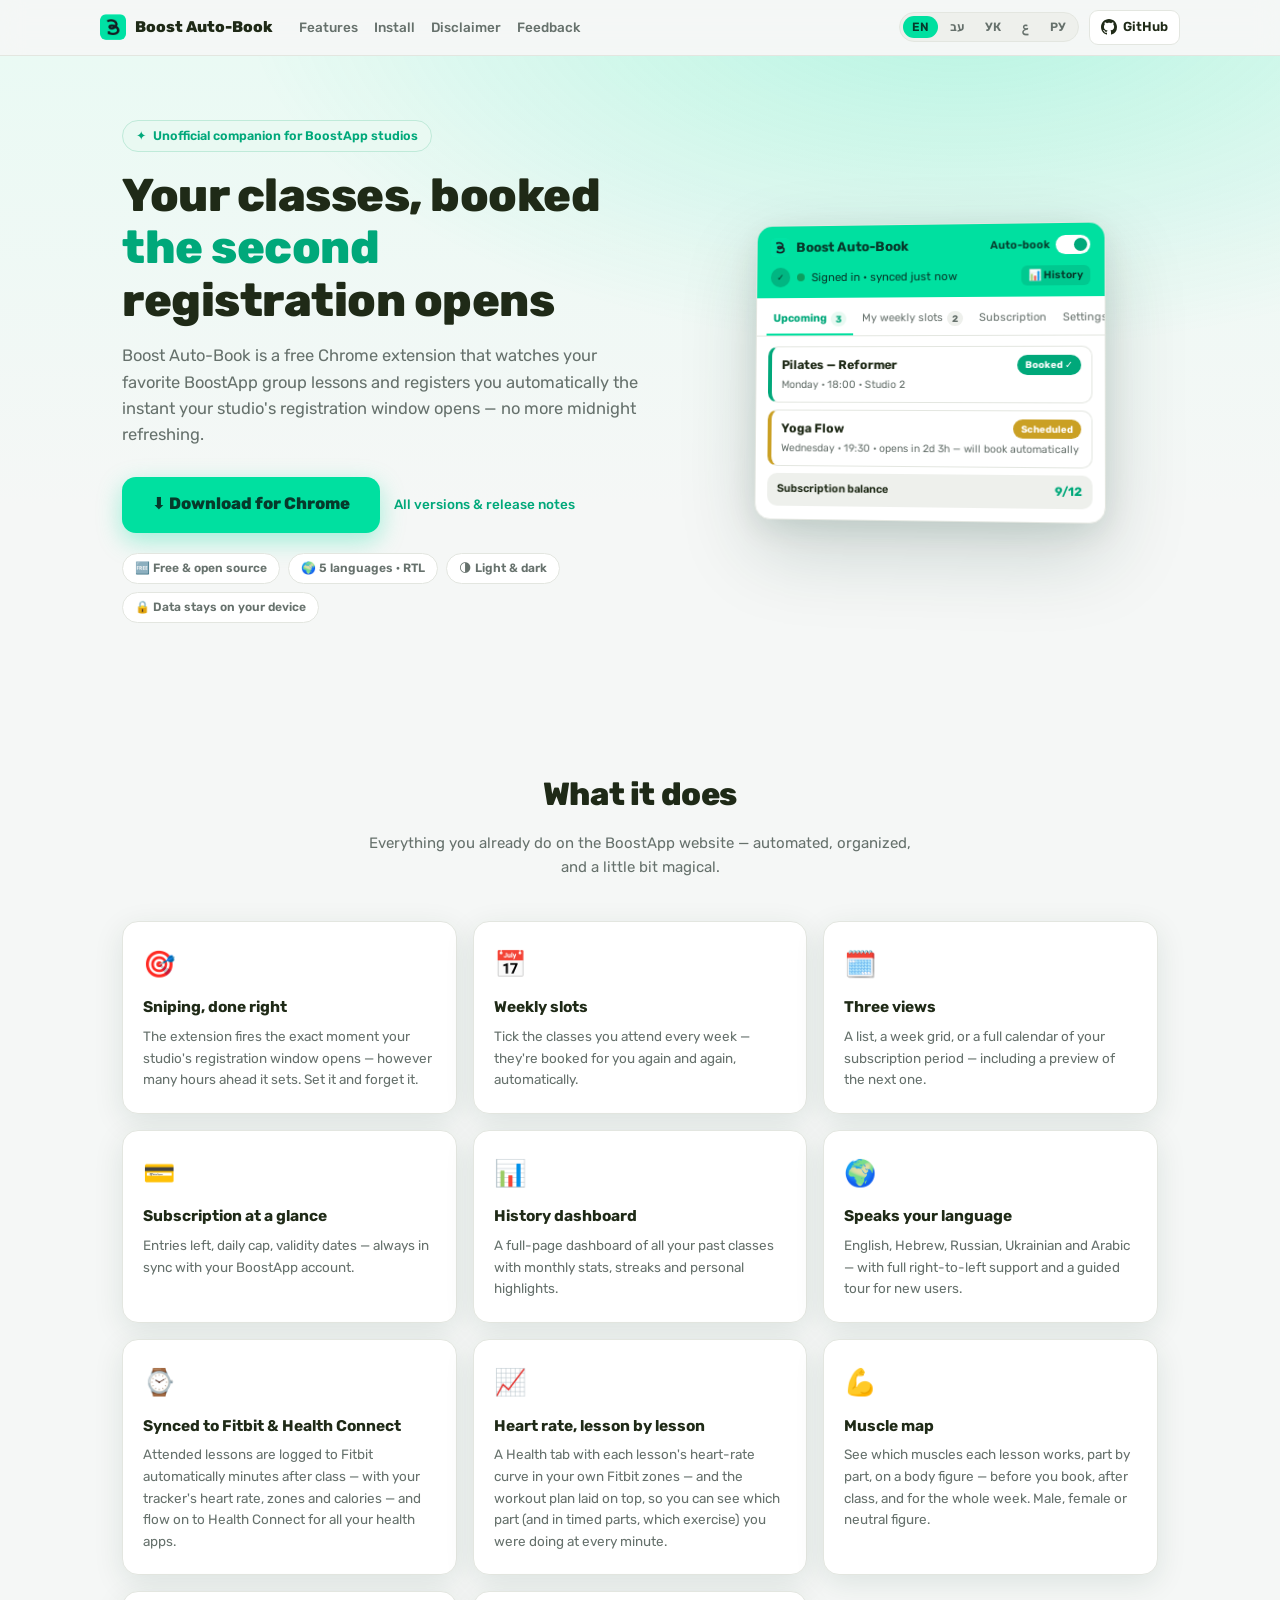
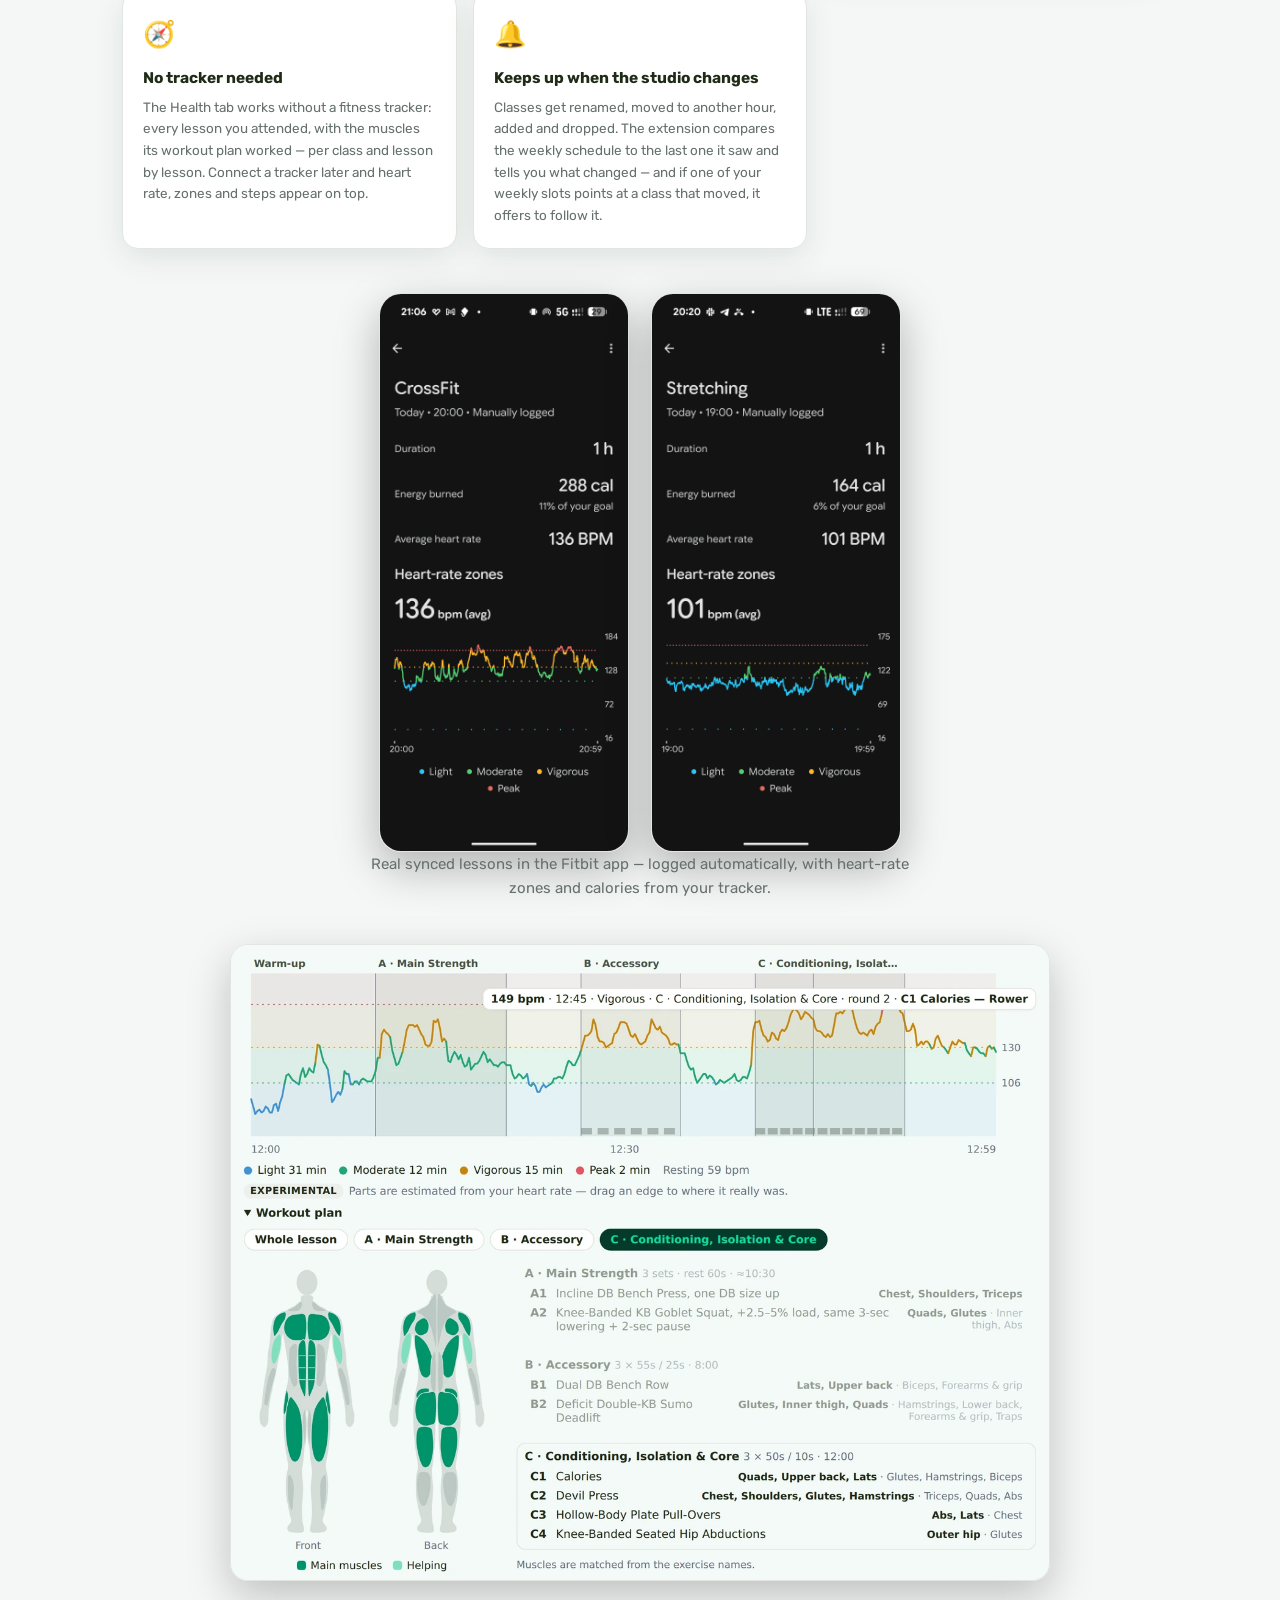
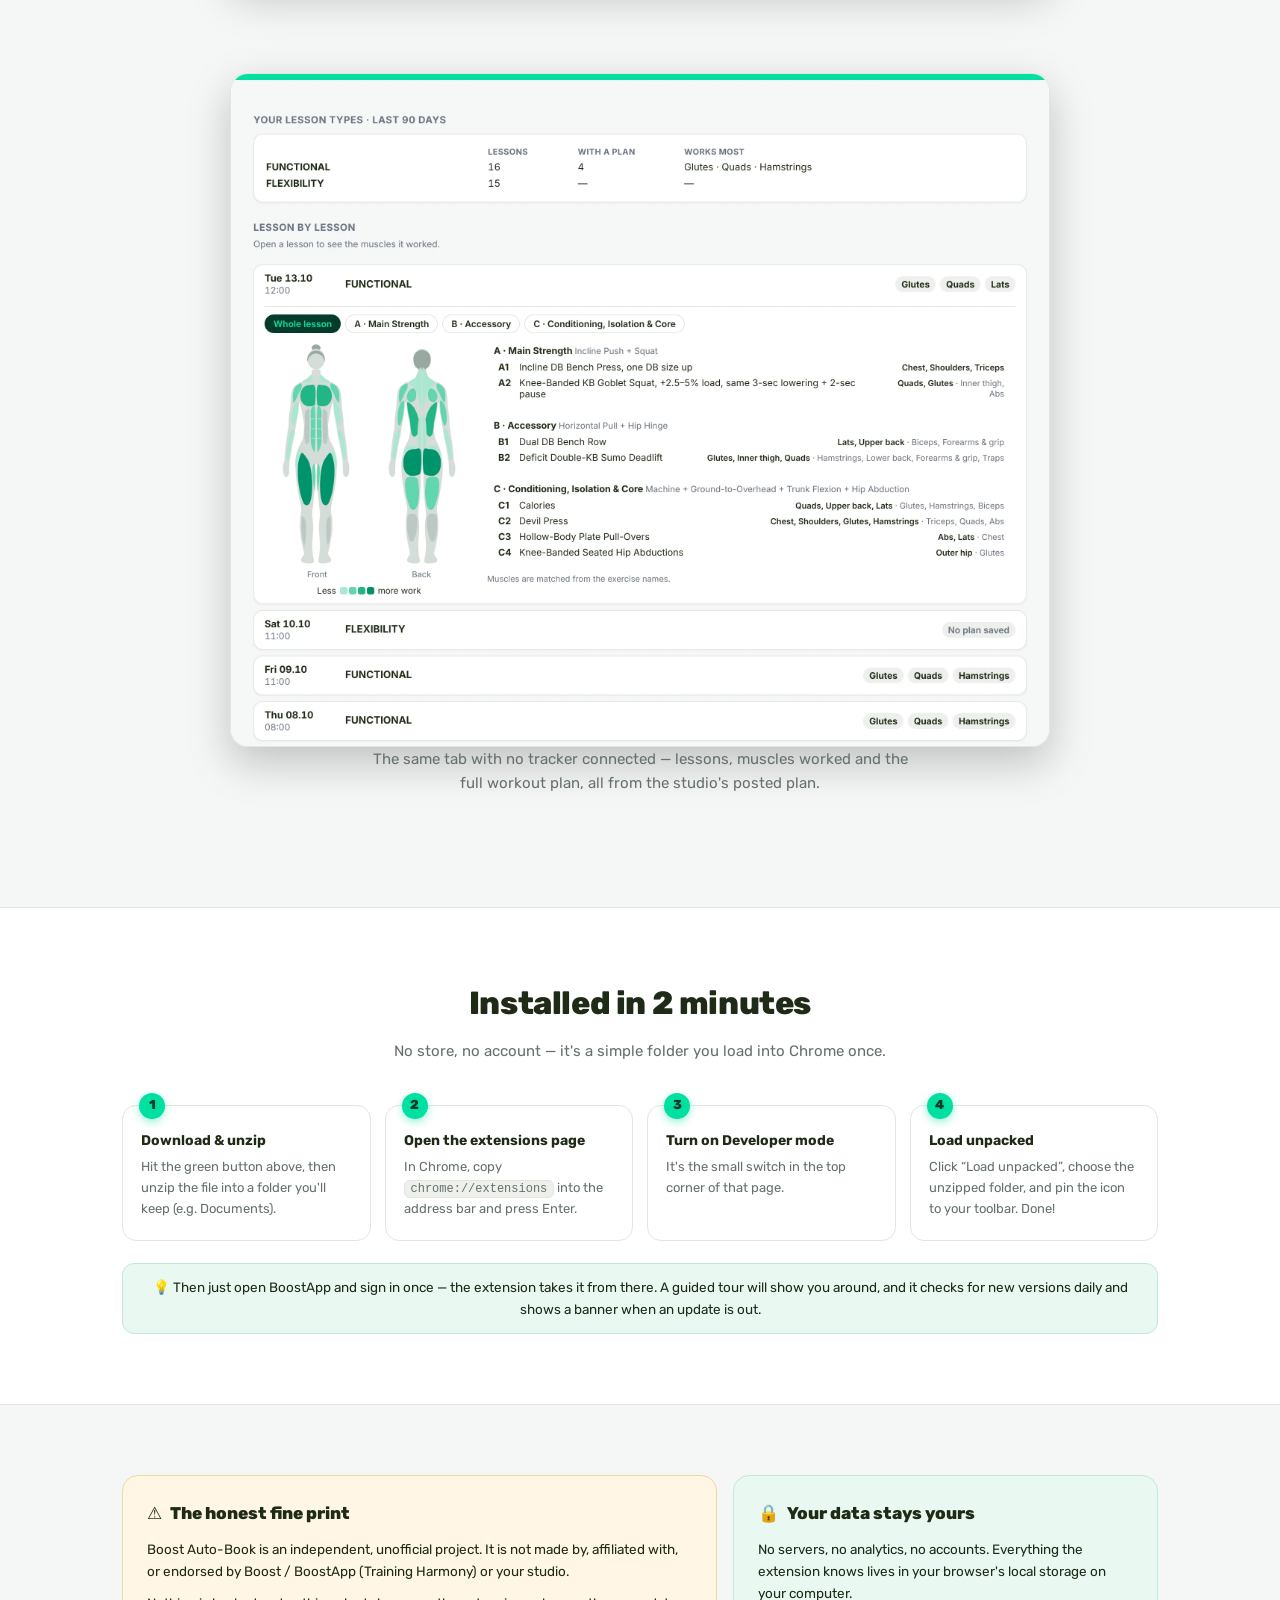
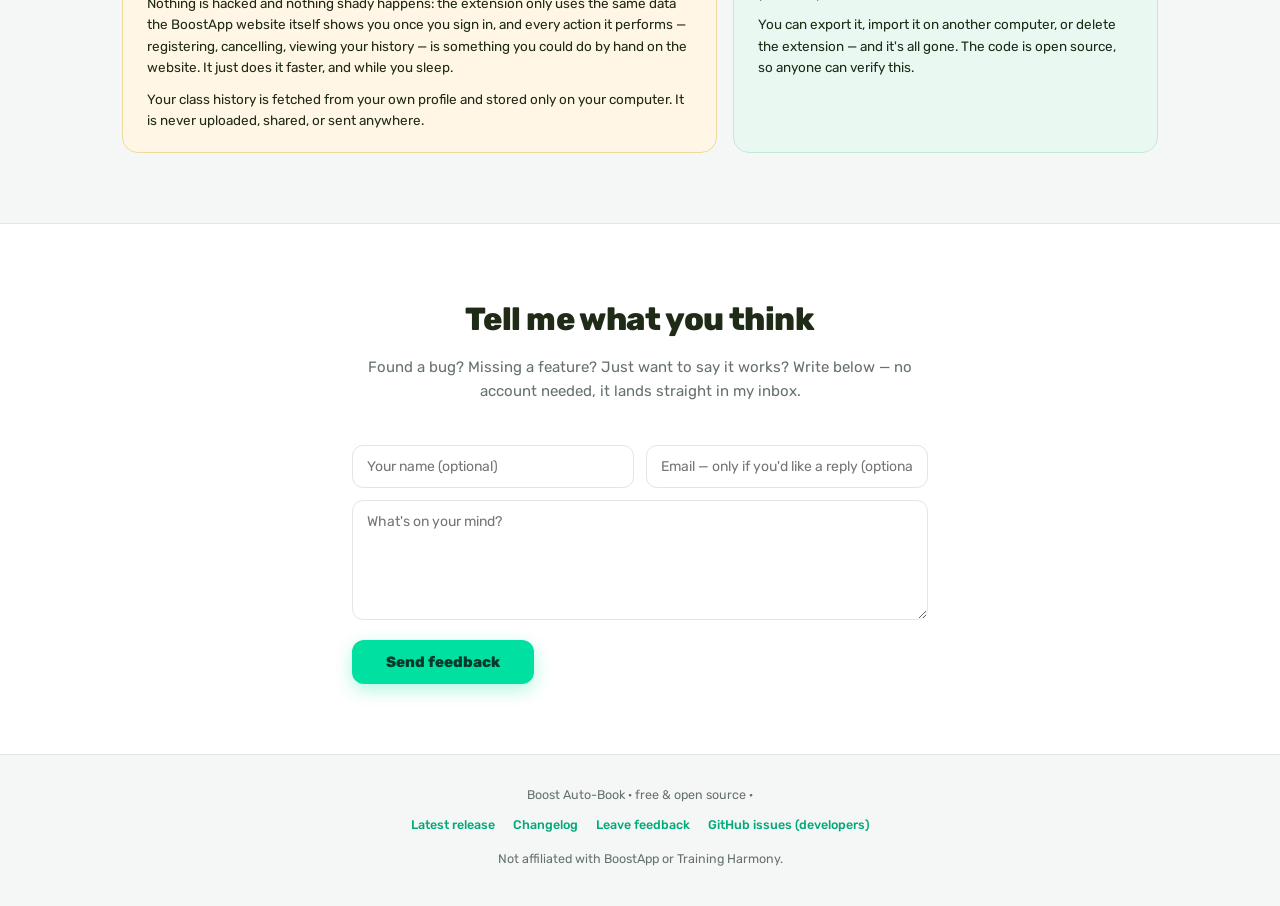
==== docs/index.html @ 012b652f "State the studio's own registration window instead of assuming 72h (v1.9.1) Co-Authored-By: Claude O" ====
<!DOCTYPE html>
<html lang="en" dir="ltr">
<head>
<meta charset="UTF-8">
<meta name="viewport" content="width=device-width, initial-scale=1">
<title>Boost Auto-Book — never miss a class again</title>
<meta name="description" content="Free Chrome extension that books your BoostApp group lessons automatically the instant your studio's registration window opens.">
<meta property="og:title" content="Boost Auto-Book">
<meta property="og:description" content="Your BoostApp classes, booked the second registration opens. Free & open source Chrome extension.">
<meta property="og:image" content="assets/logo192.png">
<link rel="icon" type="image/png" href="assets/logo128.png">
<link rel="preconnect" href="https://fonts.googleapis.com">
<link rel="preconnect" href="https://fonts.gstatic.com" crossorigin>
<link href="https://fonts.googleapis.com/css2?family=Rubik:wght@400;500;600;700;800&family=Noto+Sans+Arabic:wght@400;500;600;700;800&display=swap" rel="stylesheet">
<style>
  :root {
    --font:'Rubik','Noto Sans Arabic',system-ui,-apple-system,'Segoe UI',Arial,sans-serif;
    --green:#00e0a0; --green-deep:#00a87a; --ink:#063a2b;
    --bg:#f5f7f6; --card:#ffffff; --line:#e3e6e0; --text:#1f2a17; --muted:#66716c;
    --ghost:#eef0ec; --hero-bg:radial-gradient(1200px 600px at 75% -10%, rgba(0,224,160,.22), transparent 60%), linear-gradient(180deg,#eafaf4 0%, var(--bg) 70%);
    --warn-bg:#fff6e6; --warn-bd:#eeda9e; --ok-bg:#e9f9f2; --ok-bd:#bfead9;
    --shadow:0 8px 30px rgba(6,58,43,.10);
  }
  @media (prefers-color-scheme: dark) {
    :root {
      --bg:#0d1513; --card:#16211e; --line:#26332f; --text:#e7eeec; --muted:#93a19b;
      --ghost:#1d2925; --hero-bg:radial-gradient(1200px 600px at 75% -10%, rgba(0,224,160,.14), transparent 60%), linear-gradient(180deg,#0f1d18 0%, var(--bg) 70%);
      --warn-bg:#2c2410; --warn-bd:#5d4d1c; --ok-bg:#10281f; --ok-bd:#1f5540;
      --shadow:0 8px 30px rgba(0,0,0,.45);
    }
  }
  * { box-sizing:border-box; margin:0; }
  html { scroll-behavior:smooth; }
  body { font-family:var(--font); background:var(--bg); color:var(--text); line-height:1.6; }
  a { color:var(--green-deep); text-decoration:none; }
  a:hover { text-decoration:underline; }
  img { display:block; }
  .wrap { max-width:1080px; margin:0 auto; padding:0 22px; }

  /* ── nav ─────────────────────────────────────────── */
  nav { position:sticky; top:0; z-index:50; backdrop-filter:blur(12px);
    background:color-mix(in srgb, var(--bg) 82%, transparent); border-bottom:1px solid var(--line); }
  .nav-in { display:flex; align-items:center; gap:18px; padding:10px 0; }
  .brand { display:flex; align-items:center; gap:9px; font-weight:800; font-size:15.5px; color:var(--text); }
  .brand img { width:26px; height:26px; border-radius:6px; }
  .nav-links { display:flex; gap:16px; font-size:13.5px; font-weight:500; margin-inline-start:8px; }
  .nav-links a { color:var(--muted); }
  .nav-links a:hover { color:var(--text); text-decoration:none; }
  .nav-right { margin-inline-start:auto; display:flex; align-items:center; gap:10px; }
  .langs { display:flex; gap:3px; background:var(--ghost); border:1px solid var(--line); border-radius:99px; padding:3px; }
  .langs button { border:none; background:transparent; color:var(--muted); font-family:var(--font);
    font-size:12px; font-weight:600; padding:4px 9px; border-radius:99px; cursor:pointer; }
  .langs button.on { background:var(--green); color:var(--ink); }
  .gh { display:inline-flex; align-items:center; gap:6px; font-size:13px; font-weight:600;
    color:var(--text); border:1px solid var(--line); border-radius:9px; padding:6px 11px; background:var(--card); }
  .gh:hover { border-color:var(--green-deep); text-decoration:none; }
  .gh svg { width:16px; height:16px; fill:currentColor; }
  @media (max-width:760px){ .nav-links{display:none;} }

  /* ── hero ─────────────────────────────────────────── */
  .hero { background:var(--hero-bg); padding:64px 0 76px; overflow:hidden; }
  .hero-in { display:flex; gap:48px; align-items:center; }
  .hero-copy { flex:1.15; min-width:0; }
  .eyebrow { display:inline-flex; align-items:center; gap:7px; font-size:12.5px; font-weight:600;
    color:var(--green-deep); background:var(--ok-bg); border:1px solid var(--ok-bd);
    border-radius:99px; padding:5px 13px; margin-bottom:18px; }
  h1 { font-size:clamp(30px, 4.6vw, 46px); line-height:1.14; font-weight:800; letter-spacing:-.5px; margin-bottom:16px; }
  h1 em { font-style:normal; color:var(--green-deep); }
  .sub { font-size:16.5px; color:var(--muted); max-width:520px; margin-bottom:28px; }
  .cta-row { display:flex; align-items:center; gap:14px; flex-wrap:wrap; margin-bottom:20px; }
  .dl { display:inline-flex; flex-direction:column; align-items:center; gap:2px; background:var(--green);
    color:var(--ink); font-weight:800; font-size:16.5px; padding:14px 30px; border-radius:14px;
    box-shadow:0 8px 24px rgba(0,224,160,.35); transition:transform .12s, box-shadow .12s, background .15s; }
  .dl:hover { background:var(--green-deep); color:#fff; text-decoration:none; transform:translateY(-2px);
    box-shadow:0 12px 30px rgba(0,224,160,.42); }
  .dl small { font-size:11.5px; font-weight:600; opacity:.75; }
  .all-rel { font-size:13.5px; font-weight:500; }
  .badges { display:flex; gap:8px; flex-wrap:wrap; }
  .badge { font-size:12px; font-weight:600; color:var(--muted); background:var(--card);
    border:1px solid var(--line); border-radius:99px; padding:5px 12px; }

  /* ── popup replica ────────────────────────────────── */
  .hero-shot { flex:1; min-width:0; display:flex; justify-content:center; perspective:1200px; }
  .popup { width:352px; max-width:100%; background:var(--card); border:1px solid var(--line);
    border-radius:16px; overflow:hidden; box-shadow:var(--shadow), 0 30px 80px rgba(6,58,43,.18);
    transform:rotateY(-6deg) rotateX(2deg); font-size:13px; animation:float 7s ease-in-out infinite; }
  @keyframes float { 0%,100%{ transform:rotateY(-6deg) rotateX(2deg) translateY(0);} 50%{ transform:rotateY(-6deg) rotateX(2deg) translateY(-9px);} }
  @media (prefers-reduced-motion: reduce){ .popup{ animation:none; } }
  [dir="rtl"] .popup { transform:rotateY(6deg) rotateX(2deg); }
  [dir="rtl"] .popup { animation:floatr 7s ease-in-out infinite; }
  @keyframes floatr { 0%,100%{ transform:rotateY(6deg) rotateX(2deg) translateY(0);} 50%{ transform:rotateY(6deg) rotateX(2deg) translateY(-9px);} }
  .p-head { background:var(--green); color:var(--ink); padding:11px 14px; }
  .p-head-top { display:flex; align-items:center; justify-content:space-between; }
  .p-title { display:flex; align-items:center; gap:7px; font-weight:700; font-size:13.5px; }
  .p-title img { width:19px; height:19px; border-radius:4px; }
  .p-sw { display:flex; align-items:center; gap:6px; font-size:11px; font-weight:600; }
  .p-toggle { width:34px; height:19px; background:#fff; border-radius:99px; position:relative; }
  .p-toggle::after { content:""; position:absolute; width:13px; height:13px; border-radius:50%;
    background:var(--green-deep); top:3px; inset-inline-end:3px; }
  .p-status { display:flex; align-items:center; gap:7px; margin-top:9px; font-size:11.5px; }
  .p-ava { width:20px; height:20px; border-radius:50%; background:rgba(6,58,43,.25); display:flex;
    align-items:center; justify-content:center; font-size:9px; font-weight:800; }
  .p-dot { width:8px; height:8px; border-radius:50%; background:#0c9e5e; }
  .p-chip { margin-inline-start:auto; background:rgba(6,58,43,.14); border-radius:6px; padding:2px 7px; font-size:10.5px; font-weight:600; }
  .p-tabs { display:flex; gap:2px; border-bottom:1px solid var(--line); padding:6px 10px 0; font-size:11px; color:var(--muted); }
  .p-tab { padding:6px 7px; border-bottom:2px solid transparent; white-space:nowrap; display:flex; gap:4px; align-items:center; }
  .p-tab.on { color:var(--green-deep); border-color:var(--green); font-weight:700; }
  .p-tab b { background:var(--ghost); border-radius:99px; font-size:9.5px; padding:0 5px; font-weight:700; }
  .p-tab.on b { background:var(--ok-bg); color:var(--green-deep); }
  .p-body { padding:10px 12px 13px; display:flex; flex-direction:column; gap:7px; }
  .p-card { border:1px solid var(--line); border-radius:10px; padding:8px 10px; border-inline-start:4px solid var(--green-deep); }
  .p-card.amber { border-inline-start-color:#caa024; }
  .p-row1 { display:flex; justify-content:space-between; align-items:center; gap:8px; }
  .p-cls { font-weight:700; font-size:12.5px; }
  .p-pill { font-size:9.5px; font-weight:700; color:#fff; background:var(--green-deep); border-radius:99px; padding:2px 8px; white-space:nowrap; }
  .p-pill.amber { background:#caa024; }
  .p-meta { font-size:10.5px; color:var(--muted); margin-top:2px; }
  .p-sub { display:flex; align-items:center; justify-content:space-between; background:var(--ghost);
    border-radius:10px; padding:7px 10px; font-size:11px; font-weight:600; }
  .p-sub b { color:var(--green-deep); font-size:12px; }

  /* ── sections ─────────────────────────────────────── */
  section { padding:70px 0; }
  /* Fitbit sync screenshots (features section) */
  .fitshots { display:flex; gap:22px; justify-content:center; flex-wrap:wrap; margin-top:44px; }
  .fitshots img { width:250px; max-width:78vw; border-radius:22px; border:1px solid var(--line); box-shadow:0 16px 44px rgba(0,0,0,.28); }
  .fitshots-cap { text-align:center; margin-top:14px; }
  .healthshot { margin:44px auto 0; max-width:820px; }
  .healthshot img { display:block; width:100%; height:auto; border-radius:18px; border:1px solid var(--line); box-shadow:0 16px 44px rgba(0,0,0,.22); }
  .sec-title { font-size:clamp(24px,3.2vw,32px); font-weight:800; letter-spacing:-.4px; margin-bottom:10px; text-align:center; }
  .sec-sub { text-align:center; color:var(--muted); max-width:560px; margin:0 auto 42px; font-size:15px; }
  .grid { display:grid; grid-template-columns:repeat(auto-fit,minmax(280px,1fr)); gap:16px; }
  .feat { background:var(--card); border:1px solid var(--line); border-radius:16px; padding:22px 20px;
    box-shadow:var(--shadow); transition:transform .15s, border-color .15s; }
  .feat:hover { transform:translateY(-3px); border-color:var(--green-deep); }
  .feat .ico { font-size:26px; margin-bottom:10px; }
  .feat h3 { font-size:15.5px; font-weight:700; margin-bottom:6px; }
  .feat p { font-size:13.5px; color:var(--muted); }

  /* install steps */
  .steps { display:grid; grid-template-columns:repeat(auto-fit,minmax(220px,1fr)); gap:14px; counter-reset:step; }
  .step { background:var(--card); border:1px solid var(--line); border-radius:14px; padding:20px 18px; position:relative; }
  .step::before { counter-increment:step; content:counter(step); position:absolute; top:-13px; inset-inline-start:16px;
    width:26px; height:26px; border-radius:50%; background:var(--green); color:var(--ink); font-weight:800;
    font-size:13px; display:flex; align-items:center; justify-content:center; box-shadow:0 3px 8px rgba(0,224,160,.4); }
  .step h4 { font-size:14px; font-weight:700; margin:4px 0 5px; }
  .step p { font-size:13px; color:var(--muted); }
  .step code { background:var(--ghost); border:1px solid var(--line); border-radius:6px; padding:1px 6px; font-size:12px; direction:ltr; unicode-bidi:embed; }
  .tip { margin-top:22px; background:var(--ok-bg); border:1px solid var(--ok-bd); border-radius:12px;
    padding:13px 16px; font-size:13.5px; text-align:center; }

  /* disclaimer + privacy */
  .two-col { display:grid; grid-template-columns:1.4fr 1fr; gap:16px; }
  @media (max-width:820px){ .two-col{ grid-template-columns:1fr; } }
  .callout { border-radius:16px; padding:24px 24px 20px; border:1px solid; }
  .callout.warn { background:var(--warn-bg); border-color:var(--warn-bd); }
  .callout.ok { background:var(--ok-bg); border-color:var(--ok-bd); }
  .callout h3 { font-size:17px; font-weight:800; margin-bottom:12px; display:flex; align-items:center; gap:8px; }
  .callout p { font-size:13.5px; margin-bottom:10px; }
  .callout p:last-child { margin-bottom:0; }

  /* feedback form */
  .fb-wrap { max-width:620px; margin:0 auto; }
  .fb-row { display:grid; grid-template-columns:1fr 1fr; gap:12px; margin-bottom:12px; }
  @media (max-width:560px){ .fb-row{ grid-template-columns:1fr; } }
  #fbForm input, #fbForm textarea { width:100%; padding:12px 14px; border:1px solid var(--line);
    border-radius:11px; font-size:14px; font-family:var(--font); background:var(--card); color:var(--text); }
  #fbForm textarea { resize:vertical; min-height:120px; margin-bottom:12px; }
  #fbForm input:focus, #fbForm textarea:focus { outline:none; border-color:var(--green-deep);
    box-shadow:0 0 0 3px rgba(0,224,160,.18); }
  .fb-send { border:none; cursor:pointer; background:var(--green); color:var(--ink); font-family:var(--font);
    font-weight:800; font-size:15px; padding:13px 34px; border-radius:12px;
    box-shadow:0 6px 18px rgba(0,224,160,.3); transition:background .15s, transform .1s; }
  .fb-send:hover { background:var(--green-deep); color:#fff; transform:translateY(-1px); }
  .fb-send:disabled { opacity:.55; cursor:default; transform:none; }
  .fb-foot { display:flex; align-items:center; gap:14px; flex-wrap:wrap; }
  #fbStatus { font-size:13.5px; font-weight:600; }
  #fbStatus.ok { color:var(--green-deep); }
  #fbStatus.err { color:#c0392b; }

  /* footer */
  footer { border-top:1px solid var(--line); padding:30px 0 38px; text-align:center; font-size:12.5px; color:var(--muted); }
  footer .f-links { display:flex; gap:18px; justify-content:center; margin:10px 0 14px; flex-wrap:wrap; font-weight:500; }

  /* reveal on scroll */
  .rv { opacity:0; transform:translateY(18px); transition:opacity .5s ease, transform .5s ease; }
  .rv.in { opacity:1; transform:none; }
  @media (prefers-reduced-motion: reduce){ .rv{ opacity:1; transform:none; transition:none; } }

  @media (max-width:900px){
    .hero-in { flex-direction:column; gap:44px; }
    .hero-copy { text-align:center; }
    .sub { margin-inline:auto; }
    .cta-row, .badges { justify-content:center; }
  }
</style>
</head>
<body>

<nav>
  <div class="wrap nav-in">
    <span class="brand"><img src="assets/logo128.png" alt="">Boost Auto-Book</span>
    <div class="nav-links">
      <a href="#features" data-i18n="nav_features">Features</a>
      <a href="#install" data-i18n="nav_install">Install</a>
      <a href="#disclaimer" data-i18n="nav_disclaimer">Disclaimer</a>
      <a href="#feedback" data-i18n="nav_feedback">Feedback</a>
    </div>
    <div class="nav-right">
      <div class="langs" id="langs">
        <button data-lang="en">EN</button><button data-lang="he">עב</button><button data-lang="uk">УК</button><button data-lang="ar">ع</button><button data-lang="ru">РУ</button>
      </div>
      <a class="gh" href="https://github.com/Philusha1983/boostapp" target="_blank" rel="noopener">
        <svg viewBox="0 0 16 16"><path d="M8 0C3.58 0 0 3.58 0 8c0 3.54 2.29 6.53 5.47 7.59.4.07.55-.17.55-.38 0-.19-.01-.82-.01-1.49-2.01.37-2.53-.49-2.69-.94-.09-.23-.48-.94-.82-1.13-.28-.15-.68-.52-.01-.53.63-.01 1.08.58 1.23.82.72 1.21 1.87.87 2.33.66.07-.52.28-.87.51-1.07-1.78-.2-3.64-.89-3.64-3.95 0-.87.31-1.59.82-2.15-.08-.2-.36-1.02.08-2.12 0 0 .67-.21 2.2.82.64-.18 1.32-.27 2-.27s1.36.09 2 .27c1.53-1.04 2.2-.82 2.2-.82.44 1.1.16 1.92.08 2.12.51.56.82 1.27.82 2.15 0 3.07-1.87 3.75-3.65 3.95.29.25.54.73.54 1.48 0 1.07-.01 1.93-.01 2.2 0 .21.15.46.55.38A8.01 8.01 0 0 0 16 8c0-4.42-3.58-8-8-8z"/></svg>
        GitHub
      </a>
    </div>
  </div>
</nav>

<header class="hero">
  <div class="wrap hero-in">
    <div class="hero-copy">
      <span class="eyebrow">✦ <span data-i18n="eyebrow">Unofficial companion for BoostApp studios</span></span>
      <h1 data-i18n-html="h1">Your classes, booked <em>the second</em> registration opens</h1>
      <p class="sub" data-i18n="sub">Boost Auto-Book is a free Chrome extension that watches your favorite BoostApp group lessons and registers you automatically the instant your studio's registration window opens — no more midnight refreshing.</p>
      <div class="cta-row">
        <a class="dl" id="dlBtn" href="https://github.com/Philusha1983/boostapp/releases/latest">
          <span data-i18n="btn_download">⬇ Download for Chrome</span>
          <small id="dlMeta" data-i18n="btn_loading">checking latest version…</small>
        </a>
        <a class="all-rel" href="https://github.com/Philusha1983/boostapp/releases" target="_blank" rel="noopener" data-i18n="all_releases">All versions &amp; release notes</a>
      </div>
      <div class="badges">
        <span class="badge" data-i18n="badge_free">🆓 Free &amp; open source</span>
        <span class="badge" data-i18n="badge_langs">🌍 5 languages · RTL</span>
        <span class="badge" data-i18n="badge_theme">🌗 Light &amp; dark</span>
        <span class="badge" data-i18n="badge_local">🔒 Data stays on your device</span>
      </div>
    </div>

    <div class="hero-shot">
      <div class="popup" aria-hidden="true">
        <div class="p-head">
          <div class="p-head-top">
            <span class="p-title"><img src="assets/logo128.png" alt="">Boost Auto-Book</span>
            <span class="p-sw"><span data-i18n="r_autobook">Auto-book</span> <span class="p-toggle"></span></span>
          </div>
          <div class="p-status">
            <span class="p-ava">✓</span>
            <span class="p-dot"></span>
            <span data-i18n="r_signedin">Signed in · synced just now</span>
            <span class="p-chip">📊 <span data-i18n="r_history">History</span></span>
          </div>
        </div>
        <div class="p-tabs">
          <span class="p-tab on"><span data-i18n="r_tab_up">Upcoming</span> <b>3</b></span>
          <span class="p-tab"><span data-i18n="r_tab_slots">My weekly slots</span> <b>2</b></span>
          <span class="p-tab" data-i18n="r_tab_sub">Subscription</span>
          <span class="p-tab" data-i18n="r_tab_set">Settings</span>
        </div>
        <div class="p-body">
          <div class="p-card">
            <div class="p-row1"><span class="p-cls" data-i18n="r_les1">Pilates — Reformer</span><span class="p-pill" data-i18n="r_pill_booked">Booked ✓</span></div>
            <div class="p-meta" data-i18n="r_les1m">Monday · 18:00 · Studio 2</div>
          </div>
          <div class="p-card amber">
            <div class="p-row1"><span class="p-cls" data-i18n="r_les2">Yoga Flow</span><span class="p-pill amber" data-i18n="r_pill_sched">Scheduled</span></div>
            <div class="p-meta" data-i18n="r_les2m">Wednesday · 19:30 · opens in 2d 3h — will book automatically</div>
          </div>
          <div class="p-sub"><span data-i18n="r_balance">Subscription balance</span><b>9/12</b></div>
        </div>
      </div>
    </div>
  </div>
</header>

<section id="features">
  <div class="wrap">
    <h2 class="sec-title rv" data-i18n="feat_title">What it does</h2>
    <p class="sec-sub rv" data-i18n="feat_sub">Everything you already do on the BoostApp website — automated, organized, and a little bit magical.</p>
    <div class="grid">
      <div class="feat rv"><div class="ico">🎯</div><h3 data-i18n="f1t">Sniping, done right</h3><p data-i18n="f1b">The extension fires the exact moment your studio's registration window opens — however many hours ahead it sets. Set it and forget it.</p></div>
      <div class="feat rv"><div class="ico">📅</div><h3 data-i18n="f2t">Weekly slots</h3><p data-i18n="f2b">Tick the classes you attend every week — they're booked for you again and again, automatically.</p></div>
      <div class="feat rv"><div class="ico">🗓️</div><h3 data-i18n="f3t">Three views</h3><p data-i18n="f3b">A list, a week grid, or a full calendar of your subscription period — including a preview of the next one.</p></div>
      <div class="feat rv"><div class="ico">💳</div><h3 data-i18n="f4t">Subscription at a glance</h3><p data-i18n="f4b">Entries left, daily cap, validity dates — always in sync with your BoostApp account.</p></div>
      <div class="feat rv"><div class="ico">📊</div><h3 data-i18n="f5t">History dashboard</h3><p data-i18n="f5b">A full-page dashboard of all your past classes with monthly stats, streaks and personal highlights.</p></div>
      <div class="feat rv"><div class="ico">🌍</div><h3 data-i18n="f6t">Speaks your language</h3><p data-i18n="f6b">English, Hebrew, Russian, Ukrainian and Arabic — with full right-to-left support and a guided tour for new users.</p></div>
      <div class="feat rv"><div class="ico">⌚</div><h3 data-i18n="f7t">Synced to Fitbit &amp; Health Connect</h3><p data-i18n="f7b">Attended lessons are logged to Fitbit automatically minutes after class — with your tracker's heart rate, zones and calories — and flow on to Health Connect for all your health apps.</p></div>
      <div class="feat rv"><div class="ico">📈</div><h3 data-i18n="f8t">Heart rate, lesson by lesson</h3><p data-i18n="f8b">A Health tab with each lesson's heart-rate curve in your own Fitbit zones — and the workout plan laid on top, so you can see which part (and in timed parts, which exercise) you were doing at every minute.</p></div>
      <div class="feat rv"><div class="ico">💪</div><h3 data-i18n="f9t">Muscle map</h3><p data-i18n="f9b">See which muscles each lesson works, part by part, on a body figure — before you book, after class, and for the whole week. Male, female or neutral figure.</p></div>
      <div class="feat rv"><div class="ico">🧭</div><h3 data-i18n="f10t">No tracker needed</h3><p data-i18n="f10b">The Health tab works without a fitness tracker: every lesson you attended, with the muscles its workout plan worked — per class and lesson by lesson. Connect a tracker later and heart rate, zones and steps appear on top.</p></div>
      <div class="feat rv"><div class="ico">🔔</div><h3 data-i18n="f11t">Keeps up when the studio changes</h3><p data-i18n="f11b">Classes get renamed, moved to another hour, added and dropped. The extension compares the weekly schedule to the last one it saw and tells you what changed — and if one of your weekly slots points at a class that moved, it offers to follow it.</p></div>
    </div>
    <div class="fitshots">
      <img class="rv" src="assets/fitbit-crossfit.png" alt="A CrossFit lesson synced to the Fitbit app with heart-rate zones and calories" loading="lazy">
      <img class="rv" src="assets/fitbit-stretching.png" alt="A stretching lesson synced to the Fitbit app with heart-rate zones and calories" loading="lazy">
    </div>
    <p class="sec-sub rv fitshots-cap" data-i18n="fit_cap">Real synced lessons in the Fitbit app — logged automatically, with heart-rate zones and calories from your tracker.</p>
    <div class="healthshot rv"><img src="assets/health-lesson.webp" alt="A lesson in the Health tab: the heart-rate curve with the workout plan's parts on top, and a body figure showing the muscles part C worked" loading="lazy" width="1341" height="1041"></div>
    <p class="sec-sub rv fitshots-cap" data-i18n="hl_cap">A real lesson in the Health tab: the heart-rate curve with the plan's parts on top, and the muscles each part worked.</p>
    <div class="healthshot rv"><img src="assets/health-no-tracker.webp" alt="The Health tab with no tracker connected: a per-class table of lessons and the muscles each class works most, and a lesson opened to its muscle map and workout plan" loading="lazy" width="2192" height="1800"></div>
    <p class="sec-sub rv fitshots-cap" data-i18n="nt_cap">The same tab with no tracker connected — lessons, muscles worked and the full workout plan, all from the studio's posted plan.</p>
  </div>
</section>

<section id="install" style="background:var(--card); border-block:1px solid var(--line);">
  <div class="wrap">
    <h2 class="sec-title rv" data-i18n="inst_title">Installed in 2 minutes</h2>
    <p class="sec-sub rv" data-i18n="inst_sub">No store, no account — it's a simple folder you load into Chrome once.</p>
    <div class="steps">
      <div class="step rv"><h4 data-i18n="s1t">Download &amp; unzip</h4><p data-i18n="s1b">Hit the green button above, then unzip the file into a folder you'll keep (e.g. Documents).</p></div>
      <div class="step rv"><h4 data-i18n="s2t">Open the extensions page</h4><p data-i18n-html="s2b">In Chrome, copy <code>chrome://extensions</code> into the address bar and press Enter.</p></div>
      <div class="step rv"><h4 data-i18n="s3t">Turn on Developer mode</h4><p data-i18n="s3b">It's the small switch in the top corner of that page.</p></div>
      <div class="step rv"><h4 data-i18n="s4t">Load unpacked</h4><p data-i18n="s4b">Click "Load unpacked", choose the unzipped folder, and pin the icon to your toolbar. Done!</p></div>
    </div>
    <div class="tip rv" data-i18n="inst_tip">💡 Then just open BoostApp and sign in once — the extension takes it from there. A guided tour will show you around, and it checks for new versions daily and shows a banner when an update is out.</div>
  </div>
</section>

<section id="disclaimer">
  <div class="wrap two-col">
    <div class="callout warn rv">
      <h3>⚠️ <span data-i18n="disc_title">The honest fine print</span></h3>
      <p data-i18n="disc_1">Boost Auto-Book is an independent, unofficial project. It is not made by, affiliated with, or endorsed by Boost / BoostApp (Training Harmony) or your studio.</p>
      <p data-i18n="disc_2">Nothing is hacked and nothing shady happens: the extension only uses the same data the BoostApp website itself shows you once you sign in, and every action it performs — registering, cancelling, viewing your history — is something you could do by hand on the website. It just does it faster, and while you sleep.</p>
      <p data-i18n="disc_3">Your class history is fetched from your own profile and stored only on your computer. It is never uploaded, shared, or sent anywhere.</p>
    </div>
    <div class="callout ok rv">
      <h3>🔒 <span data-i18n="priv_title">Your data stays yours</span></h3>
      <p data-i18n="priv_1">No servers, no analytics, no accounts. Everything the extension knows lives in your browser's local storage on your computer.</p>
      <p data-i18n="priv_2">You can export it, import it on another computer, or delete the extension — and it's all gone. The code is open source, so anyone can verify this.</p>
    </div>
  </div>
</section>

<section id="feedback" style="background:var(--card); border-top:1px solid var(--line);">
  <div class="wrap fb-wrap">
    <h2 class="sec-title rv" data-i18n="fb_title">Tell me what you think</h2>
    <p class="sec-sub rv" data-i18n="fb_sub">Found a bug? Missing a feature? Just want to say it works? Write below — no account needed, it lands straight in my inbox.</p>
    <form id="fbForm" class="rv" novalidate>
      <div class="fb-row">
        <input name="name" id="fbName" autocomplete="name" data-i18n-ph="fb_name" placeholder="Your name (optional)">
        <input name="email" id="fbEmail" type="email" autocomplete="email" data-i18n-ph="fb_email" placeholder="Email — only if you'd like a reply (optional)">
      </div>
      <textarea name="message" id="fbMsg" required data-i18n-ph="fb_msg" placeholder="What's on your mind?"></textarea>
      <input type="checkbox" name="botcheck" tabindex="-1" autocomplete="off" style="display:none">
      <div class="fb-foot">
        <button type="submit" class="fb-send" id="fbSend" data-i18n="fb_send">Send feedback</button>
        <span id="fbStatus" role="status"></span>
      </div>
    </form>
  </div>
</section>

<footer>
  <div class="wrap">
    <div>Boost Auto-Book · <span data-i18n="foot_free">free &amp; open source</span> · <span id="footVer"></span></div>
    <div class="f-links">
      <a href="https://github.com/Philusha1983/boostapp/releases/latest" target="_blank" rel="noopener" data-i18n="foot_latest">Latest release</a>
      <a href="https://github.com/Philusha1983/boostapp/blob/main/CHANGELOG.md" target="_blank" rel="noopener" data-i18n="foot_changelog">Changelog</a>
      <a href="#feedback" data-i18n="foot_issue">Leave feedback</a>
      <a href="https://github.com/Philusha1983/boostapp/issues" target="_blank" rel="noopener" data-i18n="foot_ghdev">GitHub issues (developers)</a>
    </div>
    <div data-i18n="foot_unaff">Not affiliated with BoostApp or Training Harmony.</div>
  </div>
</footer>

<script>
"use strict";
const REPO = "Philusha1983/boostapp";
const RTL = ["he", "ar"];

const I18N = {
en: {
  nav_features:"Features", nav_install:"Install", nav_disclaimer:"Disclaimer",
  eyebrow:"Unofficial companion for BoostApp studios",
  h1:"Your classes, booked <em>the second</em> registration opens",
  sub:"Boost Auto-Book is a free Chrome extension that watches your favorite BoostApp group lessons and registers you automatically the instant your studio's registration window opens — no more midnight refreshing.",
  btn_download:"⬇ Download for Chrome", btn_loading:"checking latest version…", btn_meta:"v{v} · {s} · zip",
  all_releases:"All versions & release notes",
  badge_free:"🆓 Free & open source", badge_langs:"🌍 5 languages · RTL", badge_theme:"🌗 Light & dark", badge_local:"🔒 Data stays on your device",
  r_autobook:"Auto-book", r_signedin:"Signed in · synced just now", r_history:"History",
  r_tab_up:"Upcoming", r_tab_slots:"My weekly slots", r_tab_sub:"Subscription", r_tab_set:"Settings",
  r_les1:"Pilates — Reformer", r_les1m:"Monday · 18:00 · Studio 2", r_pill_booked:"Booked ✓",
  r_les2:"Yoga Flow", r_les2m:"Wednesday · 19:30 · opens in 2d 3h — will book automatically", r_pill_sched:"Scheduled",
  r_balance:"Subscription balance",
  feat_title:"What it does",
  feat_sub:"Everything you already do on the BoostApp website — automated, organized, and a little bit magical.",
  f1t:"Sniping, done right", f1b:"The extension fires the exact moment your studio's registration window opens — however many hours ahead it sets. Set it and forget it.",
  f2t:"Weekly slots", f2b:"Tick the classes you attend every week — they're booked for you again and again, automatically.",
  f3t:"Three views", f3b:"A list, a week grid, or a full calendar of your subscription period — including a preview of the next one.",
  f4t:"Subscription at a glance", f4b:"Entries left, daily cap, validity dates — always in sync with your BoostApp account.",
  f5t:"History dashboard", f5b:"A full-page dashboard of all your past classes with monthly stats, streaks and personal highlights.",
  f6t:"Speaks your language", f6b:"English, Hebrew, Russian, Ukrainian and Arabic — with full right-to-left support and a guided tour for new users.",
  f7t:"Synced to Fitbit & Health Connect", f7b:"Attended lessons are logged to Fitbit automatically minutes after class — with your tracker's heart rate, zones and calories — and flow on to Health Connect for all your health apps.",
  fit_cap:"Real synced lessons in the Fitbit app — logged automatically, with heart-rate zones and calories from your tracker.",
  f8t:"Heart rate, lesson by lesson", f8b:"A Health tab with each lesson's heart-rate curve in your own Fitbit zones — and the workout plan laid on top, so you can see which part (and in timed parts, which exercise) you were doing at every minute.",
  f9t:"Muscle map", f9b:"See which muscles each lesson works, part by part, on a body figure — before you book, after class, and for the whole week. Male, female or neutral figure.",
  hl_cap:"A real lesson in the Health tab: the heart-rate curve with the plan's parts on top, and the muscles each part worked.",
  f10t:"No tracker needed", f10b:"The Health tab works without a fitness tracker: every lesson you attended, with the muscles its workout plan worked — per class and lesson by lesson. Connect a tracker later and heart rate, zones and steps appear on top.",
  nt_cap:"The same tab with no tracker connected — lessons, muscles worked and the full workout plan, all from the studio's posted plan.",
  f11t:"Keeps up when the studio changes", f11b:"Classes get renamed, moved to another hour, added and dropped. The extension compares the weekly schedule to the last one it saw and tells you what changed — and if one of your weekly slots points at a class that moved, it offers to follow it.",
  inst_title:"Installed in 2 minutes", inst_sub:"No store, no account — it's a simple folder you load into Chrome once.",
  s1t:"Download & unzip", s1b:"Hit the green button above, then unzip the file into a folder you'll keep (e.g. Documents).",
  s2t:"Open the extensions page", s2b:"In Chrome, copy <code>chrome://extensions</code> into the address bar and press Enter.",
  s3t:"Turn on Developer mode", s3b:"It's the small switch in the top corner of that page.",
  s4t:"Load unpacked", s4b:"Click “Load unpacked”, choose the unzipped folder, and pin the icon to your toolbar. Done!",
  inst_tip:"💡 Then just open BoostApp and sign in once — the extension takes it from there. A guided tour will show you around, and it checks for new versions daily and shows a banner when an update is out.",
  disc_title:"The honest fine print",
  disc_1:"Boost Auto-Book is an independent, unofficial project. It is not made by, affiliated with, or endorsed by Boost / BoostApp (Training Harmony) or your studio.",
  disc_2:"Nothing is hacked and nothing shady happens: the extension only uses the same data the BoostApp website itself shows you once you sign in, and every action it performs — registering, cancelling, viewing your history — is something you could do by hand on the website. It just does it faster, and while you sleep.",
  disc_3:"Your class history is fetched from your own profile and stored only on your computer. It is never uploaded, shared, or sent anywhere.",
  priv_title:"Your data stays yours",
  priv_1:"No servers, no analytics, no accounts. Everything the extension knows lives in your browser's local storage on your computer.",
  priv_2:"You can export it, import it on another computer, or delete the extension — and it's all gone. The code is open source, so anyone can verify this.",
  foot_free:"free & open source", foot_latest:"Latest release", foot_changelog:"Changelog", foot_issue:"Leave feedback",
  foot_ghdev:"GitHub issues (developers)",
  foot_unaff:"Not affiliated with BoostApp or Training Harmony.",
  nav_feedback:"Feedback",
  fb_title:"Tell me what you think",
  fb_sub:"Found a bug? Missing a feature? Just want to say it works? Write below — no account needed, it lands straight in my inbox.",
  fb_name:"Your name (optional)",
  fb_email:"Email — only if you'd like a reply (optional)",
  fb_msg:"What's on your mind?",
  fb_send:"Send feedback", fb_sending:"Sending…",
  fb_ok:"✅ Sent — thank you!",
  fb_err:"⚠️ Couldn't send right now. Please try again in a minute.",
  fb_empty:"Please write a message first 🙂"
},
he: {
  nav_features:"יכולות", nav_install:"התקנה", nav_disclaimer:"גילוי נאות",
  eyebrow:"תוסף לא־רשמי לסטודיו שלכם ב‑BoostApp",
  h1:"השיעור שלך מוזמן אוטומטית <em>ברגע</em> שההרשמה נפתחת",
  sub:"Boost Auto-Book הוא תוסף כרום חינמי שעוקב אחרי השיעורים האהובים עליך ב‑BoostApp ורושם אותך אוטומטית ברגע שחלון ההרשמה של המועדון שלך נפתח — בלי לרענן את הדף בחצות.",
  btn_download:"⬇ הורדה לכרום", btn_loading:"בודק גרסה אחרונה…", btn_meta:"גרסה {v} · {s} · zip",
  all_releases:"כל הגרסאות והעדכונים",
  badge_free:"🆓 חינמי וקוד פתוח", badge_langs:"🌍 5 שפות · RTL", badge_theme:"🌗 בהיר וכהה", badge_local:"🔒 הנתונים נשארים אצלך",
  r_autobook:"הזמנה אוטומטית", r_signedin:"מחובר · סונכרן הרגע", r_history:"היסטוריה",
  r_tab_up:"שיעורים קרובים", r_tab_slots:"המשבצות שלי", r_tab_sub:"המנוי", r_tab_set:"הגדרות",
  r_les1:"פילאטיס — רפורמר", r_les1m:"יום שני · 18:00 · סטודיו 2", r_pill_booked:"הוזמן ✓",
  r_les2:"יוגה פלואו", r_les2m:"יום רביעי · 19:30 · נפתח בעוד יומיים ו־3 שעות — יוזמן אוטומטית", r_pill_sched:"מתוזמן",
  r_balance:"יתרת המנוי",
  feat_title:"מה זה עושה",
  feat_sub:"כל מה שאתם כבר עושים באתר BoostApp — אוטומטי, מסודר, וקצת קסום.",
  f1t:"תופס מקום בדיוק בזמן", f1b:"התוסף נכנס לפעולה בדיוק ברגע שחלון ההרשמה של המועדון שלכם נפתח — כמה שעות מראש שהוא מגדיר. מגדירים ושוכחים.",
  f2t:"משבצות שבועיות", f2b:"מסמנים את השיעורים הקבועים שלכם — והם מוזמנים עבורכם שוב ושוב, אוטומטית.",
  f3t:"שלוש תצוגות", f3b:"רשימה, רשת שבועית, או לוח שנה מלא של תקופת המנוי — כולל הצצה לתקופה הבאה.",
  f4t:"המנוי במבט אחד", f4b:"כניסות שנותרו, מגבלה יומית, תוקף — תמיד מסונכרן עם חשבון ה‑BoostApp שלכם.",
  f5t:"לוח היסטוריה", f5b:"דשבורד במסך מלא של כל השיעורים שעברתם, עם סטטיסטיקות חודשיות, רצפים והישגים אישיים.",
  f6t:"מדבר בשפה שלך", f6b:"עברית, אנגלית, רוסית, אוקראינית וערבית — עם תמיכה מלאה בימין־לשמאל וסיור מודרך למשתמשים חדשים.",
  f7t:"מסונכרן ל‑Fitbit ול‑Health Connect", f7b:"שיעורים שהשתתפתם בהם נרשמים ל‑Fitbit אוטומטית דקות אחרי השיעור — עם דופק, אזורי דופק וקלוריות מהשעון — וממשיכים ל‑Health Connect לכל אפליקציות הבריאות שלכם.",
  fit_cap:"שיעורים אמיתיים שסונכרנו לאפליקציית Fitbit — נרשמו אוטומטית, עם אזורי דופק וקלוריות מהשעון.",
  f8t:"דופק, שיעור אחר שיעור", f8b:"לשונית בריאות עם גרף הדופק של כל שיעור לפי אזורי ה‑Fitbit שלך — ותוכנית האימון מעליו, כך שרואים באיזה חלק (ובחלקים מתוזמנים — באיזה תרגיל) הייתם בכל דקה.",
  f9t:"מפת שרירים", f9b:"רואים אילו שרירים כל שיעור מפעיל, חלק אחר חלק, על דמות גוף — לפני ההזמנה, אחרי השיעור ולכל השבוע. דמות גבר, אישה או ניטרלית.",
  hl_cap:"שיעור אמיתי בלשונית הבריאות: גרף הדופק עם חלקי התוכנית מעליו, והשרירים שכל חלק הפעיל.",
  f10t:"בלי מד כושר", f10b:"לשונית הבריאות עובדת גם בלי מד כושר: כל שיעור שהייתם בו, עם השרירים שתוכנית האימון הפעילה — לפי סוג אימון ולפי שיעור. מחברים מד כושר בהמשך, ודופק, אזורים וצעדים מתווספים מעל.",
  nt_cap:"אותה לשונית בלי מד כושר מחובר — שיעורים, שרירים שהופעלו ותוכנית האימון המלאה, הכול מהתוכנית שהסטודיו מפרסם.",
  f11t:"מתעדכן כשהסטודיו משנה", f11b:"שיעורים משנים שם, עוברים שעה, נוספים ומתבטלים. התוסף משווה את לוח השיעורים לזה שראה קודם ומראה מה השתנה — ואם אחד מהשיעורים הקבועים שלכם מצביע על שיעור שעבר שעה, הוא מציע לעקוב אחריו.",
  inst_title:"התקנה בשתי דקות", inst_sub:"בלי חנות, בלי חשבון — תיקייה פשוטה שטוענים לכרום פעם אחת.",
  s1t:"הורדה וחילוץ", s1b:"לחצו על הכפתור הירוק למעלה, ואז חלצו את הקובץ לתיקייה שתישאר אצלכם (למשל מסמכים).",
  s2t:"פתחו את דף התוספים", s2b:"בכרום, העתיקו <code>chrome://extensions</code> לשורת הכתובת ולחצו Enter.",
  s3t:"הפעילו מצב מפתחים", s3b:"זה המתג הקטן בפינת הדף.",
  s4t:"טעינת תוסף לא ארוז", s4b:"לחצו “Load unpacked”, בחרו את התיקייה שחילצתם, והצמידו את הסמל לסרגל. סיימתם!",
  inst_tip:"💡 עכשיו רק פתחו את BoostApp והתחברו פעם אחת — התוסף ימשיך משם. סיור מודרך יראה לכם הכול, והוא בודק עדכונים מדי יום ומציג באנר כשיש גרסה חדשה.",
  disc_title:"גילוי נאות — חשוב לקרוא",
  disc_1:"Boost Auto-Book הוא פרויקט עצמאי ולא־רשמי. הוא לא נוצר על ידי Boost / BoostApp (Training Harmony) או הסטודיו שלכם, לא קשור אליהם ולא מאושר על ידם.",
  disc_2:"שום דבר לא נפרץ ושום דבר חשוד לא קורה: התוסף משתמש רק באותם נתונים שאתר BoostApp עצמו מציג לכם אחרי התחברות, וכל פעולה שהוא מבצע — הרשמה, ביטול, צפייה בהיסטוריה — היא פעולה שיכולתם לעשות ידנית באתר. הוא פשוט עושה את זה מהר יותר, וגם כשאתם ישנים.",
  disc_3:"היסטוריית השיעורים נמשכת מהפרופיל האישי שלכם ונשמרת רק במחשב שלכם. היא לעולם לא מועלית, משותפת או נשלחת לשום מקום.",
  priv_title:"הנתונים שלך נשארים שלך",
  priv_1:"בלי שרתים, בלי אנליטיקס, בלי חשבונות. כל מה שהתוסף יודע נשמר באחסון המקומי של הדפדפן במחשב שלכם.",
  priv_2:"אפשר לייצא, לייבא במחשב אחר, או למחוק את התוסף — והכול נעלם. הקוד פתוח, כך שכל אחד יכול לוודא זאת.",
  foot_free:"חינמי וקוד פתוח", foot_latest:"גרסה אחרונה", foot_changelog:"יומן שינויים", foot_issue:"השאירו משוב",
  foot_ghdev:"GitHub issues (למפתחים)",
  foot_unaff:"לא קשור ל‑BoostApp או ל‑Training Harmony.",
  nav_feedback:"משוב",
  fb_title:"ספרו לי מה דעתכם",
  fb_sub:"מצאתם באג? חסרה יכולת? רוצים פשוט להגיד שזה עובד? כתבו כאן — בלי חשבון, זה מגיע ישר לתיבה שלי.",
  fb_name:"שם (לא חובה)",
  fb_email:"אימייל — רק אם תרצו תשובה (לא חובה)",
  fb_msg:"מה תרצו לספר?",
  fb_send:"שליחת משוב", fb_sending:"שולח…",
  fb_ok:"✅ נשלח — תודה!",
  fb_err:"⚠️ לא הצלחנו לשלוח כרגע. נסו שוב בעוד דקה.",
  fb_empty:"כתבו הודעה קודם 🙂"
},
uk: {
  nav_features:"Можливості", nav_install:"Встановлення", nav_disclaimer:"Застереження",
  eyebrow:"Неофіційний помічник для студій на BoostApp",
  h1:"Ваші заняття бронюються <em>тієї ж миті</em>, коли відкривається запис",
  sub:"Boost Auto-Book — безкоштовне розширення Chrome, яке стежить за вашими улюбленими груповими заняттями в BoostApp і реєструє вас автоматично, щойно відкривається вікно реєстрації вашої студії. Більше жодних опівнічних оновлень сторінки.",
  btn_download:"⬇ Завантажити для Chrome", btn_loading:"перевіряємо останню версію…", btn_meta:"v{v} · {s} · zip",
  all_releases:"Усі версії та нотатки",
  badge_free:"🆓 Безкоштовно, відкритий код", badge_langs:"🌍 5 мов · RTL", badge_theme:"🌗 Світла і темна", badge_local:"🔒 Дані лишаються у вас",
  r_autobook:"Автозапис", r_signedin:"У системі · синхронізовано щойно", r_history:"Історія",
  r_tab_up:"Найближчі", r_tab_slots:"Мої слоти", r_tab_sub:"Абонемент", r_tab_set:"Налаштування",
  r_les1:"Пілатес — Реформер", r_les1m:"Понеділок · 18:00 · Студія 2", r_pill_booked:"Заброньовано ✓",
  r_les2:"Йога Флоу", r_les2m:"Середа · 19:30 · відкриється за 2 д 3 год — забронюється автоматично", r_pill_sched:"Заплановано",
  r_balance:"Баланс абонемента",
  feat_title:"Що воно вміє",
  feat_sub:"Усе, що ви й так робите на сайті BoostApp, — автоматизовано, упорядковано й трошки магічно.",
  f1t:"Снайперська точність", f1b:"Розширення спрацьовує рівно в мить відкриття вікна реєстрації вашої студії — за скільки б годин вона його не відкривала. Налаштували — і забули.",
  f2t:"Щотижневі слоти", f2b:"Позначте заняття, на які ходите щотижня, — і вони бронюються для вас знову й знову, автоматично.",
  f3t:"Три режими перегляду", f3b:"Список, тижнева сітка або повний календар періоду абонемента — з переглядом наступного.",
  f4t:"Абонемент одним поглядом", f4b:"Залишок занять, денний ліміт, термін дії — завжди синхронізовано з вашим акаунтом BoostApp.",
  f5t:"Панель історії", f5b:"Повноекранна панель усіх минулих занять зі щомісячною статистикою, серіями та особистими досягненнями.",
  f6t:"Розмовляє вашою мовою", f6b:"Англійська, іврит, російська, українська й арабська — з повною підтримкою RTL і навчальним туром для новачків.",
  f7t:"Синхронізація з Fitbit і Health Connect", f7b:"Відвідані заняття автоматично записуються у Fitbit за кілька хвилин після заняття — з пульсом, зонами й калоріями з трекера — і потрапляють у Health Connect для всіх ваших застосунків здоров'я.",
  fit_cap:"Справжні синхронізовані заняття в застосунку Fitbit — записані автоматично, із зонами пульсу й калоріями з трекера.",
  f8t:"Пульс, заняття за заняттям", f8b:"Вкладка «Здоров'я» з графіком пульсу кожного заняття у ваших зонах Fitbit — і планом тренування поверх нього, щоб бачити, яку частину (а в частинах за таймером — яку вправу) ви виконували щохвилини.",
  f9t:"Карта м'язів", f9b:"Які м'язи працюють на кожному занятті, частина за частиною, на фігурі тіла — до бронювання, після заняття і за весь тиждень. Чоловіча, жіноча або нейтральна фігура.",
  hl_cap:"Справжнє заняття у вкладці «Здоров'я»: графік пульсу з частинами плану поверх нього і м'язи, які працювали в кожній частині.",
  f10t:"Трекер не потрібен", f10b:"Вкладка «Здоров'я» працює й без фітнес-трекера: усі відвідані заняття з м'язами, які навантажив план тренування — за типом і за кожним заняттям. Підключите трекер пізніше — пульс, зони та кроки додадуться зверху.",
  nt_cap:"Та сама вкладка без трекера — заняття, навантажені м'язи і повний план тренування, усе з плану, який публікує студія.",
  f11t:"Встигає за змінами студії", f11b:"Заняття перейменовують, переносять на іншу годину, додають і скасовують. Розширення порівнює розклад із попереднім і показує, що змінилося — а якщо ваш щотижневий слот указує на заняття, яке перенесли, воно запропонує перенести правило слідом.",
  inst_title:"Встановлення за 2 хвилини", inst_sub:"Без магазину, без акаунта — це проста тека, яку один раз завантажуєте в Chrome.",
  s1t:"Завантажте й розпакуйте", s1b:"Натисніть зелену кнопку вгорі, потім розпакуйте файл у теку, яку збережете (наприклад, Документи).",
  s2t:"Відкрийте сторінку розширень", s2b:"У Chrome скопіюйте <code>chrome://extensions</code> в адресний рядок і натисніть Enter.",
  s3t:"Увімкніть режим розробника", s3b:"Це маленький перемикач у куті тієї сторінки.",
  s4t:"Load unpacked", s4b:"Натисніть “Load unpacked”, оберіть розпаковану теку й закріпіть іконку на панелі. Готово!",
  inst_tip:"💡 Далі просто відкрийте BoostApp і ввійдіть один раз — розширення зробить решту. Навчальний тур усе покаже, а щоденна перевірка повідомить банером про нову версію.",
  disc_title:"Чесно та відверто",
  disc_1:"Boost Auto-Book — незалежний, неофіційний проєкт. Він не створений Boost / BoostApp (Training Harmony) чи вашою студією, не пов'язаний із ними й не схвалений ними.",
  disc_2:"Нічого не зламано й нічого підозрілого не відбувається: розширення використовує лише ті дані, які сайт BoostApp сам показує вам після входу, а кожна його дія — реєстрація, скасування, перегляд історії — це те, що ви могли б зробити вручну на сайті. Просто швидше, і навіть коли ви спите.",
  disc_3:"Історія ваших занять береться з вашого власного профілю і зберігається лише на вашому комп'ютері. Вона ніколи нікуди не надсилається й не передається.",
  priv_title:"Ваші дані — ваші",
  priv_1:"Жодних серверів, аналітики чи акаунтів. Усе, що знає розширення, живе в локальному сховищі браузера на вашому комп'ютері.",
  priv_2:"Можна експортувати, імпортувати на іншому комп'ютері або видалити розширення — і все зникне. Код відкритий, тож будь-хто може це перевірити.",
  foot_free:"безкоштовно, відкритий код", foot_latest:"Остання версія", foot_changelog:"Журнал змін", foot_issue:"Залишити відгук",
  foot_ghdev:"GitHub issues (для розробників)",
  foot_unaff:"Не пов'язано з BoostApp чи Training Harmony.",
  nav_feedback:"Відгук",
  fb_title:"Скажіть, що ви думаєте",
  fb_sub:"Знайшли ваду? Бракує функції? Просто хочете сказати, що все працює? Напишіть нижче — без жодного акаунта, лист потрапить просто до мене.",
  fb_name:"Ваше ім'я (необов'язково)",
  fb_email:"Email — лише якщо хочете відповідь (необов'язково)",
  fb_msg:"Що у вас на думці?",
  fb_send:"Надіслати відгук", fb_sending:"Надсилаю…",
  fb_ok:"✅ Надіслано — дякую!",
  fb_err:"⚠️ Зараз не вдалося надіслати. Спробуйте за хвилину.",
  fb_empty:"Спершу напишіть повідомлення 🙂"
},
ar: {
  nav_features:"المزايا", nav_install:"التثبيت", nav_disclaimer:"إخلاء مسؤولية",
  eyebrow:"رفيق غير رسمي لاستوديوهات BoostApp",
  h1:"حصصك تُحجز <em>في اللحظة</em> التي يُفتح فيها التسجيل",
  sub:"Boost Auto-Book إضافة كروم مجانية تراقب حصصك الجماعية المفضلة في BoostApp وتسجّلك تلقائيًا لحظة فتح نافذة التسجيل في الاستوديو الخاص بك — لا مزيد من تحديث الصفحة في منتصف الليل.",
  btn_download:"⬇ تنزيل لكروم", btn_loading:"جارٍ فحص أحدث إصدار…", btn_meta:"الإصدار {v} · {s} · zip",
  all_releases:"كل الإصدارات وملاحظاتها",
  badge_free:"🆓 مجاني ومفتوح المصدر", badge_langs:"🌍 5 لغات · RTL", badge_theme:"🌗 فاتح وداكن", badge_local:"🔒 بياناتك تبقى على جهازك",
  r_autobook:"الحجز التلقائي", r_signedin:"مسجّل الدخول · تمت المزامنة للتو", r_history:"السجلّ",
  r_tab_up:"القادمة", r_tab_slots:"مواعيدي", r_tab_sub:"الاشتراك", r_tab_set:"الإعدادات",
  r_les1:"بيلاتس — ريفورمر", r_les1m:"الاثنين · 18:00 · استوديو 2", r_pill_booked:"محجوز ✓",
  r_les2:"يوغا فلو", r_les2m:"الأربعاء · 19:30 · يُفتح بعد يومين و3 ساعات — سيُحجز تلقائيًا", r_pill_sched:"مجدوَل",
  r_balance:"رصيد الاشتراك",
  feat_title:"ماذا تفعل الإضافة",
  feat_sub:"كل ما تفعله أصلًا على موقع BoostApp — لكن آليًا ومنظّمًا وبلمسة سحرية.",
  f1t:"اقتناص دقيق", f1b:"تنطلق الإضافة في اللحظة الدقيقة لفتح نافذة التسجيل في الاستوديو الخاص بك — مهما كان عدد الساعات التي يحدّدها. اضبطها وانسَ الأمر.",
  f2t:"مواعيد أسبوعية", f2b:"حدّد الحصص التي تحضرها كل أسبوع — وستُحجز لك مرة بعد مرة، تلقائيًا.",
  f3t:"ثلاث طرق للعرض", f3b:"قائمة، أو شبكة أسبوعية، أو تقويم كامل لفترة الاشتراك — مع معاينة للفترة القادمة.",
  f4t:"اشتراكك في لمحة", f4b:"الحصص المتبقية، الحد اليومي، تواريخ الصلاحية — دائمًا بالتزامن مع حسابك في BoostApp.",
  f5t:"لوحة السجلّ", f5b:"لوحة بملء الصفحة لكل حصصك السابقة مع إحصاءات شهرية وسلاسل مواظبة وإنجازات شخصية.",
  f6t:"تتحدث لغتك", f6b:"الإنجليزية والعبرية والروسية والأوكرانية والعربية — بدعم كامل للكتابة من اليمين إلى اليسار وجولة إرشادية للمستخدمين الجدد.",
  f7t:"مزامنة مع Fitbit و‑Health Connect", f7b:"تُسجَّل الدروس التي حضرتها في Fitbit تلقائيًا بعد دقائق من الدرس — مع نبض القلب ومناطقه والسعرات من الساعة — وتصل إلى Health Connect لكل تطبيقات الصحة لديك.",
  fit_cap:"دروس حقيقية مزامنة في تطبيق Fitbit — سُجِّلت تلقائيًا مع مناطق نبض القلب والسعرات من الساعة.",
  f8t:"النبض، درسًا بدرس", f8b:"تبويب صحة فيه منحنى نبض كل درس بحسب مناطق Fitbit لديك — وخطة التمرين فوقه، لترى أي جزء (وفي الأجزاء المؤقتة: أي تمرين) كنت تؤديه في كل دقيقة.",
  f9t:"خريطة العضلات", f9b:"شاهد العضلات التي يعمل عليها كل درس، جزءًا جزءًا، على شكل جسم — قبل الحجز وبعد الدرس وللأسبوع كله. شكل ذكر أو أنثى أو محايد.",
  hl_cap:"درس حقيقي في تبويب الصحة: منحنى النبض وفوقه أجزاء الخطة، والعضلات التي عمل عليها كل جزء.",
  f10t:"بدون جهاز تتبع", f10b:"تبويب الصحة يعمل بدون جهاز تتبع: كل درس حضرته مع العضلات التي عملت عليها خطة التمرين — حسب نوع الدرس ودرسًا درسًا. اربط جهازًا لاحقًا ليضاف النبض والمناطق والخطوات فوق ذلك.",
  nt_cap:"التبويب نفسه دون جهاز تتبع — الدروس والعضلات التي عملت عليها وخطة التمرين كاملة، كلها من الخطة التي ينشرها النادي.",
  f11t:"يواكب تغييرات النادي", f11b:"الدروس تتغيّر أسماؤها وتنتقل إلى أوقات أخرى وتُضاف وتُلغى. تقارن الإضافة الجدول الأسبوعي بالذي رأته سابقًا وتخبرك بما تغيّر — وإذا كان أحد مواعيدك الأسبوعية يشير إلى درس انتقل، تعرض نقل القاعدة معه.",
  inst_title:"التثبيت في دقيقتين", inst_sub:"بلا متجر وبلا حساب — مجرد مجلد بسيط تحمّله في كروم مرة واحدة.",
  s1t:"نزّل وفكّ الضغط", s1b:"اضغط الزر الأخضر أعلاه، ثم فكّ ضغط الملف في مجلد ستحتفظ به (مثل «المستندات»).",
  s2t:"افتح صفحة الإضافات", s2b:"في كروم، انسخ <code>chrome://extensions</code> إلى شريط العناوين واضغط Enter.",
  s3t:"فعّل وضع المطوّر", s3b:"إنه المفتاح الصغير في زاوية تلك الصفحة.",
  s4t:"Load unpacked", s4b:"اضغط “Load unpacked”، واختر المجلد الذي فككت ضغطه، وثبّت الأيقونة في الشريط. انتهيت!",
  inst_tip:"💡 بعدها افتح BoostApp وسجّل الدخول مرة واحدة — والإضافة تتولى الباقي. جولة إرشادية ستعرّفك على كل شيء، وتفحص الإضافة التحديثات يوميًا وتعرض شريطًا عند صدور إصدار جديد.",
  disc_title:"الكلام الصريح",
  disc_1:"Boost Auto-Book مشروع مستقل وغير رسمي. لم تصنعه Boost / BoostApp (Training Harmony) ولا الاستوديو الخاص بك، ولا يرتبط بهما ولا يحظى بموافقتهما.",
  disc_2:"لا اختراق ولا شيء مريب: تستخدم الإضافة فقط البيانات نفسها التي يعرضها لك موقع BoostApp بعد تسجيل الدخول، وكل ما تفعله — التسجيل، الإلغاء، عرض السجل — يمكنك فعله يدويًا على الموقع. هي فقط أسرع، وتعمل حتى وأنت نائم.",
  disc_3:"يُجلب سجلّ حصصك من ملفك الشخصي أنت، ويُخزَّن على جهازك فقط. لا يُرفع ولا يُشارك ولا يُرسل إلى أي مكان أبدًا.",
  priv_title:"بياناتك تبقى لك",
  priv_1:"لا خوادم، لا تحليلات، لا حسابات. كل ما تعرفه الإضافة يعيش في التخزين المحلي لمتصفحك على جهازك.",
  priv_2:"يمكنك تصديرها، أو استيرادها على جهاز آخر، أو حذف الإضافة — فيختفي كل شيء. الكود مفتوح المصدر ليتحقق منه أي شخص.",
  foot_free:"مجاني ومفتوح المصدر", foot_latest:"أحدث إصدار", foot_changelog:"سجلّ التغييرات", foot_issue:"اترك ملاحظاتك",
  foot_ghdev:"GitHub issues (للمطوّرين)",
  foot_unaff:"لا صلة لنا بـ BoostApp أو Training Harmony.",
  nav_feedback:"ملاحظات",
  fb_title:"شاركني رأيك",
  fb_sub:"وجدت خللًا؟ تنقصك ميزة؟ تريد فقط أن تقول إنها تعمل؟ اكتب أدناه — دون أي حساب، وستصل رسالتك مباشرة إلى بريدي.",
  fb_name:"اسمك (اختياري)",
  fb_email:"البريد الإلكتروني — فقط إن أردت ردًّا (اختياري)",
  fb_msg:"ما الذي يدور في ذهنك؟",
  fb_send:"إرسال الملاحظات", fb_sending:"جارٍ الإرسال…",
  fb_ok:"✅ أُرسلت — شكرًا!",
  fb_err:"⚠️ تعذّر الإرسال الآن. حاول مجددًا بعد دقيقة.",
  fb_empty:"اكتب رسالة أولًا 🙂"
},
ru: {
  nav_features:"Возможности", nav_install:"Установка", nav_disclaimer:"Дисклеймер",
  eyebrow:"Неофициальный помощник для студий на BoostApp",
  h1:"Ваши занятия бронируются <em>в ту же секунду</em>, когда открывается запись",
  sub:"Boost Auto-Book — бесплатное расширение Chrome, которое следит за вашими любимыми групповыми занятиями в BoostApp и записывает вас автоматически в момент открытия окна регистрации вашей студии. Больше никаких полуночных обновлений страницы.",
  btn_download:"⬇ Скачать для Chrome", btn_loading:"проверяем последнюю версию…", btn_meta:"v{v} · {s} · zip",
  all_releases:"Все версии и примечания",
  badge_free:"🆓 Бесплатно, открытый код", badge_langs:"🌍 5 языков · RTL", badge_theme:"🌗 Светлая и тёмная", badge_local:"🔒 Данные остаются у вас",
  r_autobook:"Автозапись", r_signedin:"В системе · синхронизировано только что", r_history:"История",
  r_tab_up:"Ближайшие", r_tab_slots:"Мои слоты", r_tab_sub:"Абонемент", r_tab_set:"Настройки",
  r_les1:"Пилатес — Реформер", r_les1m:"Понедельник · 18:00 · Студия 2", r_pill_booked:"Забронировано ✓",
  r_les2:"Йога Флоу", r_les2m:"Среда · 19:30 · откроется через 2 д 3 ч — забронируется автоматически", r_pill_sched:"Запланировано",
  r_balance:"Баланс абонемента",
  feat_title:"Что умеет расширение",
  feat_sub:"Всё, что вы и так делаете на сайте BoostApp, — автоматизировано, упорядочено и немного волшебно.",
  f1t:"Снайперская точность", f1b:"Расширение срабатывает ровно в момент открытия окна регистрации вашей студии — за сколько бы часов она его ни открывала. Настроили — и забыли.",
  f2t:"Еженедельные слоты", f2b:"Отметьте занятия, на которые ходите каждую неделю, — и они бронируются для вас снова и снова, автоматически.",
  f3t:"Три режима просмотра", f3b:"Список, недельная сетка или полный календарь периода абонемента — с превью следующего.",
  f4t:"Абонемент одним взглядом", f4b:"Остаток занятий, дневной лимит, срок действия — всегда синхронизировано с вашим аккаунтом BoostApp.",
  f5t:"Панель истории", f5b:"Полноэкранная панель всех прошедших занятий с месячной статистикой, сериями и личными достижениями.",
  f6t:"Говорит на вашем языке", f6b:"Английский, иврит, русский, украинский и арабский — с полной поддержкой RTL и обучающим туром для новичков.",
  f7t:"Синхронизация с Fitbit и Health Connect", f7b:"Посещённые занятия автоматически записываются в Fitbit через несколько минут после занятия — с пульсом, зонами и калориями с трекера — и попадают в Health Connect для всех ваших приложений здоровья.",
  fit_cap:"Настоящие синхронизированные занятия в приложении Fitbit — записаны автоматически, с зонами пульса и калориями с трекера.",
  f8t:"Пульс, занятие за занятием", f8b:"Вкладка «Здоровье» с графиком пульса каждого занятия в ваших зонах Fitbit — и планом тренировки поверх него, чтобы видеть, какую часть (а в частях по таймеру — какое упражнение) вы делали каждую минуту.",
  f9t:"Карта мышц", f9b:"Какие мышцы работают на каждом занятии, часть за частью, на фигуре тела — до бронирования, после занятия и за всю неделю. Мужская, женская или нейтральная фигура.",
  hl_cap:"Настоящее занятие во вкладке «Здоровье»: график пульса с частями плана поверх него и мышцы, которые работали в каждой части.",
  f10t:"Трекер не нужен", f10b:"Вкладка «Здоровье» работает и без фитнес-трекера: все посещённые занятия с мышцами, которые нагрузил план тренировки — по типу и по каждому занятию. Подключите трекер позже — пульс, зоны и шаги добавятся сверху.",
  nt_cap:"Та же вкладка без трекера — занятия, нагруженные мышцы и полный план тренировки, всё из плана, который публикует студия.",
  f11t:"Успевает за изменениями студии", f11b:"Занятия переименовывают, переносят на другой час, добавляют и отменяют. Расширение сравнивает расписание с предыдущим и показывает, что изменилось — а если ваш недельный слот указывает на перенесённое занятие, оно предложит перенести правило следом.",
  inst_title:"Установка за 2 минуты", inst_sub:"Без магазина и без аккаунта — это простая папка, которую вы один раз загружаете в Chrome.",
  s1t:"Скачайте и распакуйте", s1b:"Нажмите зелёную кнопку выше, затем распакуйте файл в папку, которую сохраните (например, «Документы»).",
  s2t:"Откройте страницу расширений", s2b:"В Chrome скопируйте <code>chrome://extensions</code> в адресную строку и нажмите Enter.",
  s3t:"Включите режим разработчика", s3b:"Это маленький переключатель в углу той страницы.",
  s4t:"Load unpacked", s4b:"Нажмите “Load unpacked”, выберите распакованную папку и закрепите иконку на панели. Готово!",
  inst_tip:"💡 Дальше просто откройте BoostApp и войдите один раз — расширение сделает остальное. Обучающий тур всё покажет, а ежедневная проверка сообщит баннером о новой версии.",
  disc_title:"Честно о главном",
  disc_1:"Boost Auto-Book — независимый, неофициальный проект. Он не создан Boost / BoostApp (Training Harmony) или вашей студией, не связан с ними и не одобрен ими.",
  disc_2:"Ничего не взломано и ничего подозрительного не происходит: расширение использует только те данные, которые сайт BoostApp сам показывает вам после входа, а каждое его действие — запись, отмена, просмотр истории — это то, что вы могли бы сделать вручную на сайте. Просто быстрее, и даже пока вы спите.",
  disc_3:"История ваших занятий берётся из вашего собственного профиля и хранится только на вашем компьютере. Она никогда никуда не отправляется и не передаётся.",
  priv_title:"Ваши данные — ваши",
  priv_1:"Никаких серверов, аналитики и аккаунтов. Всё, что знает расширение, живёт в локальном хранилище браузера на вашем компьютере.",
  priv_2:"Можно экспортировать, импортировать на другом компьютере или удалить расширение — и всё исчезнет. Код открыт, так что любой может это проверить.",
  foot_free:"бесплатно, открытый код", foot_latest:"Последняя версия", foot_changelog:"Журнал изменений", foot_issue:"Оставить отзыв",
  foot_ghdev:"GitHub issues (для разработчиков)",
  foot_unaff:"Не связано с BoostApp или Training Harmony.",
  nav_feedback:"Отзыв",
  fb_title:"Расскажите, что вы думаете",
  fb_sub:"Нашли баг? Не хватает функции? Просто хотите сказать, что всё работает? Напишите ниже — без всякого аккаунта, письмо попадёт прямо ко мне.",
  fb_name:"Ваше имя (необязательно)",
  fb_email:"Email — только если хотите ответ (необязательно)",
  fb_msg:"Что у вас на уме?",
  fb_send:"Отправить отзыв", fb_sending:"Отправляю…",
  fb_ok:"✅ Отправлено — спасибо!",
  fb_err:"⚠️ Сейчас не получилось отправить. Попробуйте через минуту.",
  fb_empty:"Сначала напишите сообщение 🙂"
}
};

let LANG = "en";
let releaseInfo = null;   // set once the GitHub API answers (declared before applyLang uses it)
function t(key, params) {
  let s = (I18N[LANG] && I18N[LANG][key] != null) ? I18N[LANG][key] : I18N.en[key];
  if (s == null) return key;
  if (params) for (const k in params) s = s.split("{" + k + "}").join(params[k]);
  return s;
}
function applyLang(lang) {
  LANG = I18N[lang] ? lang : "en";
  document.documentElement.lang = LANG;
  document.documentElement.dir = RTL.includes(LANG) ? "rtl" : "ltr";
  document.querySelectorAll("[data-i18n]").forEach(el => { el.textContent = t(el.getAttribute("data-i18n")); });
  document.querySelectorAll("[data-i18n-html]").forEach(el => { el.innerHTML = t(el.getAttribute("data-i18n-html")); });
  document.querySelectorAll("[data-i18n-ph]").forEach(el => { el.placeholder = t(el.getAttribute("data-i18n-ph")); });
  document.querySelectorAll("#langs button").forEach(b => b.classList.toggle("on", b.dataset.lang === LANG));
  try { localStorage.setItem("bsab_site_lang", LANG); } catch (e) {}
  if (releaseInfo) renderRelease();   // re-format the version chip in the new language
  else document.getElementById("dlMeta").textContent = t("btn_loading");
}
document.querySelectorAll("#langs button").forEach(b => {
  b.addEventListener("click", () => applyLang(b.dataset.lang));
});

// initial language: saved choice → browser language → English
let initial = "en";
try { initial = localStorage.getItem("bsab_site_lang") || ""; } catch (e) {}
if (!I18N[initial]) {
  const nav = (navigator.language || "en").slice(0, 2).toLowerCase();
  initial = I18N[nav] ? nav : "en";
}
applyLang(initial);

// ── one-click latest release ────────────────────────────────────────────────
function fmtSize(bytes) {
  if (!bytes) return "";
  return bytes > 1048576 ? (bytes / 1048576).toFixed(1) + " MB" : Math.round(bytes / 1024) + " KB";
}
function renderRelease() {
  const meta = document.getElementById("dlMeta");
  const btn = document.getElementById("dlBtn");
  const foot = document.getElementById("footVer");
  if (!releaseInfo) return;
  const v = releaseInfo.tag.replace(/^v/, "");
  if (releaseInfo.url) btn.href = releaseInfo.url;
  meta.removeAttribute("data-i18n");
  meta.textContent = t("btn_meta", { v, s: fmtSize(releaseInfo.size) });
  if (foot) foot.textContent = "v" + v;
}
fetch("https://api.github.com/repos/" + REPO + "/releases/latest")
  .then(r => r.ok ? r.json() : Promise.reject(r.status))
  .then(rel => {
    const asset = (rel.assets || []).find(a => /\.zip$/i.test(a.name));
    releaseInfo = {
      tag: rel.tag_name || "",
      url: asset ? asset.browser_download_url : null,
      size: asset ? asset.size : 0
    };
    renderRelease();
  })
  .catch(() => {
    // API unavailable (rate limit etc.) — the button already links to /releases/latest
    document.getElementById("dlMeta").textContent = "";
  });

// ── feedback form (Web3Forms — no account needed for users) ────────────────
const WEB3FORMS_KEY = "724b4878-3555-4ed7-b9cc-4f4f9fc4147a";
const fbForm = document.getElementById("fbForm");
fbForm.addEventListener("submit", async (e) => {
  e.preventDefault();
  const status = document.getElementById("fbStatus");
  const send = document.getElementById("fbSend");
  const msg = document.getElementById("fbMsg").value.trim();
  if (!msg) { status.className = "err"; status.textContent = t("fb_empty"); return; }
  const hp = fbForm.elements.botcheck;
  if (hp && hp.checked) return;   // honeypot
  send.disabled = true;
  status.className = ""; status.textContent = t("fb_sending");
  const extVer = new URLSearchParams(location.search).get("v") || "";
  try {
    const r = await fetch("https://api.web3forms.com/submit", {
      method: "POST",
      headers: { "Content-Type": "application/json", "Accept": "application/json" },
      body: JSON.stringify({
        access_key: WEB3FORMS_KEY,
        subject: "Boost Auto-Book feedback" + (extVer ? " (ext v" + extVer + ")" : " (website)"),
        from_name: document.getElementById("fbName").value.trim() || "Anonymous",
        email: document.getElementById("fbEmail").value.trim() || undefined,
        message: msg,
        extension_version: extVer || "not provided",
        page_language: LANG,
        browser: navigator.userAgent
      })
    });
    const data = await r.json();
    if (!data.success) throw new Error("api");
    fbForm.reset();
    status.className = "ok"; status.textContent = t("fb_ok");
  } catch (err) {
    status.className = "err"; status.textContent = t("fb_err");
  }
  send.disabled = false;
});
// Deep link from the extension: ?v=…#feedback → make sure the form is visible
if (location.hash === "#feedback") {
  document.querySelectorAll("#feedback .rv").forEach(el => el.classList.add("in"));
  setTimeout(() => document.getElementById("feedback").scrollIntoView({ behavior: "smooth" }), 60);
}

// ── reveal on scroll ────────────────────────────────────────────────────────
const io = new IntersectionObserver((entries) => {
  entries.forEach(e => { if (e.isIntersecting) { e.target.classList.add("in"); io.unobserve(e.target); } });
}, { threshold: 0.12 });
document.querySelectorAll(".rv").forEach(el => io.observe(el));
</script>
</body>
</html>
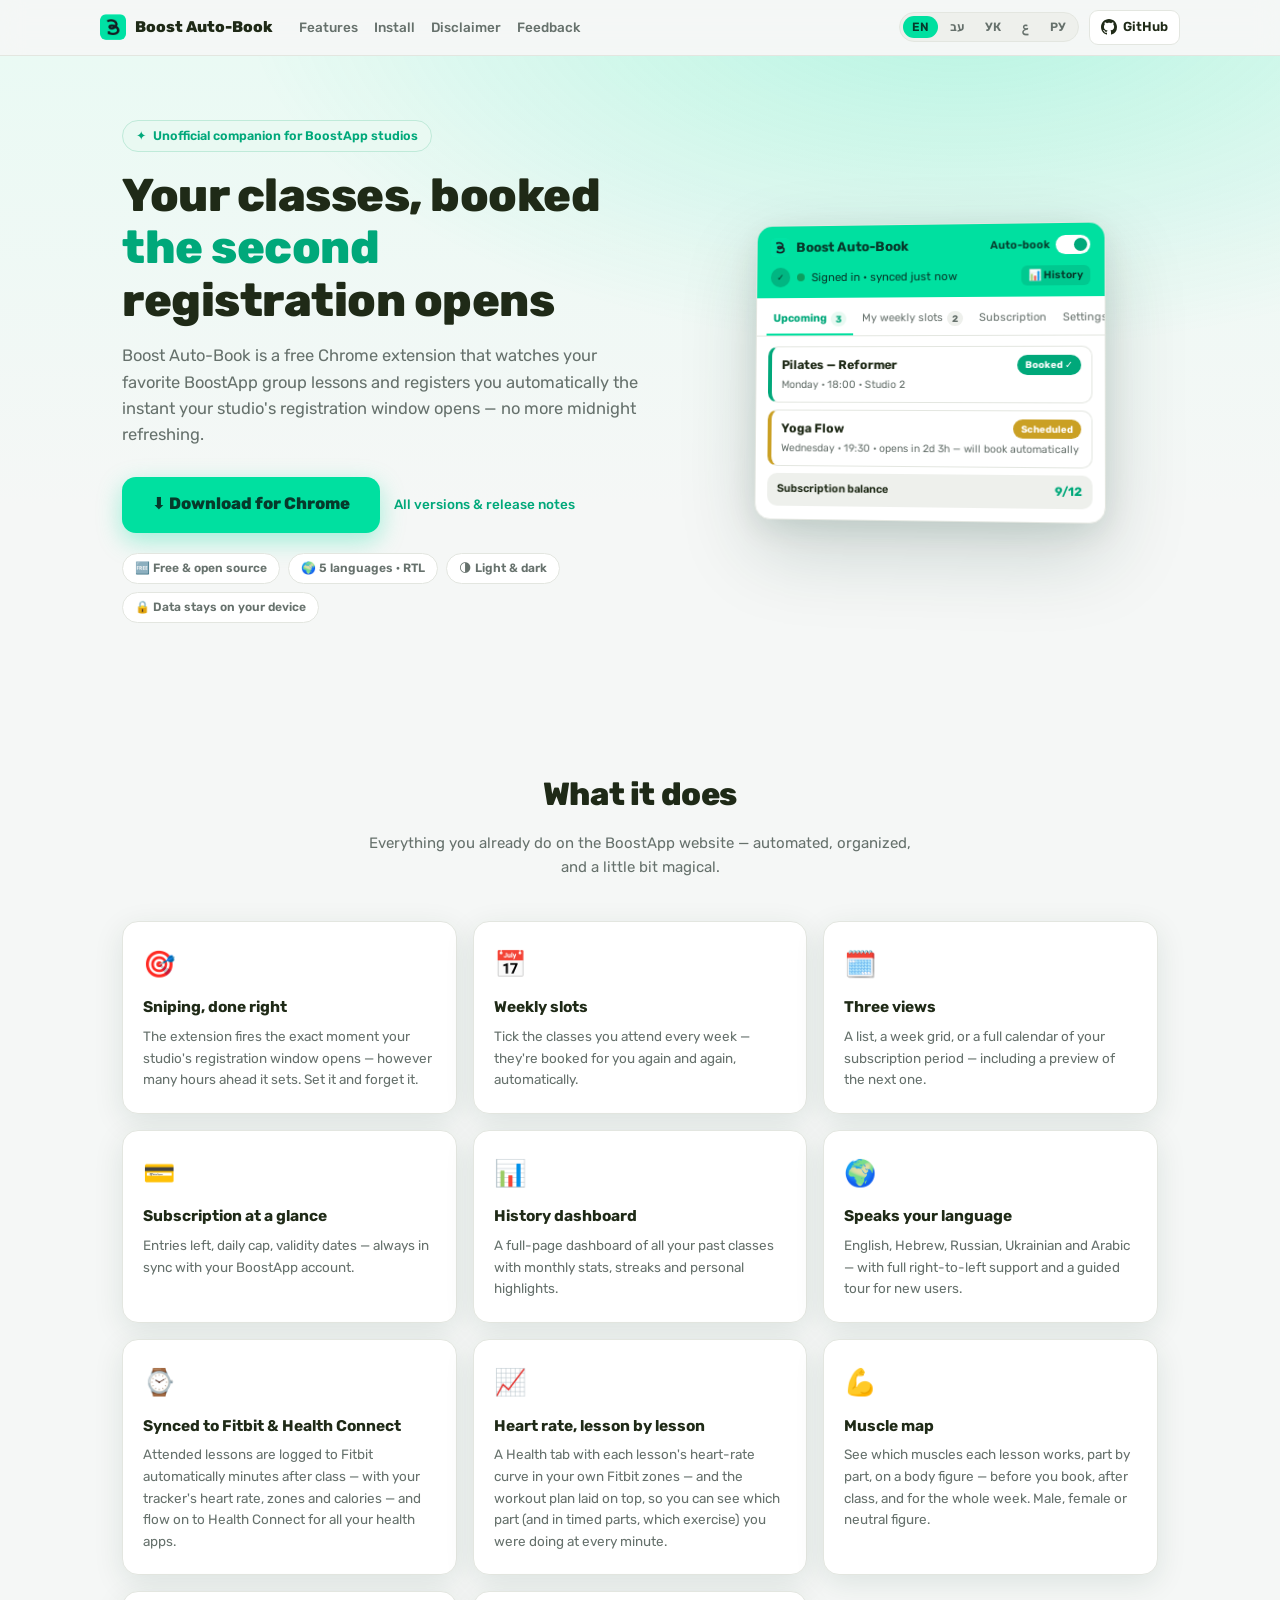
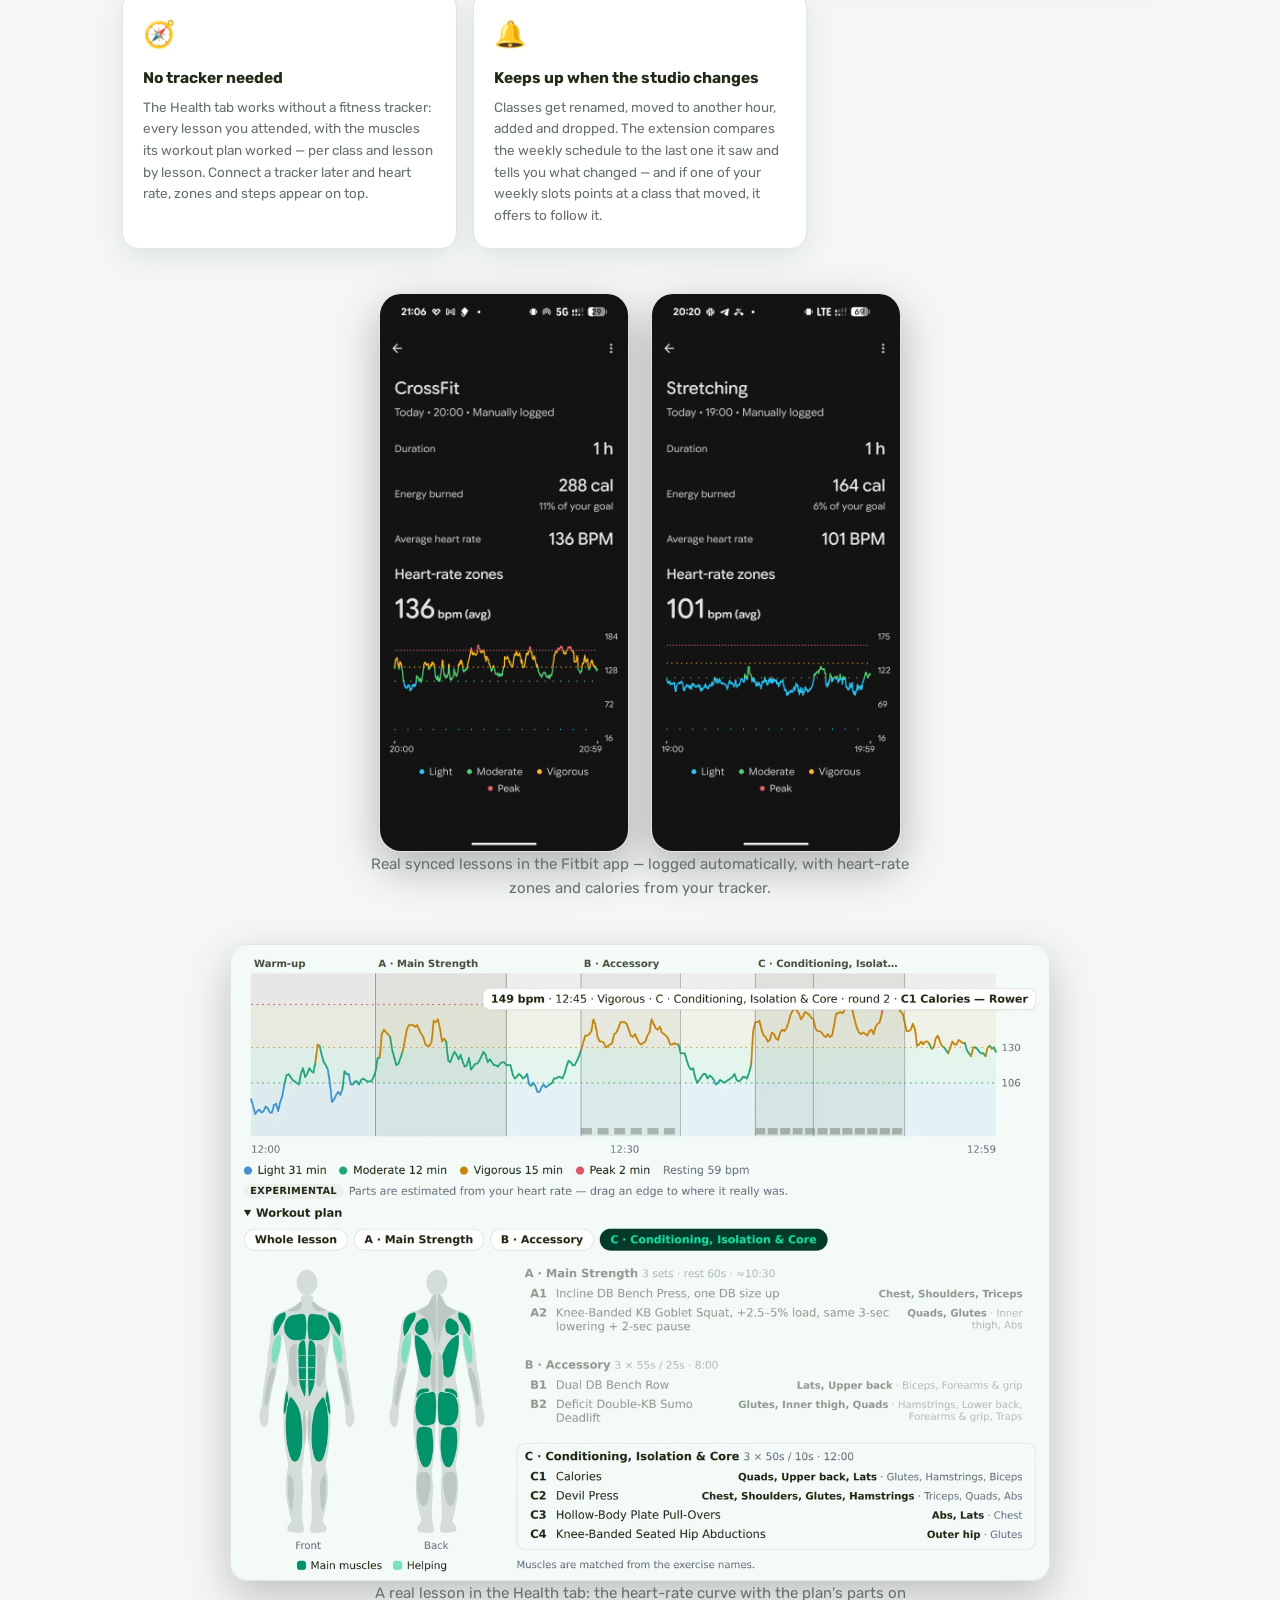
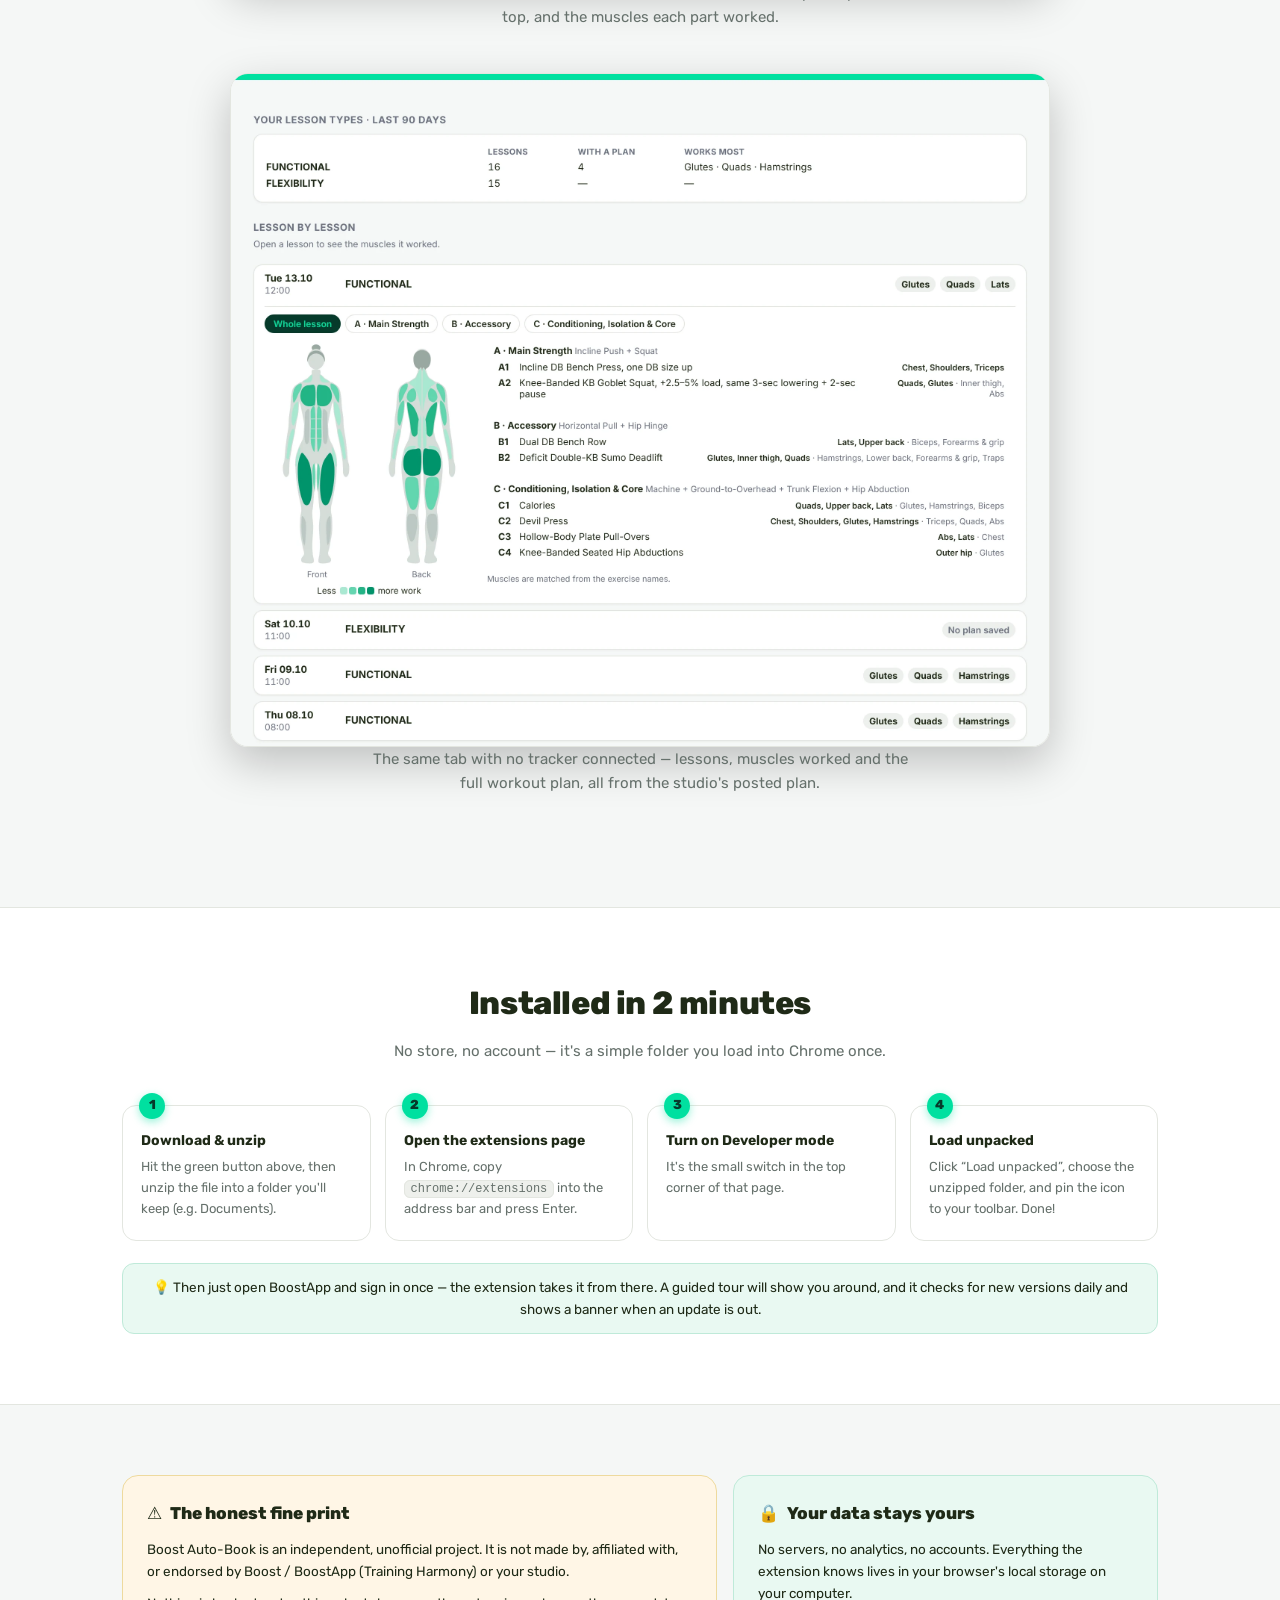
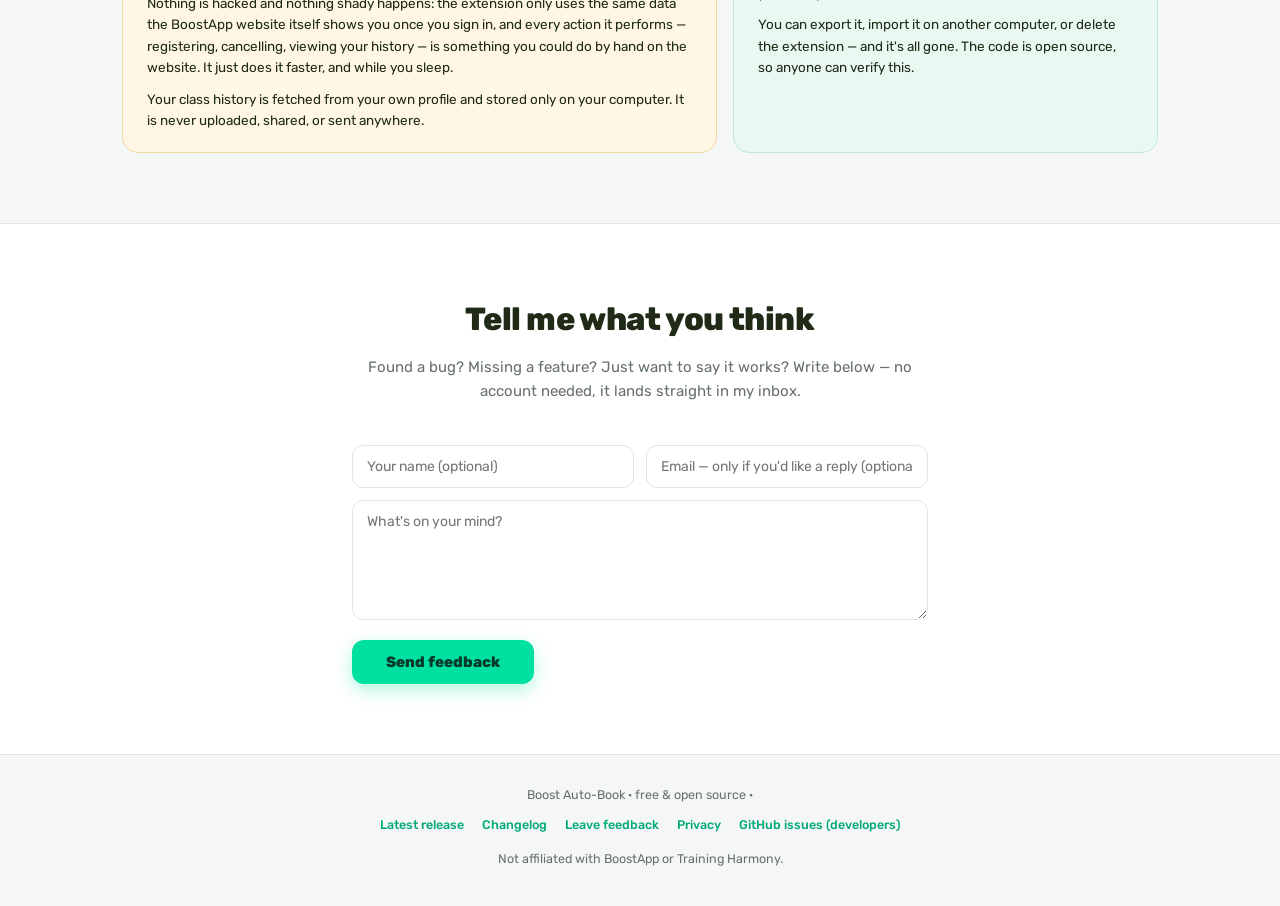
==== commit 52fe6e89: "Add a privacy policy page A Chrome Web Store listing cannot be submitted without a hosted privacy po" ====
--- a/docs/index.html
+++ b/docs/index.html
@@ -5,9 +5,22 @@
 <meta name="viewport" content="width=device-width, initial-scale=1">
 <title>Boost Auto-Book — never miss a class again</title>
 <meta name="description" content="Free Chrome extension that books your BoostApp group lessons automatically the instant your studio's registration window opens.">
-<meta property="og:title" content="Boost Auto-Book">
-<meta property="og:description" content="Your BoostApp classes, booked the second registration opens. Free & open source Chrome extension.">
-<meta property="og:image" content="assets/logo192.png">
+<link rel="canonical" href="https://philusha1983.github.io/boostapp/">
+<meta property="og:type" content="website">
+<meta property="og:url" content="https://philusha1983.github.io/boostapp/">
+<meta property="og:site_name" content="Boost Auto-Book">
+<meta property="og:title" content="Boost Auto-Book — never miss a class again">
+<meta property="og:description" content="Your BoostApp classes, booked the second registration opens. Free &amp; open source Chrome extension.">
+<meta property="og:image" content="https://philusha1983.github.io/boostapp/assets/social-preview.png">
+<meta property="og:image:width" content="1200">
+<meta property="og:image:height" content="630">
+<meta property="og:image:alt" content="Boost Auto-Book — your BoostApp classes, booked the second registration opens">
+<meta name="twitter:card" content="summary_large_image">
+<meta name="twitter:title" content="Boost Auto-Book — never miss a class again">
+<meta name="twitter:description" content="Your BoostApp classes, booked the second registration opens. Free &amp; open source Chrome extension.">
+<meta name="twitter:image" content="https://philusha1983.github.io/boostapp/assets/social-preview.png">
+<meta name="twitter:image:alt" content="Boost Auto-Book — your BoostApp classes, booked the second registration opens">
+<meta name="theme-color" content="#00e0a0">
 <link rel="icon" type="image/png" href="assets/logo128.png">
 <link rel="preconnect" href="https://fonts.googleapis.com">
 <link rel="preconnect" href="https://fonts.gstatic.com" crossorigin>
@@ -360,6 +373,7 @@
       <a href="https://github.com/Philusha1983/boostapp/releases/latest" target="_blank" rel="noopener" data-i18n="foot_latest">Latest release</a>
       <a href="https://github.com/Philusha1983/boostapp/blob/main/CHANGELOG.md" target="_blank" rel="noopener" data-i18n="foot_changelog">Changelog</a>
       <a href="#feedback" data-i18n="foot_issue">Leave feedback</a>
+      <a href="privacy.html" data-i18n="foot_privacy">Privacy</a>
       <a href="https://github.com/Philusha1983/boostapp/issues" target="_blank" rel="noopener" data-i18n="foot_ghdev">GitHub issues (developers)</a>
     </div>
     <div data-i18n="foot_unaff">Not affiliated with BoostApp or Training Harmony.</div>
@@ -414,7 +428,7 @@
   priv_title:"Your data stays yours",
   priv_1:"No servers, no analytics, no accounts. Everything the extension knows lives in your browser's local storage on your computer.",
   priv_2:"You can export it, import it on another computer, or delete the extension — and it's all gone. The code is open source, so anyone can verify this.",
-  foot_free:"free & open source", foot_latest:"Latest release", foot_changelog:"Changelog", foot_issue:"Leave feedback",
+  foot_privacy:"Privacy", foot_free:"free & open source", foot_latest:"Latest release", foot_changelog:"Changelog", foot_issue:"Leave feedback",
   foot_ghdev:"GitHub issues (developers)",
   foot_unaff:"Not affiliated with BoostApp or Training Harmony.",
   nav_feedback:"Feedback",
@@ -470,7 +484,7 @@
   priv_title:"הנתונים שלך נשארים שלך",
   priv_1:"בלי שרתים, בלי אנליטיקס, בלי חשבונות. כל מה שהתוסף יודע נשמר באחסון המקומי של הדפדפן במחשב שלכם.",
   priv_2:"אפשר לייצא, לייבא במחשב אחר, או למחוק את התוסף — והכול נעלם. הקוד פתוח, כך שכל אחד יכול לוודא זאת.",
-  foot_free:"חינמי וקוד פתוח", foot_latest:"גרסה אחרונה", foot_changelog:"יומן שינויים", foot_issue:"השאירו משוב",
+  foot_privacy:"פרטיות", foot_free:"חינמי וקוד פתוח", foot_latest:"גרסה אחרונה", foot_changelog:"יומן שינויים", foot_issue:"השאירו משוב",
   foot_ghdev:"GitHub issues (למפתחים)",
   foot_unaff:"לא קשור ל‑BoostApp או ל‑Training Harmony.",
   nav_feedback:"משוב",
@@ -526,7 +540,7 @@
   priv_title:"Ваші дані — ваші",
   priv_1:"Жодних серверів, аналітики чи акаунтів. Усе, що знає розширення, живе в локальному сховищі браузера на вашому комп'ютері.",
   priv_2:"Можна експортувати, імпортувати на іншому комп'ютері або видалити розширення — і все зникне. Код відкритий, тож будь-хто може це перевірити.",
-  foot_free:"безкоштовно, відкритий код", foot_latest:"Остання версія", foot_changelog:"Журнал змін", foot_issue:"Залишити відгук",
+  foot_privacy:"Конфіденційність", foot_free:"безкоштовно, відкритий код", foot_latest:"Остання версія", foot_changelog:"Журнал змін", foot_issue:"Залишити відгук",
   foot_ghdev:"GitHub issues (для розробників)",
   foot_unaff:"Не пов'язано з BoostApp чи Training Harmony.",
   nav_feedback:"Відгук",
@@ -582,7 +596,7 @@
   priv_title:"بياناتك تبقى لك",
   priv_1:"لا خوادم، لا تحليلات، لا حسابات. كل ما تعرفه الإضافة يعيش في التخزين المحلي لمتصفحك على جهازك.",
   priv_2:"يمكنك تصديرها، أو استيرادها على جهاز آخر، أو حذف الإضافة — فيختفي كل شيء. الكود مفتوح المصدر ليتحقق منه أي شخص.",
-  foot_free:"مجاني ومفتوح المصدر", foot_latest:"أحدث إصدار", foot_changelog:"سجلّ التغييرات", foot_issue:"اترك ملاحظاتك",
+  foot_privacy:"الخصوصية", foot_free:"مجاني ومفتوح المصدر", foot_latest:"أحدث إصدار", foot_changelog:"سجلّ التغييرات", foot_issue:"اترك ملاحظاتك",
   foot_ghdev:"GitHub issues (للمطوّرين)",
   foot_unaff:"لا صلة لنا بـ BoostApp أو Training Harmony.",
   nav_feedback:"ملاحظات",
@@ -638,7 +652,7 @@
   priv_title:"Ваши данные — ваши",
   priv_1:"Никаких серверов, аналитики и аккаунтов. Всё, что знает расширение, живёт в локальном хранилище браузера на вашем компьютере.",
   priv_2:"Можно экспортировать, импортировать на другом компьютере или удалить расширение — и всё исчезнет. Код открыт, так что любой может это проверить.",
-  foot_free:"бесплатно, открытый код", foot_latest:"Последняя версия", foot_changelog:"Журнал изменений", foot_issue:"Оставить отзыв",
+  foot_privacy:"Конфиденциальность", foot_free:"бесплатно, открытый код", foot_latest:"Последняя версия", foot_changelog:"Журнал изменений", foot_issue:"Оставить отзыв",
   foot_ghdev:"GitHub issues (для разработчиков)",
   foot_unaff:"Не связано с BoostApp или Training Harmony.",
   nav_feedback:"Отзыв",
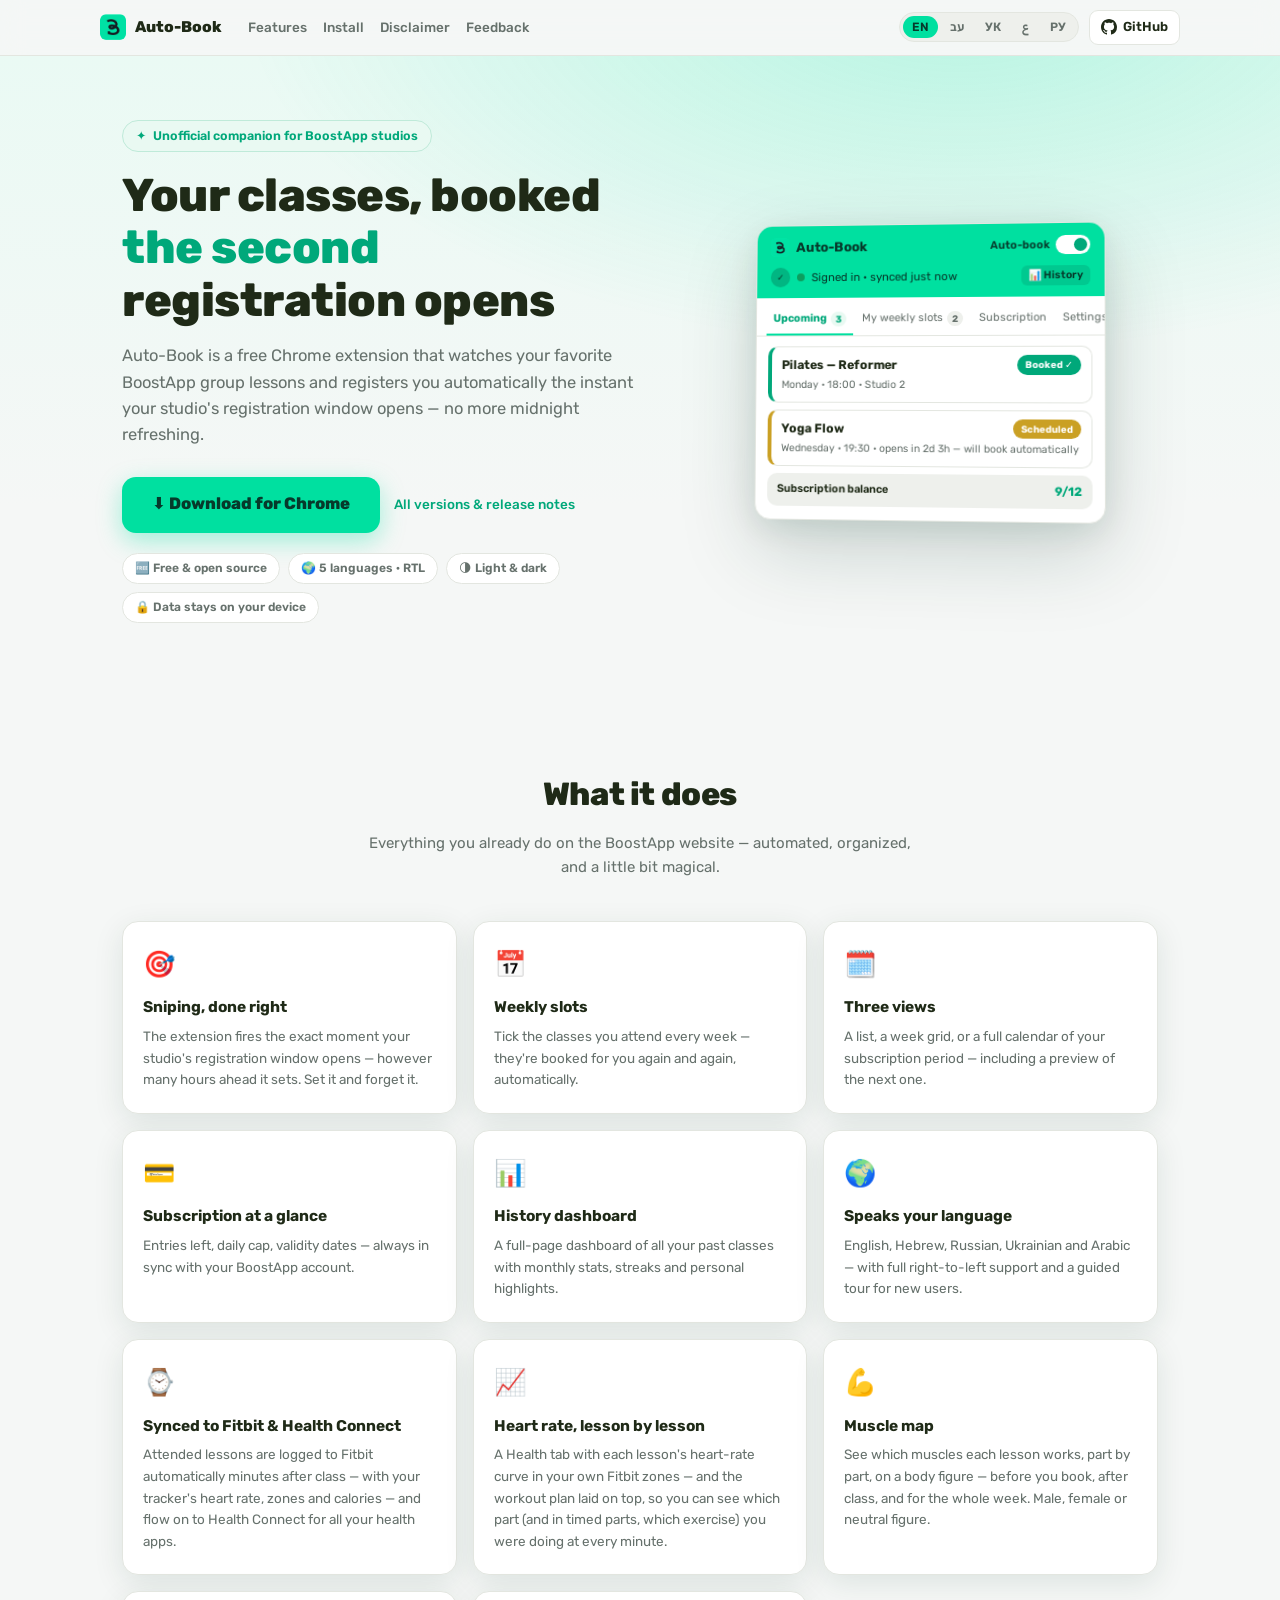
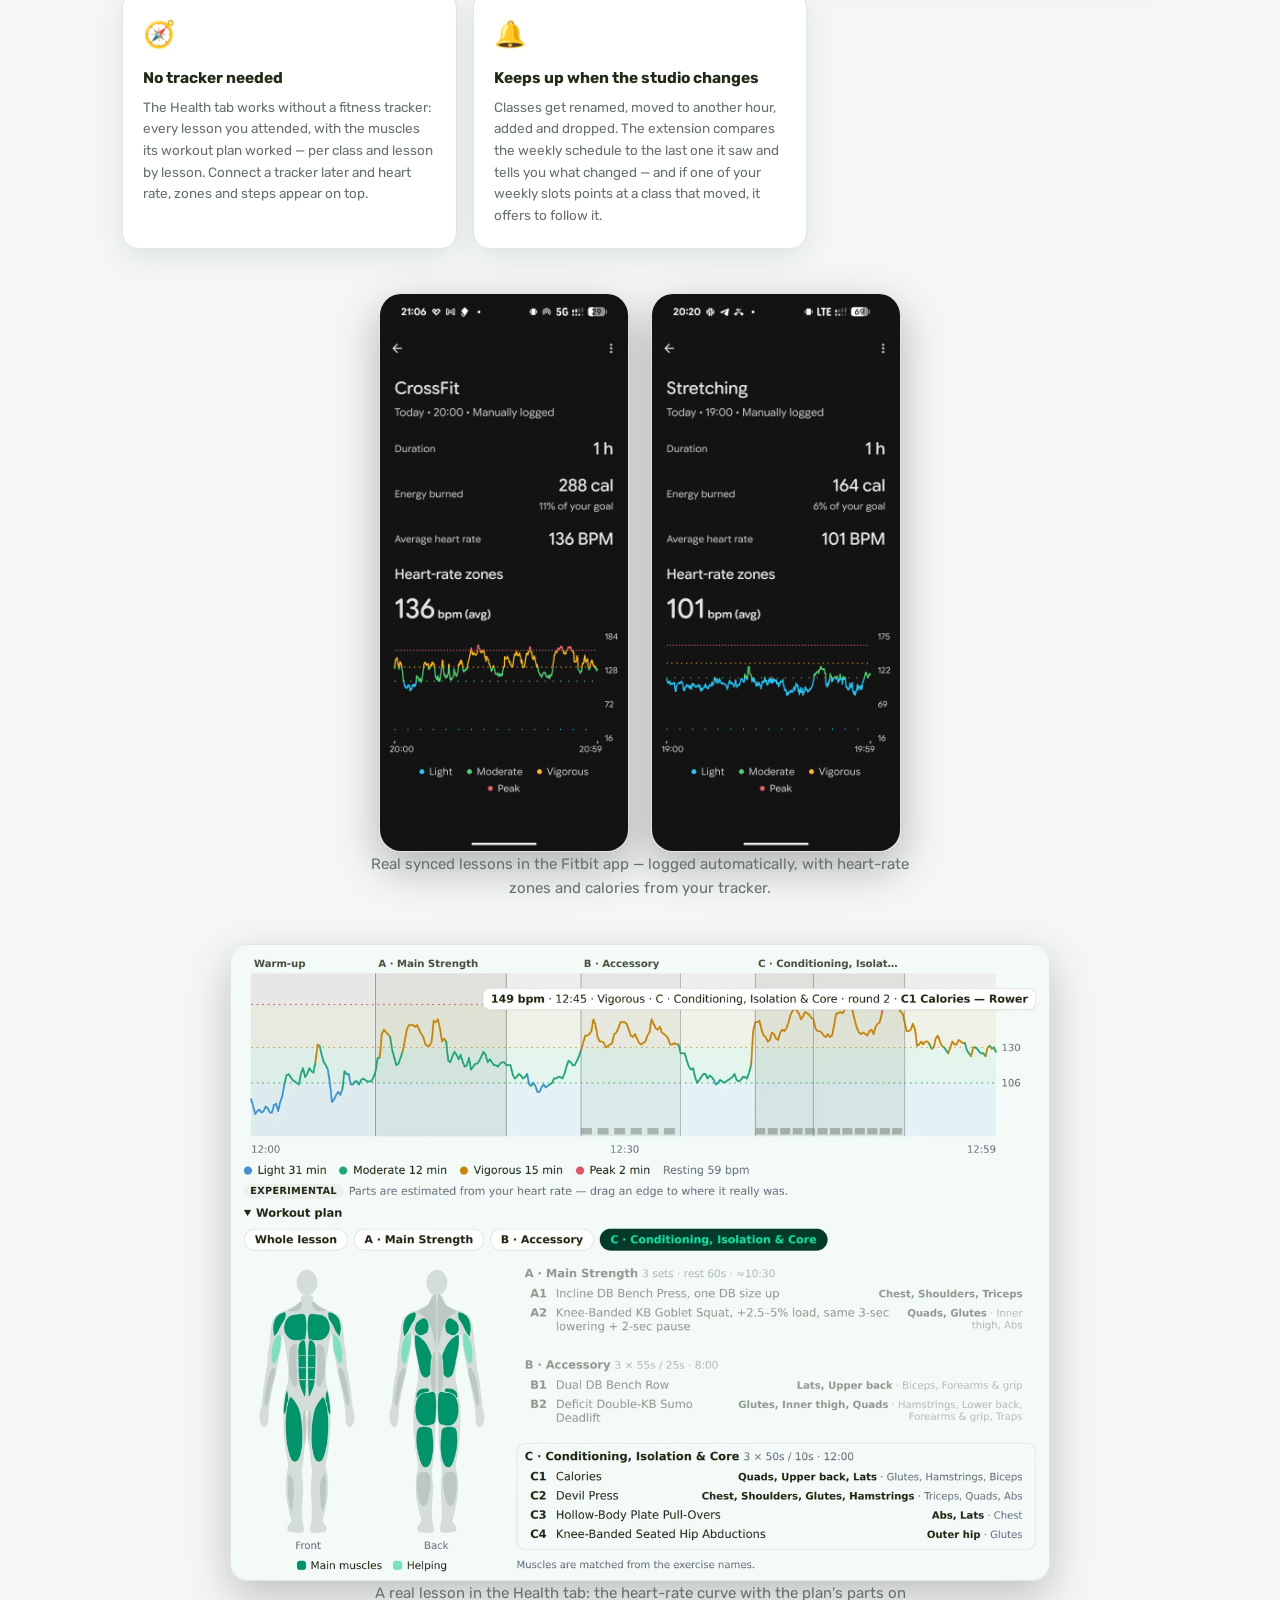
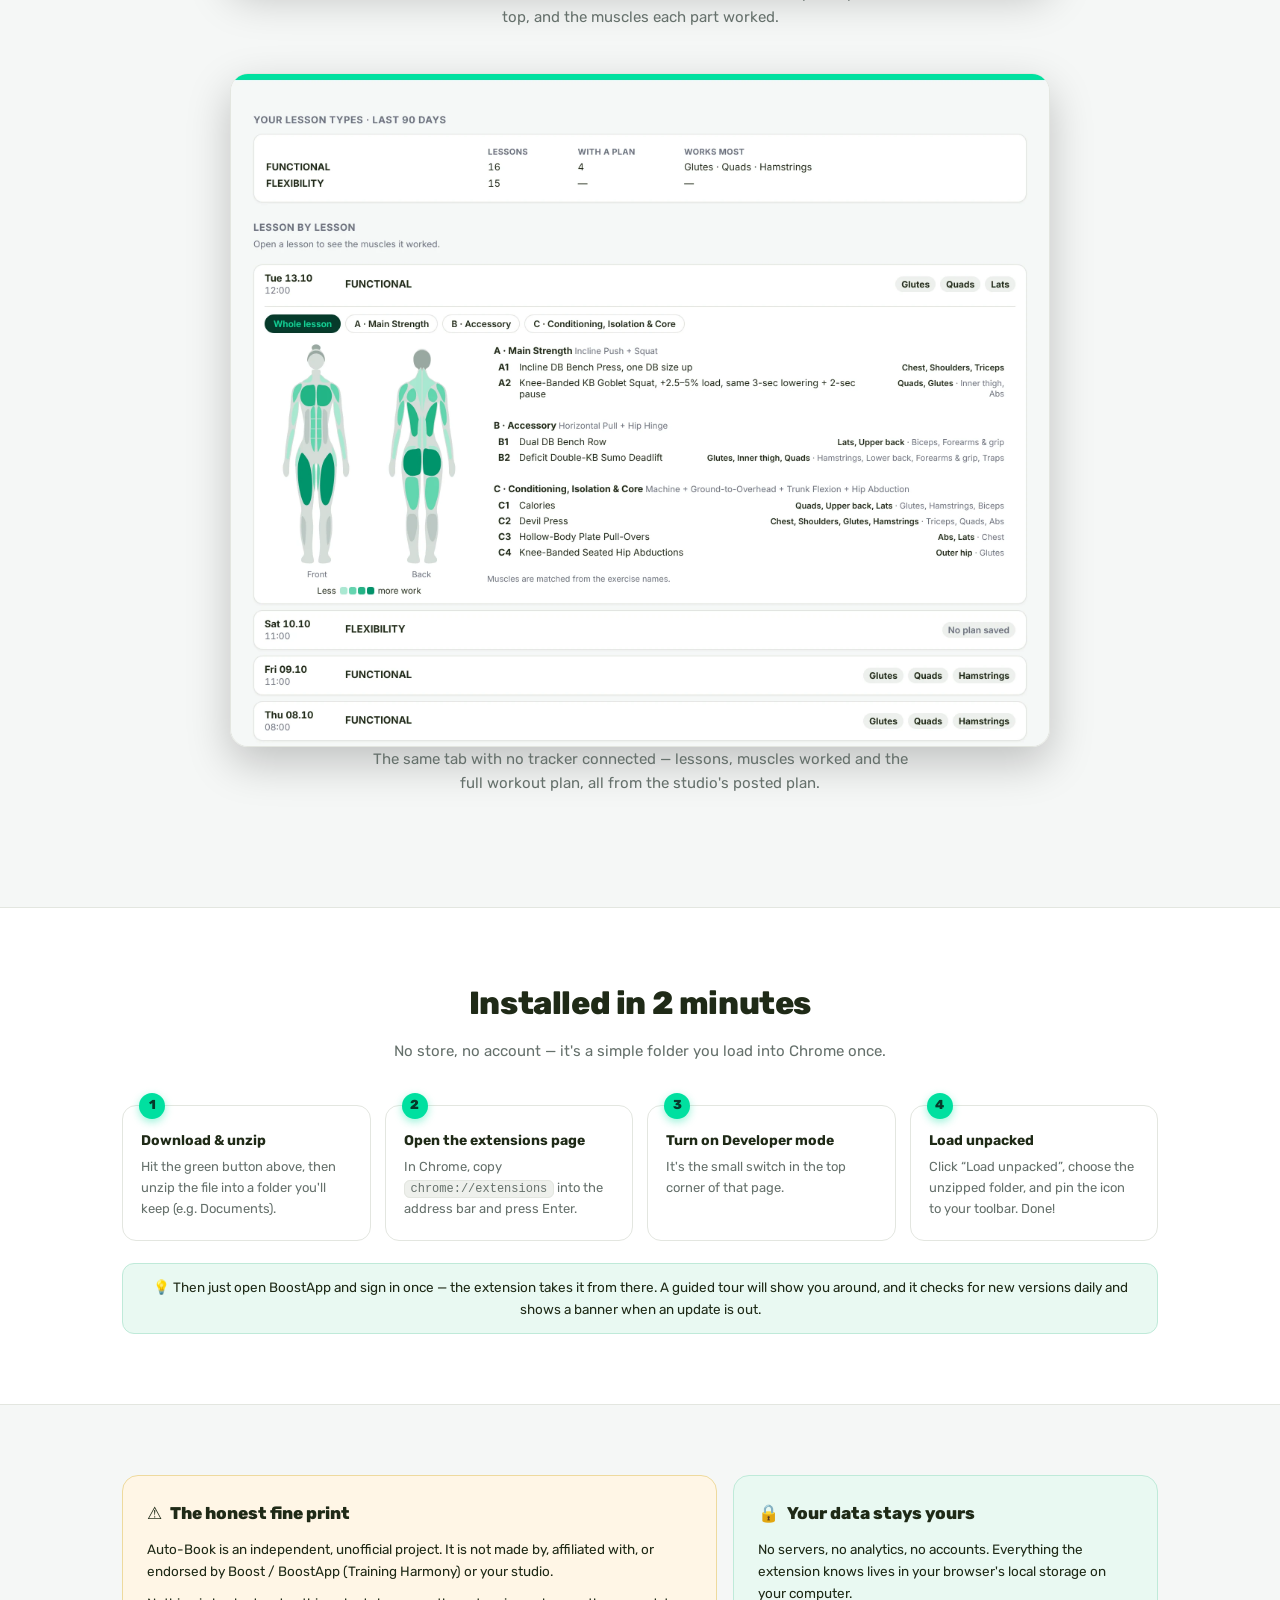
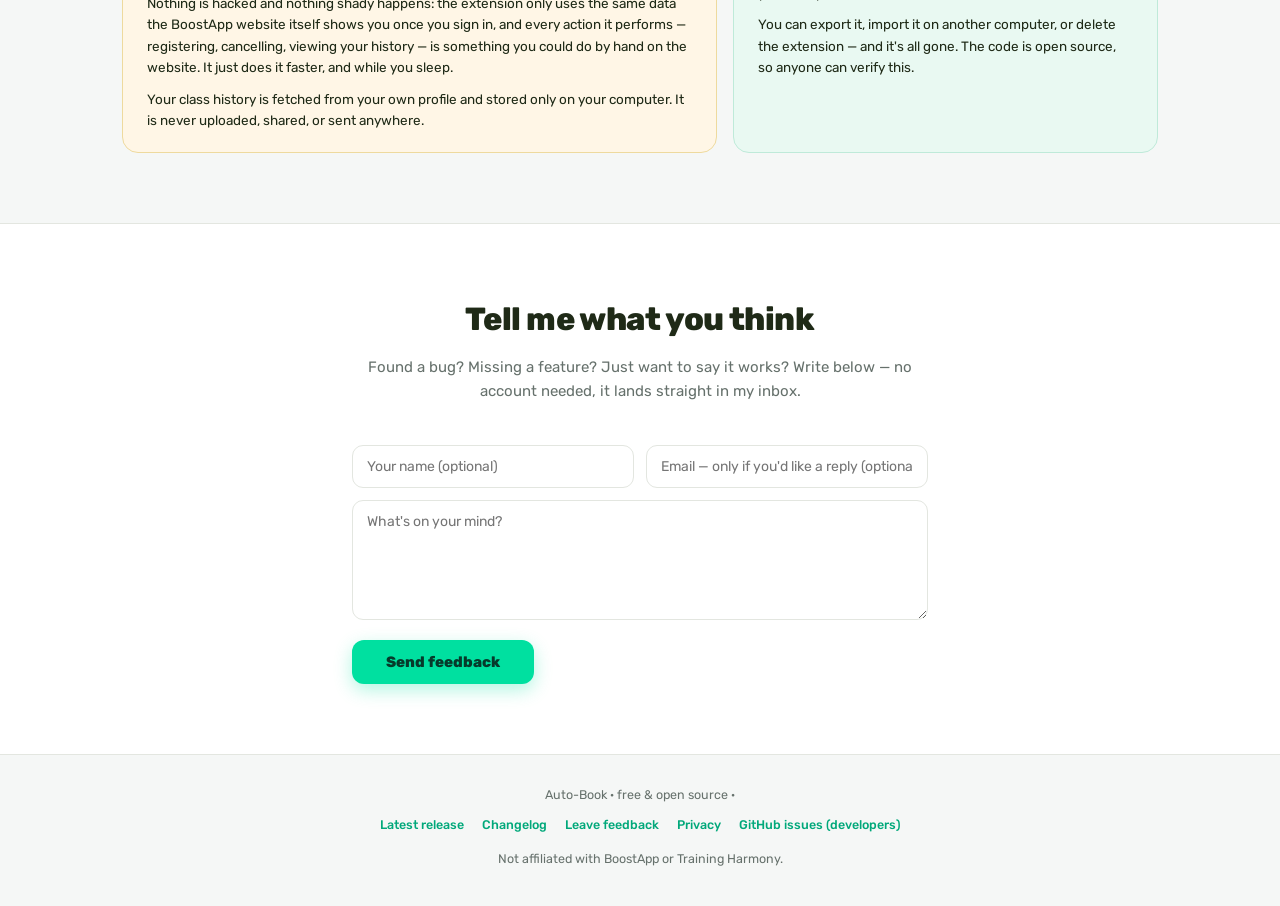
==== commit f4de340f: "Call it Auto-Book everywhere, not just in the manifest d4b323b changed the manifest name and the pop" ====
--- a/docs/index.html
+++ b/docs/index.html
@@ -3,23 +3,23 @@
 <head>
 <meta charset="UTF-8">
 <meta name="viewport" content="width=device-width, initial-scale=1">
-<title>Boost Auto-Book — never miss a class again</title>
+<title>Auto-Book — never miss a class again</title>
 <meta name="description" content="Free Chrome extension that books your BoostApp group lessons automatically the instant your studio's registration window opens.">
 <link rel="canonical" href="https://philusha1983.github.io/boostapp/">
 <meta property="og:type" content="website">
 <meta property="og:url" content="https://philusha1983.github.io/boostapp/">
-<meta property="og:site_name" content="Boost Auto-Book">
-<meta property="og:title" content="Boost Auto-Book — never miss a class again">
+<meta property="og:site_name" content="Auto-Book">
+<meta property="og:title" content="Auto-Book — never miss a class again">
 <meta property="og:description" content="Your BoostApp classes, booked the second registration opens. Free &amp; open source Chrome extension.">
 <meta property="og:image" content="https://philusha1983.github.io/boostapp/assets/social-preview.png">
 <meta property="og:image:width" content="1200">
 <meta property="og:image:height" content="630">
-<meta property="og:image:alt" content="Boost Auto-Book — your BoostApp classes, booked the second registration opens">
+<meta property="og:image:alt" content="Auto-Book — your BoostApp classes, booked the second registration opens">
 <meta name="twitter:card" content="summary_large_image">
-<meta name="twitter:title" content="Boost Auto-Book — never miss a class again">
+<meta name="twitter:title" content="Auto-Book — never miss a class again">
 <meta name="twitter:description" content="Your BoostApp classes, booked the second registration opens. Free &amp; open source Chrome extension.">
 <meta name="twitter:image" content="https://philusha1983.github.io/boostapp/assets/social-preview.png">
-<meta name="twitter:image:alt" content="Boost Auto-Book — your BoostApp classes, booked the second registration opens">
+<meta name="twitter:image:alt" content="Auto-Book — your BoostApp classes, booked the second registration opens">
 <meta name="theme-color" content="#00e0a0">
 <link rel="icon" type="image/png" href="assets/logo128.png">
 <link rel="preconnect" href="https://fonts.googleapis.com">
@@ -212,7 +212,7 @@
 
 <nav>
   <div class="wrap nav-in">
-    <span class="brand"><img src="assets/logo128.png" alt="">Boost Auto-Book</span>
+    <span class="brand"><img src="assets/logo128.png" alt="">Auto-Book</span>
     <div class="nav-links">
       <a href="#features" data-i18n="nav_features">Features</a>
       <a href="#install" data-i18n="nav_install">Install</a>
@@ -236,7 +236,7 @@
     <div class="hero-copy">
       <span class="eyebrow">✦ <span data-i18n="eyebrow">Unofficial companion for BoostApp studios</span></span>
       <h1 data-i18n-html="h1">Your classes, booked <em>the second</em> registration opens</h1>
-      <p class="sub" data-i18n="sub">Boost Auto-Book is a free Chrome extension that watches your favorite BoostApp group lessons and registers you automatically the instant your studio's registration window opens — no more midnight refreshing.</p>
+      <p class="sub" data-i18n="sub">Auto-Book is a free Chrome extension that watches your favorite BoostApp group lessons and registers you automatically the instant your studio's registration window opens — no more midnight refreshing.</p>
       <div class="cta-row">
         <a class="dl" id="dlBtn" href="https://github.com/Philusha1983/boostapp/releases/latest">
           <span data-i18n="btn_download">⬇ Download for Chrome</span>
@@ -256,7 +256,7 @@
       <div class="popup" aria-hidden="true">
         <div class="p-head">
           <div class="p-head-top">
-            <span class="p-title"><img src="assets/logo128.png" alt="">Boost Auto-Book</span>
+            <span class="p-title"><img src="assets/logo128.png" alt="">Auto-Book</span>
             <span class="p-sw"><span data-i18n="r_autobook">Auto-book</span> <span class="p-toggle"></span></span>
           </div>
           <div class="p-status">
@@ -335,7 +335,7 @@
   <div class="wrap two-col">
     <div class="callout warn rv">
       <h3>⚠️ <span data-i18n="disc_title">The honest fine print</span></h3>
-      <p data-i18n="disc_1">Boost Auto-Book is an independent, unofficial project. It is not made by, affiliated with, or endorsed by Boost / BoostApp (Training Harmony) or your studio.</p>
+      <p data-i18n="disc_1">Auto-Book is an independent, unofficial project. It is not made by, affiliated with, or endorsed by Boost / BoostApp (Training Harmony) or your studio.</p>
       <p data-i18n="disc_2">Nothing is hacked and nothing shady happens: the extension only uses the same data the BoostApp website itself shows you once you sign in, and every action it performs — registering, cancelling, viewing your history — is something you could do by hand on the website. It just does it faster, and while you sleep.</p>
       <p data-i18n="disc_3">Your class history is fetched from your own profile and stored only on your computer. It is never uploaded, shared, or sent anywhere.</p>
     </div>
@@ -368,7 +368,7 @@
 
 <footer>
   <div class="wrap">
-    <div>Boost Auto-Book · <span data-i18n="foot_free">free &amp; open source</span> · <span id="footVer"></span></div>
+    <div>Auto-Book · <span data-i18n="foot_free">free &amp; open source</span> · <span id="footVer"></span></div>
     <div class="f-links">
       <a href="https://github.com/Philusha1983/boostapp/releases/latest" target="_blank" rel="noopener" data-i18n="foot_latest">Latest release</a>
       <a href="https://github.com/Philusha1983/boostapp/blob/main/CHANGELOG.md" target="_blank" rel="noopener" data-i18n="foot_changelog">Changelog</a>
@@ -390,7 +390,7 @@
   nav_features:"Features", nav_install:"Install", nav_disclaimer:"Disclaimer",
   eyebrow:"Unofficial companion for BoostApp studios",
   h1:"Your classes, booked <em>the second</em> registration opens",
-  sub:"Boost Auto-Book is a free Chrome extension that watches your favorite BoostApp group lessons and registers you automatically the instant your studio's registration window opens — no more midnight refreshing.",
+  sub:"Auto-Book is a free Chrome extension that watches your favorite BoostApp group lessons and registers you automatically the instant your studio's registration window opens — no more midnight refreshing.",
   btn_download:"⬇ Download for Chrome", btn_loading:"checking latest version…", btn_meta:"v{v} · {s} · zip",
   all_releases:"All versions & release notes",
   badge_free:"🆓 Free & open source", badge_langs:"🌍 5 languages · RTL", badge_theme:"🌗 Light & dark", badge_local:"🔒 Data stays on your device",
@@ -422,7 +422,7 @@
   s4t:"Load unpacked", s4b:"Click “Load unpacked”, choose the unzipped folder, and pin the icon to your toolbar. Done!",
   inst_tip:"💡 Then just open BoostApp and sign in once — the extension takes it from there. A guided tour will show you around, and it checks for new versions daily and shows a banner when an update is out.",
   disc_title:"The honest fine print",
-  disc_1:"Boost Auto-Book is an independent, unofficial project. It is not made by, affiliated with, or endorsed by Boost / BoostApp (Training Harmony) or your studio.",
+  disc_1:"Auto-Book is an independent, unofficial project. It is not made by, affiliated with, or endorsed by Boost / BoostApp (Training Harmony) or your studio.",
   disc_2:"Nothing is hacked and nothing shady happens: the extension only uses the same data the BoostApp website itself shows you once you sign in, and every action it performs — registering, cancelling, viewing your history — is something you could do by hand on the website. It just does it faster, and while you sleep.",
   disc_3:"Your class history is fetched from your own profile and stored only on your computer. It is never uploaded, shared, or sent anywhere.",
   priv_title:"Your data stays yours",
@@ -446,7 +446,7 @@
   nav_features:"יכולות", nav_install:"התקנה", nav_disclaimer:"גילוי נאות",
   eyebrow:"תוסף לא־רשמי לסטודיו שלכם ב‑BoostApp",
   h1:"השיעור שלך מוזמן אוטומטית <em>ברגע</em> שההרשמה נפתחת",
-  sub:"Boost Auto-Book הוא תוסף כרום חינמי שעוקב אחרי השיעורים האהובים עליך ב‑BoostApp ורושם אותך אוטומטית ברגע שחלון ההרשמה של המועדון שלך נפתח — בלי לרענן את הדף בחצות.",
+  sub:"Auto-Book הוא תוסף כרום חינמי שעוקב אחרי השיעורים האהובים עליך ב‑BoostApp ורושם אותך אוטומטית ברגע שחלון ההרשמה של המועדון שלך נפתח — בלי לרענן את הדף בחצות.",
   btn_download:"⬇ הורדה לכרום", btn_loading:"בודק גרסה אחרונה…", btn_meta:"גרסה {v} · {s} · zip",
   all_releases:"כל הגרסאות והעדכונים",
   badge_free:"🆓 חינמי וקוד פתוח", badge_langs:"🌍 5 שפות · RTL", badge_theme:"🌗 בהיר וכהה", badge_local:"🔒 הנתונים נשארים אצלך",
@@ -478,7 +478,7 @@
   s4t:"טעינת תוסף לא ארוז", s4b:"לחצו “Load unpacked”, בחרו את התיקייה שחילצתם, והצמידו את הסמל לסרגל. סיימתם!",
   inst_tip:"💡 עכשיו רק פתחו את BoostApp והתחברו פעם אחת — התוסף ימשיך משם. סיור מודרך יראה לכם הכול, והוא בודק עדכונים מדי יום ומציג באנר כשיש גרסה חדשה.",
   disc_title:"גילוי נאות — חשוב לקרוא",
-  disc_1:"Boost Auto-Book הוא פרויקט עצמאי ולא־רשמי. הוא לא נוצר על ידי Boost / BoostApp (Training Harmony) או הסטודיו שלכם, לא קשור אליהם ולא מאושר על ידם.",
+  disc_1:"Auto-Book הוא פרויקט עצמאי ולא־רשמי. הוא לא נוצר על ידי Boost / BoostApp (Training Harmony) או הסטודיו שלכם, לא קשור אליהם ולא מאושר על ידם.",
   disc_2:"שום דבר לא נפרץ ושום דבר חשוד לא קורה: התוסף משתמש רק באותם נתונים שאתר BoostApp עצמו מציג לכם אחרי התחברות, וכל פעולה שהוא מבצע — הרשמה, ביטול, צפייה בהיסטוריה — היא פעולה שיכולתם לעשות ידנית באתר. הוא פשוט עושה את זה מהר יותר, וגם כשאתם ישנים.",
   disc_3:"היסטוריית השיעורים נמשכת מהפרופיל האישי שלכם ונשמרת רק במחשב שלכם. היא לעולם לא מועלית, משותפת או נשלחת לשום מקום.",
   priv_title:"הנתונים שלך נשארים שלך",
@@ -502,7 +502,7 @@
   nav_features:"Можливості", nav_install:"Встановлення", nav_disclaimer:"Застереження",
   eyebrow:"Неофіційний помічник для студій на BoostApp",
   h1:"Ваші заняття бронюються <em>тієї ж миті</em>, коли відкривається запис",
-  sub:"Boost Auto-Book — безкоштовне розширення Chrome, яке стежить за вашими улюбленими груповими заняттями в BoostApp і реєструє вас автоматично, щойно відкривається вікно реєстрації вашої студії. Більше жодних опівнічних оновлень сторінки.",
+  sub:"Auto-Book — безкоштовне розширення Chrome, яке стежить за вашими улюбленими груповими заняттями в BoostApp і реєструє вас автоматично, щойно відкривається вікно реєстрації вашої студії. Більше жодних опівнічних оновлень сторінки.",
   btn_download:"⬇ Завантажити для Chrome", btn_loading:"перевіряємо останню версію…", btn_meta:"v{v} · {s} · zip",
   all_releases:"Усі версії та нотатки",
   badge_free:"🆓 Безкоштовно, відкритий код", badge_langs:"🌍 5 мов · RTL", badge_theme:"🌗 Світла і темна", badge_local:"🔒 Дані лишаються у вас",
@@ -534,7 +534,7 @@
   s4t:"Load unpacked", s4b:"Натисніть “Load unpacked”, оберіть розпаковану теку й закріпіть іконку на панелі. Готово!",
   inst_tip:"💡 Далі просто відкрийте BoostApp і ввійдіть один раз — розширення зробить решту. Навчальний тур усе покаже, а щоденна перевірка повідомить банером про нову версію.",
   disc_title:"Чесно та відверто",
-  disc_1:"Boost Auto-Book — незалежний, неофіційний проєкт. Він не створений Boost / BoostApp (Training Harmony) чи вашою студією, не пов'язаний із ними й не схвалений ними.",
+  disc_1:"Auto-Book — незалежний, неофіційний проєкт. Він не створений Boost / BoostApp (Training Harmony) чи вашою студією, не пов'язаний із ними й не схвалений ними.",
   disc_2:"Нічого не зламано й нічого підозрілого не відбувається: розширення використовує лише ті дані, які сайт BoostApp сам показує вам після входу, а кожна його дія — реєстрація, скасування, перегляд історії — це те, що ви могли б зробити вручну на сайті. Просто швидше, і навіть коли ви спите.",
   disc_3:"Історія ваших занять береться з вашого власного профілю і зберігається лише на вашому комп'ютері. Вона ніколи нікуди не надсилається й не передається.",
   priv_title:"Ваші дані — ваші",
@@ -558,7 +558,7 @@
   nav_features:"المزايا", nav_install:"التثبيت", nav_disclaimer:"إخلاء مسؤولية",
   eyebrow:"رفيق غير رسمي لاستوديوهات BoostApp",
   h1:"حصصك تُحجز <em>في اللحظة</em> التي يُفتح فيها التسجيل",
-  sub:"Boost Auto-Book إضافة كروم مجانية تراقب حصصك الجماعية المفضلة في BoostApp وتسجّلك تلقائيًا لحظة فتح نافذة التسجيل في الاستوديو الخاص بك — لا مزيد من تحديث الصفحة في منتصف الليل.",
+  sub:"Auto-Book إضافة كروم مجانية تراقب حصصك الجماعية المفضلة في BoostApp وتسجّلك تلقائيًا لحظة فتح نافذة التسجيل في الاستوديو الخاص بك — لا مزيد من تحديث الصفحة في منتصف الليل.",
   btn_download:"⬇ تنزيل لكروم", btn_loading:"جارٍ فحص أحدث إصدار…", btn_meta:"الإصدار {v} · {s} · zip",
   all_releases:"كل الإصدارات وملاحظاتها",
   badge_free:"🆓 مجاني ومفتوح المصدر", badge_langs:"🌍 5 لغات · RTL", badge_theme:"🌗 فاتح وداكن", badge_local:"🔒 بياناتك تبقى على جهازك",
@@ -590,7 +590,7 @@
   s4t:"Load unpacked", s4b:"اضغط “Load unpacked”، واختر المجلد الذي فككت ضغطه، وثبّت الأيقونة في الشريط. انتهيت!",
   inst_tip:"💡 بعدها افتح BoostApp وسجّل الدخول مرة واحدة — والإضافة تتولى الباقي. جولة إرشادية ستعرّفك على كل شيء، وتفحص الإضافة التحديثات يوميًا وتعرض شريطًا عند صدور إصدار جديد.",
   disc_title:"الكلام الصريح",
-  disc_1:"Boost Auto-Book مشروع مستقل وغير رسمي. لم تصنعه Boost / BoostApp (Training Harmony) ولا الاستوديو الخاص بك، ولا يرتبط بهما ولا يحظى بموافقتهما.",
+  disc_1:"Auto-Book مشروع مستقل وغير رسمي. لم تصنعه Boost / BoostApp (Training Harmony) ولا الاستوديو الخاص بك، ولا يرتبط بهما ولا يحظى بموافقتهما.",
   disc_2:"لا اختراق ولا شيء مريب: تستخدم الإضافة فقط البيانات نفسها التي يعرضها لك موقع BoostApp بعد تسجيل الدخول، وكل ما تفعله — التسجيل، الإلغاء، عرض السجل — يمكنك فعله يدويًا على الموقع. هي فقط أسرع، وتعمل حتى وأنت نائم.",
   disc_3:"يُجلب سجلّ حصصك من ملفك الشخصي أنت، ويُخزَّن على جهازك فقط. لا يُرفع ولا يُشارك ولا يُرسل إلى أي مكان أبدًا.",
   priv_title:"بياناتك تبقى لك",
@@ -614,7 +614,7 @@
   nav_features:"Возможности", nav_install:"Установка", nav_disclaimer:"Дисклеймер",
   eyebrow:"Неофициальный помощник для студий на BoostApp",
   h1:"Ваши занятия бронируются <em>в ту же секунду</em>, когда открывается запись",
-  sub:"Boost Auto-Book — бесплатное расширение Chrome, которое следит за вашими любимыми групповыми занятиями в BoostApp и записывает вас автоматически в момент открытия окна регистрации вашей студии. Больше никаких полуночных обновлений страницы.",
+  sub:"Auto-Book — бесплатное расширение Chrome, которое следит за вашими любимыми групповыми занятиями в BoostApp и записывает вас автоматически в момент открытия окна регистрации вашей студии. Больше никаких полуночных обновлений страницы.",
   btn_download:"⬇ Скачать для Chrome", btn_loading:"проверяем последнюю версию…", btn_meta:"v{v} · {s} · zip",
   all_releases:"Все версии и примечания",
   badge_free:"🆓 Бесплатно, открытый код", badge_langs:"🌍 5 языков · RTL", badge_theme:"🌗 Светлая и тёмная", badge_local:"🔒 Данные остаются у вас",
@@ -646,7 +646,7 @@
   s4t:"Load unpacked", s4b:"Нажмите “Load unpacked”, выберите распакованную папку и закрепите иконку на панели. Готово!",
   inst_tip:"💡 Дальше просто откройте BoostApp и войдите один раз — расширение сделает остальное. Обучающий тур всё покажет, а ежедневная проверка сообщит баннером о новой версии.",
   disc_title:"Честно о главном",
-  disc_1:"Boost Auto-Book — независимый, неофициальный проект. Он не создан Boost / BoostApp (Training Harmony) или вашей студией, не связан с ними и не одобрен ими.",
+  disc_1:"Auto-Book — независимый, неофициальный проект. Он не создан Boost / BoostApp (Training Harmony) или вашей студией, не связан с ними и не одобрен ими.",
   disc_2:"Ничего не взломано и ничего подозрительного не происходит: расширение использует только те данные, которые сайт BoostApp сам показывает вам после входа, а каждое его действие — запись, отмена, просмотр истории — это то, что вы могли бы сделать вручную на сайте. Просто быстрее, и даже пока вы спите.",
   disc_3:"История ваших занятий берётся из вашего собственного профиля и хранится только на вашем компьютере. Она никогда никуда не отправляется и не передаётся.",
   priv_title:"Ваши данные — ваши",
@@ -753,7 +753,7 @@
       headers: { "Content-Type": "application/json", "Accept": "application/json" },
       body: JSON.stringify({
         access_key: WEB3FORMS_KEY,
-        subject: "Boost Auto-Book feedback" + (extVer ? " (ext v" + extVer + ")" : " (website)"),
+        subject: "Auto-Book feedback" + (extVer ? " (ext v" + extVer + ")" : " (website)"),
         from_name: document.getElementById("fbName").value.trim() || "Anonymous",
         email: document.getElementById("fbEmail").value.trim() || undefined,
         message: msg,
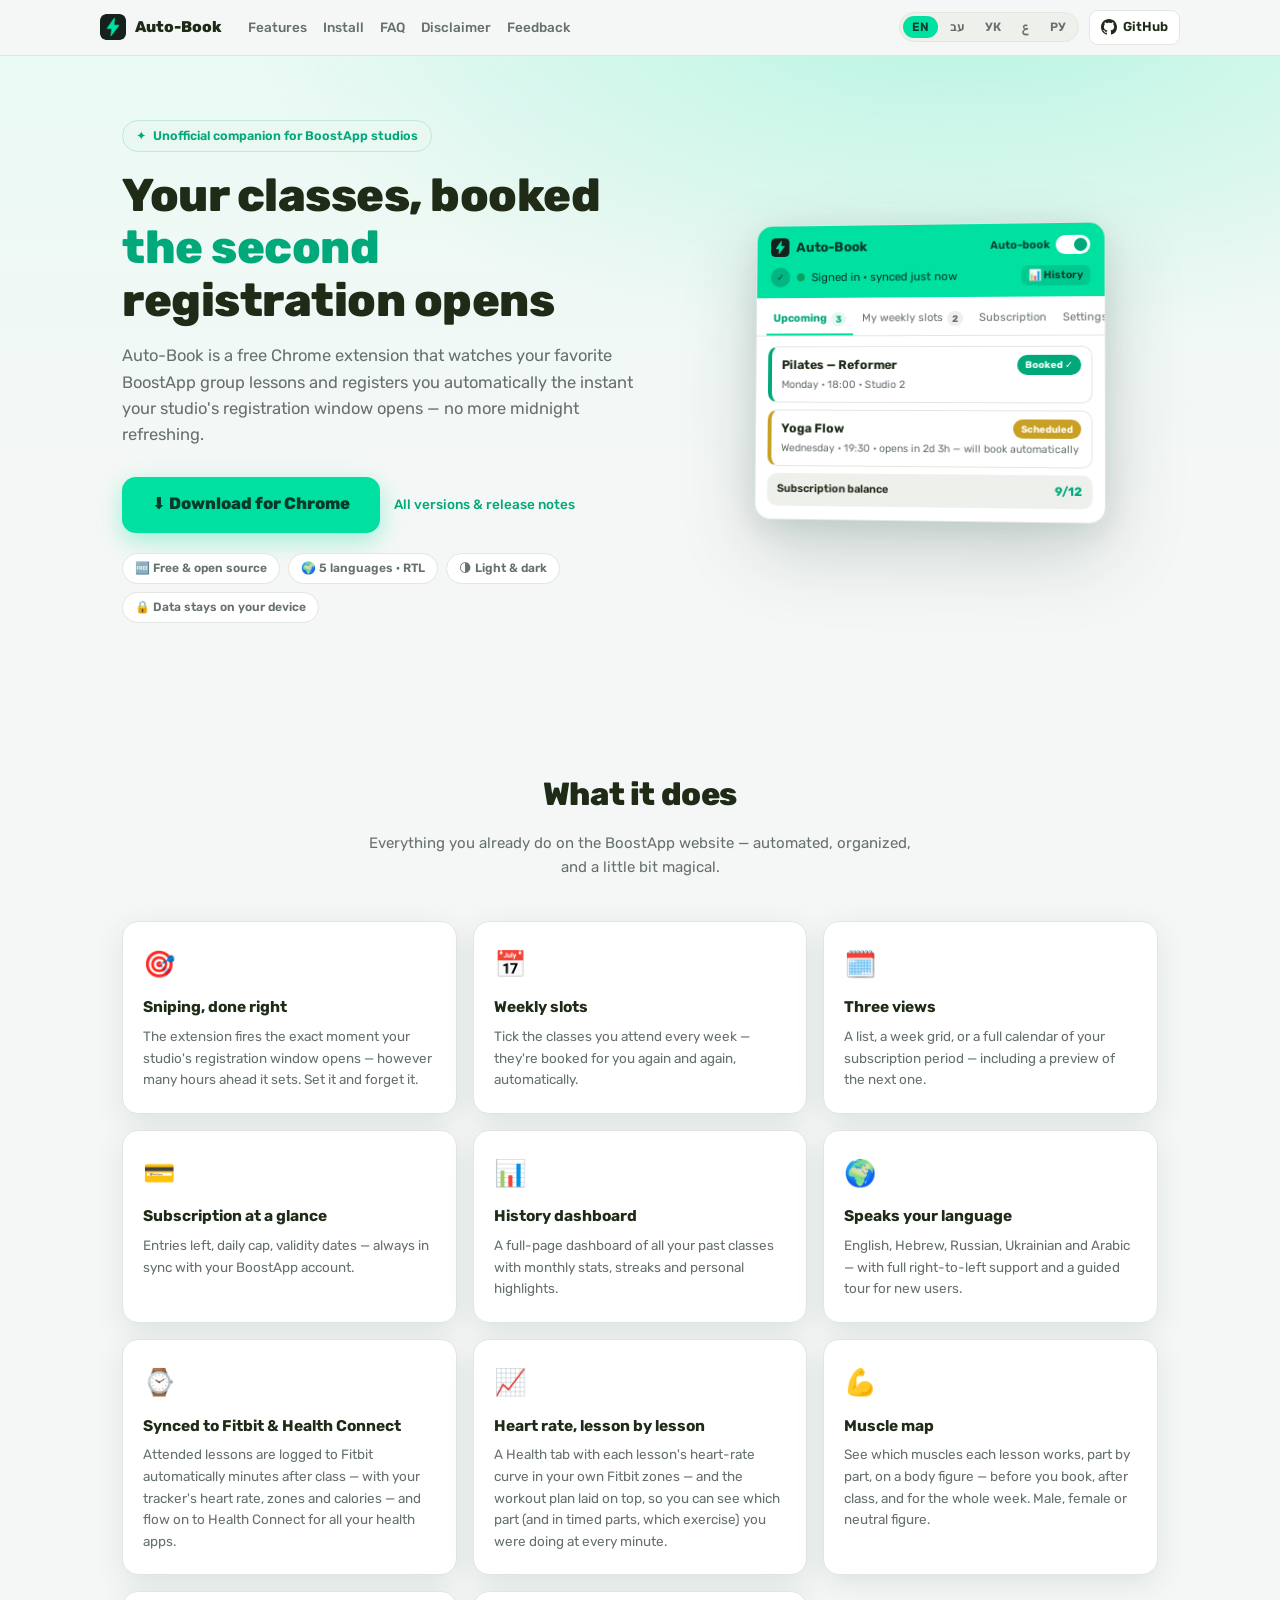
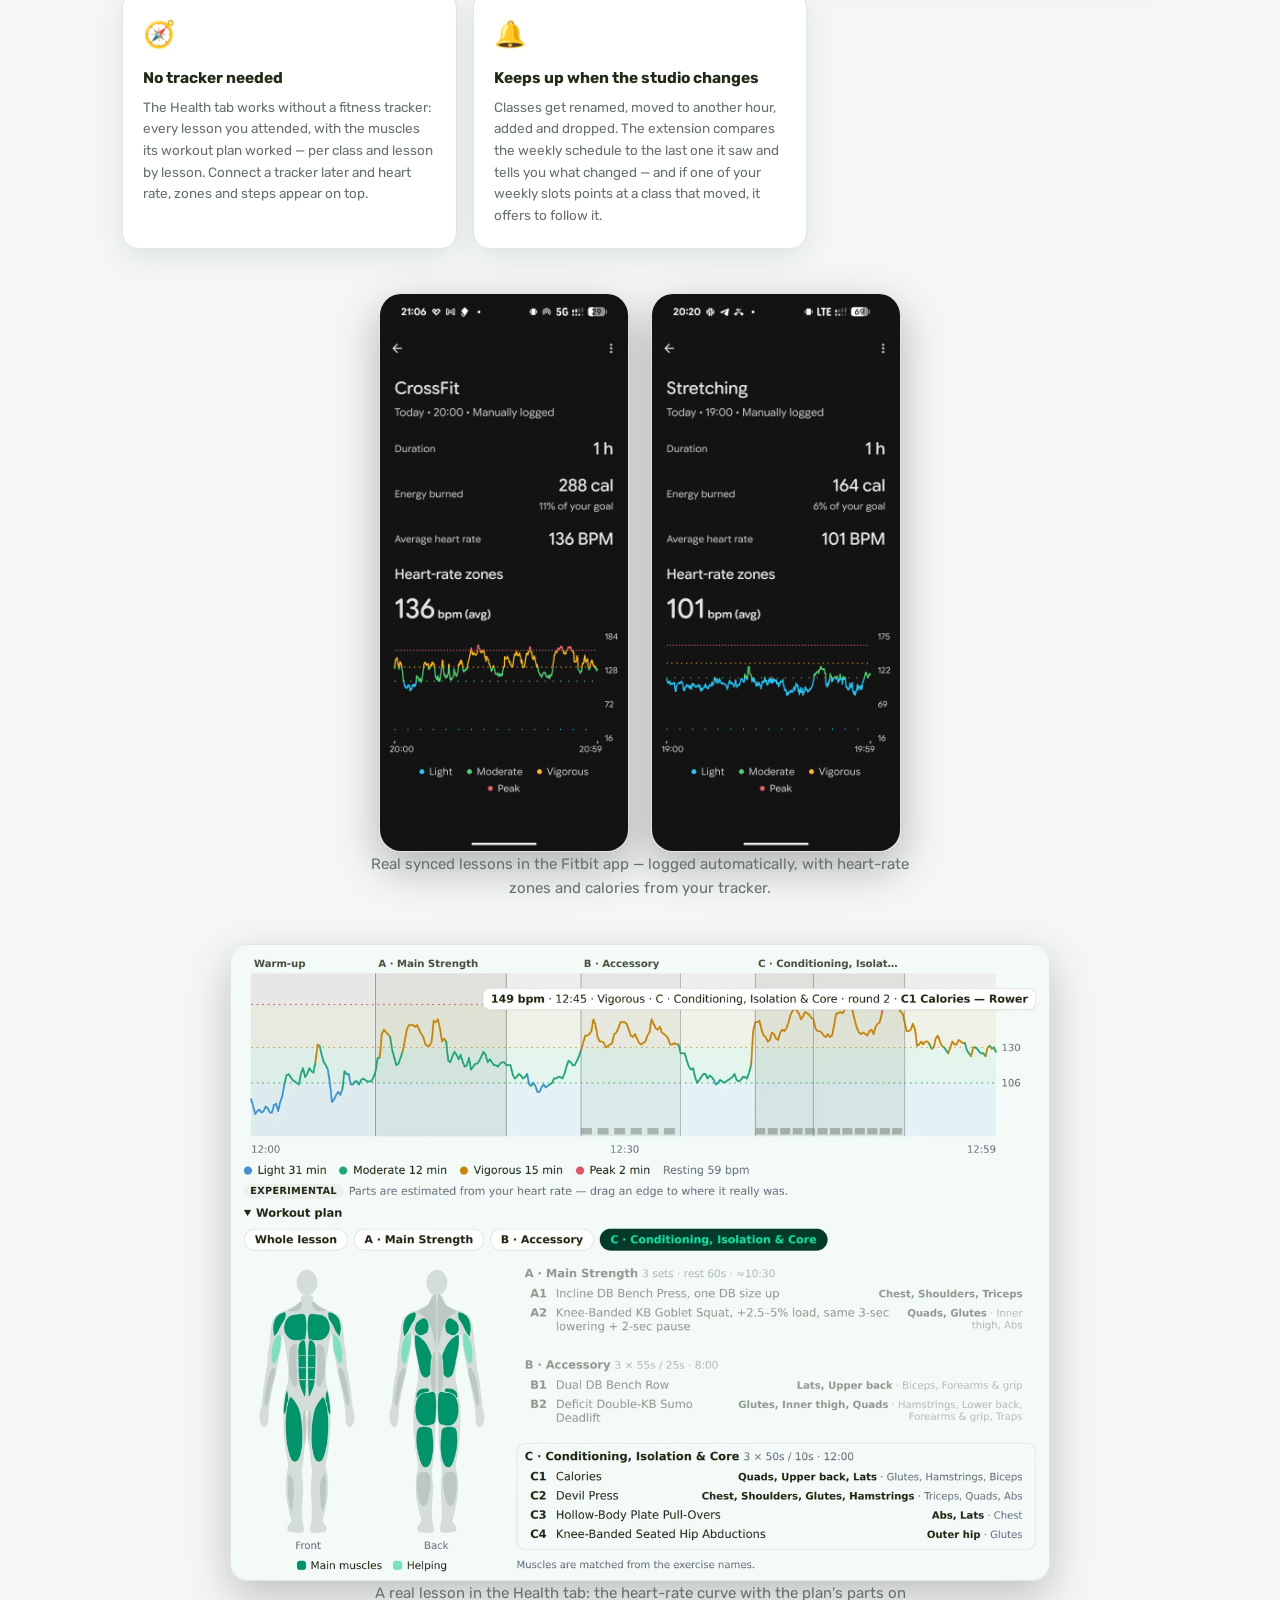
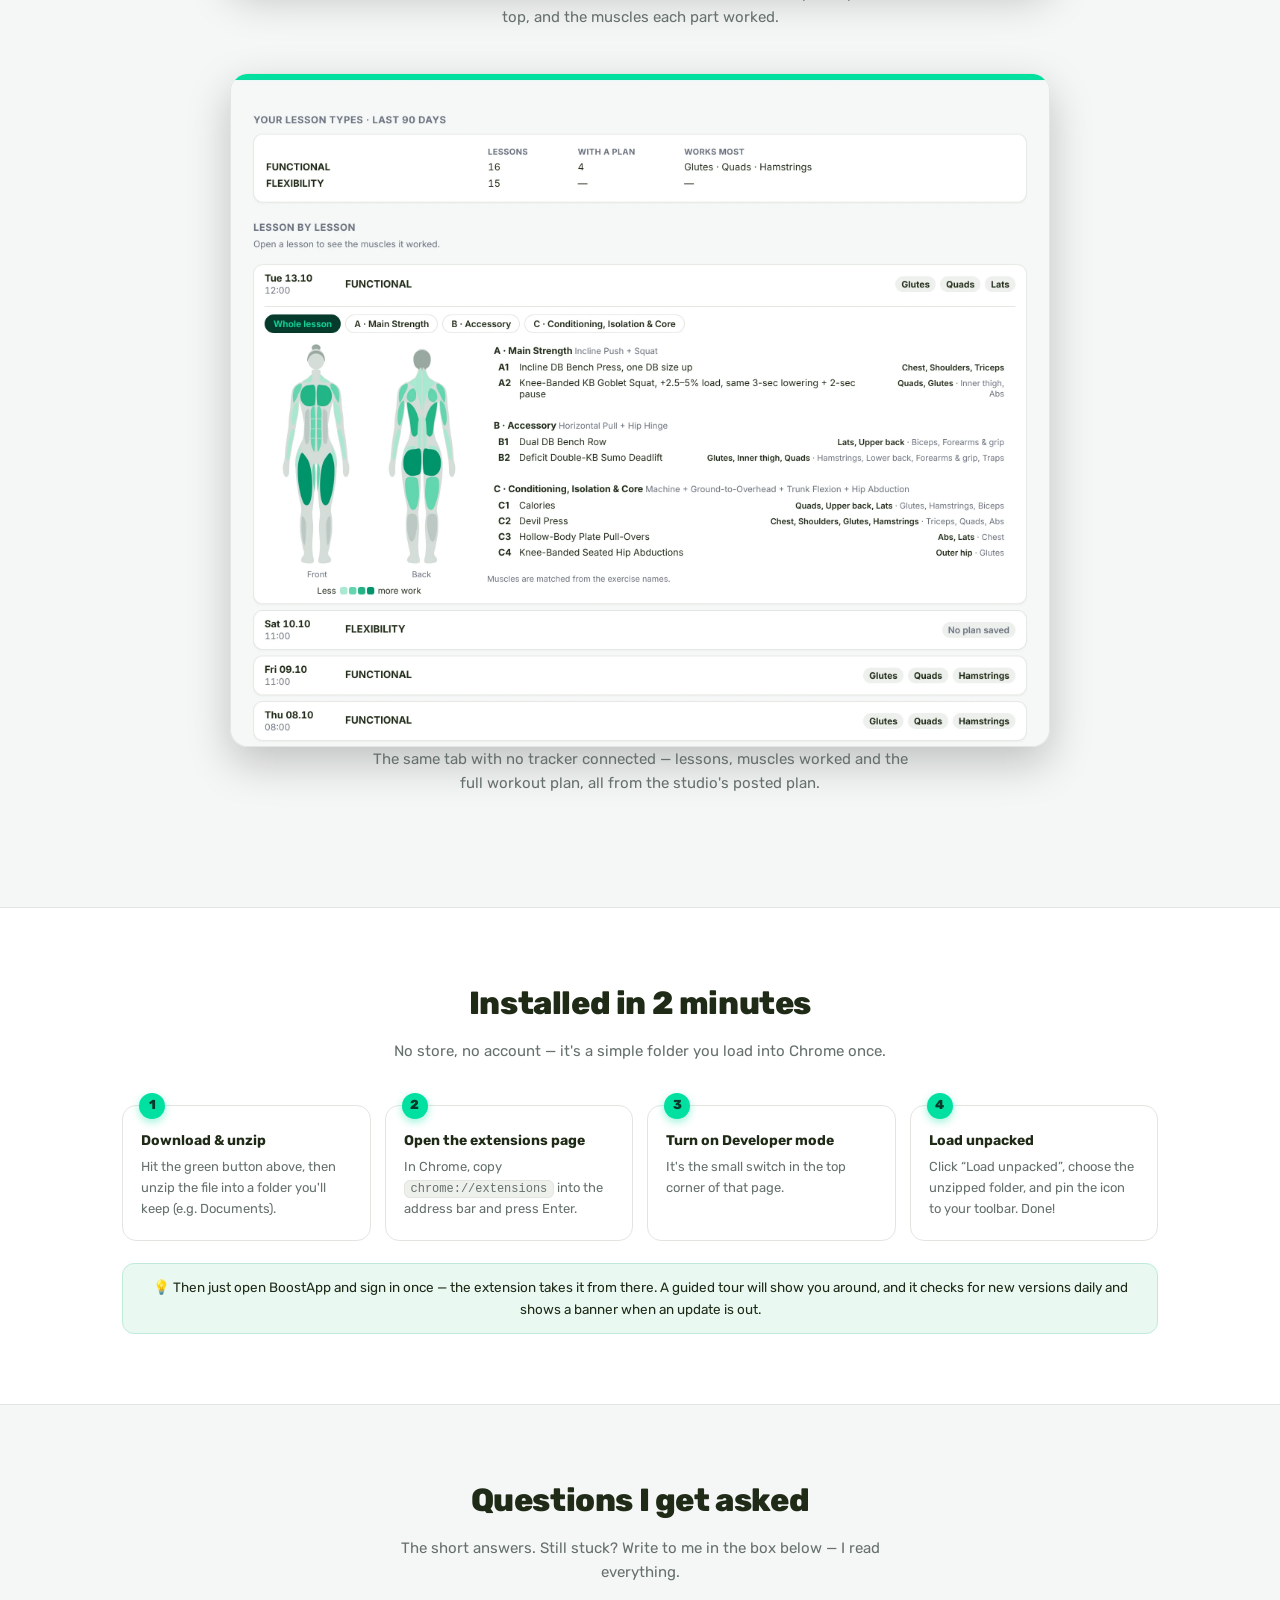
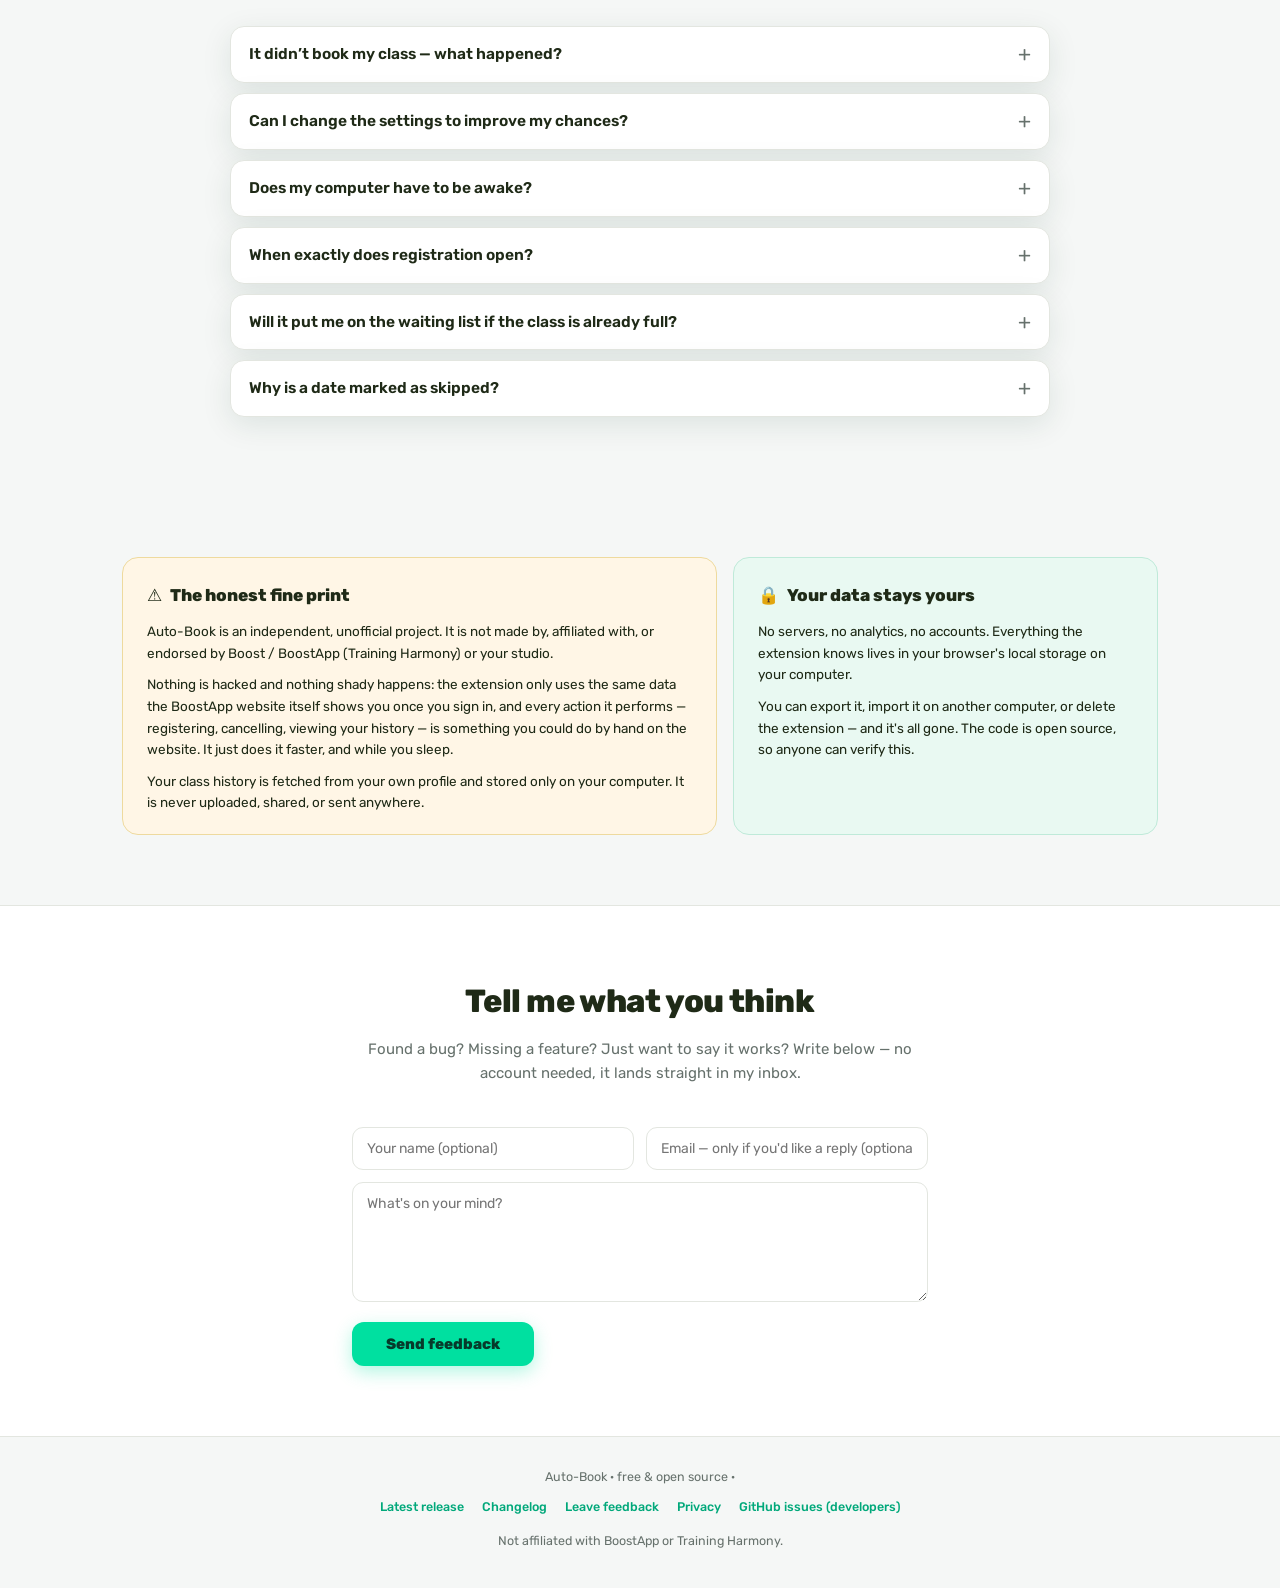
==== commit c0f58d2a: "Site: add FAQ section (5 languages) Six questions with short answers: why a class didn't book, setti" ====
--- a/docs/index.html
+++ b/docs/index.html
@@ -200,6 +200,20 @@
   .rv.in { opacity:1; transform:none; }
   @media (prefers-reduced-motion: reduce){ .rv{ opacity:1; transform:none; transition:none; } }
 
+  /* ── faq ──────────────────────────────────── */
+  .faq { display:grid; gap:10px; max-width:820px; margin:34px auto 0; }
+  .faq details { background:var(--card); border:1px solid var(--line); border-radius:14px;
+    padding:0 18px; box-shadow:var(--shadow); }
+  .faq summary { cursor:pointer; list-style:none; font-weight:600; font-size:15.5px;
+    padding:15px 0; display:flex; align-items:flex-start; gap:12px; }
+  .faq summary::-webkit-details-marker { display:none; }
+  .faq summary::after { content:"+"; margin-inline-start:auto; font-size:21px; font-weight:400;
+    line-height:1.1; color:var(--muted); }
+  .faq details[open] summary::after { content:"\2212"; }
+  .faq summary:hover { color:var(--green-deep); }
+  .faq summary:focus-visible { outline:2px solid var(--green-deep); outline-offset:3px; border-radius:8px; }
+  .faq details p { color:var(--muted); font-size:14.5px; margin:0; padding:0 0 17px; max-width:70ch; }
+
   @media (max-width:900px){
     .hero-in { flex-direction:column; gap:44px; }
     .hero-copy { text-align:center; }
@@ -216,6 +230,7 @@
     <div class="nav-links">
       <a href="#features" data-i18n="nav_features">Features</a>
       <a href="#install" data-i18n="nav_install">Install</a>
+      <a href="#faq" data-i18n="nav_faq">FAQ</a>
       <a href="#disclaimer" data-i18n="nav_disclaimer">Disclaimer</a>
       <a href="#feedback" data-i18n="nav_feedback">Feedback</a>
     </div>
@@ -328,6 +343,21 @@
       <div class="step rv"><h4 data-i18n="s4t">Load unpacked</h4><p data-i18n="s4b">Click "Load unpacked", choose the unzipped folder, and pin the icon to your toolbar. Done!</p></div>
     </div>
     <div class="tip rv" data-i18n="inst_tip">💡 Then just open BoostApp and sign in once — the extension takes it from there. A guided tour will show you around, and it checks for new versions daily and shows a banner when an update is out.</div>
+  </div>
+</section>
+
+<section id="faq">
+  <div class="wrap">
+    <h2 class="sec-title rv" data-i18n="faq_title">Questions I get asked</h2>
+    <p class="sec-sub rv" data-i18n="faq_sub">The short answers. Still stuck? Write to me in the box below — I read everything.</p>
+    <div class="faq">
+      <details class="rv"><summary data-i18n="faq_q1">It didn&#39;t book my class — what happened?</summary><p data-i18n="faq_a1">Look at the notification it sent. &ldquo;Class full at open&rdquo; means the extension did fire on time and every spot was taken in the first second — nobody beat you by being faster, the class simply filled. &ldquo;Snipe skipped — signed out&rdquo; or &ldquo;Signed out of BoostApp&rdquo; means your BoostApp session had expired. No notification at all usually means Chrome wasn&#39;t running, or the computer was asleep, at the moment registration opened.</p></details>
+      <details class="rv"><summary data-i18n="faq_q2">Can I change the settings to improve my chances?</summary><p data-i18n="faq_a2">Not really — the defaults are already as fast as the extension goes: auto-book on, a check every minute, and a 5-minute lead before opening. It wakes up 3 seconds before the window opens and retries every 1.5 seconds for a minute and a half. Raising those numbers won&#39;t book you sooner; what actually matters is the next question.</p></details>
+      <details class="rv"><summary data-i18n="faq_q3">Does my computer have to be awake?</summary><p data-i18n="faq_a3">Yes. Chrome has to be running and the computer awake at the exact moment registration opens — the extension lives in your browser, not on a server. Two things help: keep a BoostApp tab open, and exclude the site from Chrome&#39;s Memory Saver so the tab isn&#39;t put to sleep.</p></details>
+      <details class="rv"><summary data-i18n="faq_q4">When exactly does registration open?</summary><p data-i18n="faq_a4">Your studio decides, per class — often 72 hours before the class starts, but it varies by studio and by class. The extension reads the real value from the schedule: every waiting slot shows its own opening time, and Settings shows your studio&#39;s usual window.</p></details>
+      <details class="rv"><summary data-i18n="faq_q5">Will it put me on the waiting list if the class is already full?</summary><p data-i18n="faq_a5">Not yet. Today it registers for a free spot only, and stops once a class is full. Waiting-list support is planned — plenty of spots free up before class, and the extension can&#39;t see them yet.</p></details>
+      <details class="rv"><summary data-i18n="faq_q6">Why is a date marked as skipped?</summary><p data-i18n="faq_a6">Usually your subscription&#39;s daily limit — if the studio refuses the booking because you&#39;ve already used your entry for that day, the extension marks the date skipped instead of retrying all day. It also marks a date done when you&#39;re already registered, by hand or by the extension.</p></details>
+    </div>
   </div>
 </section>
 
@@ -421,6 +451,21 @@
   s3t:"Turn on Developer mode", s3b:"It's the small switch in the top corner of that page.",
   s4t:"Load unpacked", s4b:"Click “Load unpacked”, choose the unzipped folder, and pin the icon to your toolbar. Done!",
   inst_tip:"💡 Then just open BoostApp and sign in once — the extension takes it from there. A guided tour will show you around, and it checks for new versions daily and shows a banner when an update is out.",
+  nav_faq:"FAQ",
+  faq_title:"Questions I get asked",
+  faq_sub:"The short answers. Still stuck? Write to me in the box below — I read everything.",
+  faq_q1:"It didn’t book my class — what happened?",
+  faq_a1:"Look at the notification it sent. “Class full at open” means the extension did fire on time and every spot was taken in the first second — nobody beat you by being faster, the class simply filled. “Snipe skipped — signed out” or “Signed out of BoostApp” means your BoostApp session had expired. No notification at all usually means Chrome wasn’t running, or the computer was asleep, at the moment registration opened.",
+  faq_q2:"Can I change the settings to improve my chances?",
+  faq_a2:"Not really — the defaults are already as fast as the extension goes: auto-book on, a check every minute, and a 5-minute lead before opening. It wakes up 3 seconds before the window opens and retries every 1.5 seconds for a minute and a half. Raising those numbers won’t book you sooner; what actually matters is the next question.",
+  faq_q3:"Does my computer have to be awake?",
+  faq_a3:"Yes. Chrome has to be running and the computer awake at the exact moment registration opens — the extension lives in your browser, not on a server. Two things help: keep a BoostApp tab open, and exclude the site from Chrome’s Memory Saver so the tab isn’t put to sleep.",
+  faq_q4:"When exactly does registration open?",
+  faq_a4:"Your studio decides, per class — often 72 hours before the class starts, but it varies by studio and by class. The extension reads the real value from the schedule: every waiting slot shows its own opening time, and Settings shows your studio’s usual window.",
+  faq_q5:"Will it put me on the waiting list if the class is already full?",
+  faq_a5:"Not yet. Today it registers for a free spot only, and stops once a class is full. Waiting-list support is planned — plenty of spots free up before class, and the extension can’t see them yet.",
+  faq_q6:"Why is a date marked as skipped?",
+  faq_a6:"Usually your subscription’s daily limit — if the studio refuses the booking because you’ve already used your entry for that day, the extension marks the date skipped instead of retrying all day. It also marks a date done when you’re already registered, by hand or by the extension.",
   disc_title:"The honest fine print",
   disc_1:"Auto-Book is an independent, unofficial project. It is not made by, affiliated with, or endorsed by Boost / BoostApp (Training Harmony) or your studio.",
   disc_2:"Nothing is hacked and nothing shady happens: the extension only uses the same data the BoostApp website itself shows you once you sign in, and every action it performs — registering, cancelling, viewing your history — is something you could do by hand on the website. It just does it faster, and while you sleep.",
@@ -477,6 +522,21 @@
   s3t:"הפעילו מצב מפתחים", s3b:"זה המתג הקטן בפינת הדף.",
   s4t:"טעינת תוסף לא ארוז", s4b:"לחצו “Load unpacked”, בחרו את התיקייה שחילצתם, והצמידו את הסמל לסרגל. סיימתם!",
   inst_tip:"💡 עכשיו רק פתחו את BoostApp והתחברו פעם אחת — התוסף ימשיך משם. סיור מודרך יראה לכם הכול, והוא בודק עדכונים מדי יום ומציג באנר כשיש גרסה חדשה.",
+  nav_faq:"שאלות נפוצות",
+  faq_title:"שאלות שחוזרות",
+  faq_sub:"התשובות הקצרות. עדיין תקועים? כתבו לי בתיבה למטה — אני קורא הכול.",
+  faq_q1:"השיעור לא נרשם — מה קרה?",
+  faq_a1:"תסתכלו בהתראה שהגיעה. «Class full at open» אומר שהתוסף פעל בזמן וכל המקומות נתפסו בשנייה הראשונה — אף אחד לא היה מהיר יותר, השיעור פשוט התמלא. «Snipe skipped — signed out» או «Signed out of BoostApp» אומר שההתחברות ל‑BoostApp פגה. אם לא הגיעה שום התראה, בדרך כלל כרום לא רץ או שהמחשב היה במצב שינה ברגע שההרשמה נפתחה.",
+  faq_q2:"אפשר לשנות הגדרות כדי להגדיל את הסיכוי?",
+  faq_a2:"לא ממש — ברירות המחדל הן כבר המהירות המרבית של התוסף: הזמנה אוטומטית פעילה, בדיקה כל דקה, ומרווח של 5 דקות לפני הפתיחה. הוא מתעורר 3 שניות לפני שחלון ההרשמה נפתח ומנסה כל שנייה וחצי במשך דקה וחצי. להגדיל את המספרים לא יזמין מוקדם יותר — מה שבאמת משנה זו השאלה הבאה.",
+  faq_q3:"המחשב חייב להיות ער?",
+  faq_a3:"כן. כרום צריך לרוץ והמחשב צריך להיות ער בדיוק ברגע שההרשמה נפתחת — התוסף חי בדפדפן שלכם, לא בשרת. שני דברים שעוזרים: להשאיר טאב פתוח של BoostApp, ולהוציא את האתר מה‑Memory Saver של כרום כדי שהטאב לא יירדם.",
+  faq_q4:"מתי בדיוק נפתחת ההרשמה?",
+  faq_a4:"המועדון קובע, לכל שיעור בנפרד — לעיתים קרובות 72 שעות לפני תחילת השיעור, אבל זה משתנה ממועדון למועדון ומשיעור לשיעור. התוסף קורא את הערך האמיתי מלוח הזמנים: כל משבצת ממתינה מציגה את שעת הפתיחה שלה, ובהגדרות מופיע החלון הרגיל של המועדון שלכם.",
+  faq_q5:"הוא ירשום אותי לרשימת המתנה אם השיעור כבר מלא?",
+  faq_a5:"עדיין לא. כרגע הוא נרשם רק למקום פנוי, וכשהשיעור מלא הוא מפסיק לנסות. רישום לרשימת המתנה מתוכנן — לא מעט מקומות מתפנים לפני השיעור, והתוסף עוד לא רואה אותם.",
+  faq_q6:"למה תאריך מסומן כמדולג?",
+  faq_a6:"בדרך כלל בגלל המגבלה היומית של המנוי — אם המועדון דוחה את ההרשמה כי כבר נוצלה כניסה באותו יום, התוסף מסמן את התאריך כמדולג במקום לנסות שוב כל היום. הוא גם מסמן תאריך כמבוצע כשאתם כבר רשומים לשיעור, ידנית או דרך התוסף.",
   disc_title:"גילוי נאות — חשוב לקרוא",
   disc_1:"Auto-Book הוא פרויקט עצמאי ולא־רשמי. הוא לא נוצר על ידי Boost / BoostApp (Training Harmony) או הסטודיו שלכם, לא קשור אליהם ולא מאושר על ידם.",
   disc_2:"שום דבר לא נפרץ ושום דבר חשוד לא קורה: התוסף משתמש רק באותם נתונים שאתר BoostApp עצמו מציג לכם אחרי התחברות, וכל פעולה שהוא מבצע — הרשמה, ביטול, צפייה בהיסטוריה — היא פעולה שיכולתם לעשות ידנית באתר. הוא פשוט עושה את זה מהר יותר, וגם כשאתם ישנים.",
@@ -533,6 +593,21 @@
   s3t:"Увімкніть режим розробника", s3b:"Це маленький перемикач у куті тієї сторінки.",
   s4t:"Load unpacked", s4b:"Натисніть “Load unpacked”, оберіть розпаковану теку й закріпіть іконку на панелі. Готово!",
   inst_tip:"💡 Далі просто відкрийте BoostApp і ввійдіть один раз — розширення зробить решту. Навчальний тур усе покаже, а щоденна перевірка повідомить банером про нову версію.",
+  nav_faq:"Питання",
+  faq_title:"Часті запитання",
+  faq_sub:"Короткі відповіді. Щось не так? Напишіть мені у формі нижче — я читаю все.",
+  faq_q1:"Розширення не записало мене — що сталося?",
+  faq_a1:"Подивіться на сповіщення. «Class full at open» означає, що розширення спрацювало вчасно, але всі місця розібрали за першу секунду — ніхто не був швидшим, заняття просто заповнилося. «Snipe skipped — signed out» або «Signed out of BoostApp» означає, що сесія BoostApp завершилася. Якщо сповіщення не було взагалі, зазвичай у момент відкриття запису Chrome не працював або комп’ютер спав.",
+  faq_q2:"Чи можна змінити налаштування, щоб підвищити шанси?",
+  faq_a2:"По суті ні — типові значення вже найшвидші: авто-запис увімкнено, перевірка щохвилини, запас 5 хвилин до відкриття. Розширення прокидається за 3 секунди до відкриття і повторює спробу кожні 1,5 секунди протягом півтори хвилини. Збільшення цих чисел не пришвидшить запис — важливіше наступне запитання.",
+  faq_q3:"Чи має комп’ютер не спати?",
+  faq_a3:"Так. У момент відкриття запису Chrome має бути запущений, а комп’ютер — не спати: розширення працює у вашому браузері, а не на сервері. Допомагають дві речі: тримати відкритою вкладку BoostApp і виключити сайт із Memory Saver у Chrome, щоб вкладка не «засинала».",
+  faq_q4:"Коли саме відкривається запис?",
+  faq_a4:"Це вирішує студія, окремо для кожного заняття — часто за 72 години до початку, але це залежить від студії та заняття. Розширення бере справжнє значення з розкладу: кожен слот в очікуванні показує власний час відкриття, а в налаштуваннях — звичайне вікно вашої студії.",
+  faq_q5:"Чи запише він мене до списку очікування, якщо місць уже немає?",
+  faq_a5:"Поки що ні. Зараз він записує лише на вільне місце і зупиняється, коли заняття заповнене. Підтримка списку очікування в планах: перед заняттям звільняється чимало місць, а розширення їх поки не бачить.",
+  faq_q6:"Чому дата позначена як пропущена?",
+  faq_a6:"Зазвичай через денний ліміт абонемента: якщо студія відхиляє запис, бо вхід на цей день уже використано, розширення позначає дату пропущеною, замість того щоб цілий день повторювати спроби. Дата також позначається як виконана, якщо ви вже записані — вручну або через розширення.",
   disc_title:"Чесно та відверто",
   disc_1:"Auto-Book — незалежний, неофіційний проєкт. Він не створений Boost / BoostApp (Training Harmony) чи вашою студією, не пов'язаний із ними й не схвалений ними.",
   disc_2:"Нічого не зламано й нічого підозрілого не відбувається: розширення використовує лише ті дані, які сайт BoostApp сам показує вам після входу, а кожна його дія — реєстрація, скасування, перегляд історії — це те, що ви могли б зробити вручну на сайті. Просто швидше, і навіть коли ви спите.",
@@ -589,6 +664,21 @@
   s3t:"فعّل وضع المطوّر", s3b:"إنه المفتاح الصغير في زاوية تلك الصفحة.",
   s4t:"Load unpacked", s4b:"اضغط “Load unpacked”، واختر المجلد الذي فككت ضغطه، وثبّت الأيقونة في الشريط. انتهيت!",
   inst_tip:"💡 بعدها افتح BoostApp وسجّل الدخول مرة واحدة — والإضافة تتولى الباقي. جولة إرشادية ستعرّفك على كل شيء، وتفحص الإضافة التحديثات يوميًا وتعرض شريطًا عند صدور إصدار جديد.",
+  nav_faq:"أسئلة",
+  faq_title:"أسئلة متكرّرة",
+  faq_sub:"إجابات قصيرة. ما زال هناك إشكال؟ اكتب لي في النموذج أدناه — أقرأ كل الرسائل.",
+  faq_q1:"لم تسجّلني الإضافة في الحصة — ماذا حدث؟",
+  faq_a1:"انظر إلى الإشعار الذي وصلك. «Class full at open» يعني أنّ الإضافة عملت في وقتها لكن كل المقاعد حُجزت في الثانية الأولى — لم يسبقك أحد بالسرعة، الحصة امتلأت ببساطة. «Snipe skipped — signed out» أو «Signed out of BoostApp» يعني أنّ جلستك في BoostApp قد انتهت. وإن لم يصلك أي إشعار، فغالبًا لم يكن كروم يعمل أو كان الحاسوب نائمًا لحظة فتح التسجيل.",
+  faq_q2:"هل يمكن تغيير الإعدادات لزيادة الفرص؟",
+  faq_a2:"ليس فعليًا — القيم الافتراضية هي الأسرع أصلًا: الحجز التلقائي مُفعّل، تحقّق كل دقيقة، وفارق 5 دقائق قبل الفتح. تستيقظ الإضافة قبل 3 ثوانٍ من الفتح وتعيد المحاولة كل ثانية ونصف لمدة دقيقة ونصف. رفع هذه الأرقام لا يجعل الحجز أسرع — المهم هو السؤال التالي.",
+  faq_q3:"هل يجب أن يكون الحاسوب مستيقظًا؟",
+  faq_a3:"نعم. يجب أن يكون كروم يعمل والحاسوب مستيقظًا في لحظة فتح التسجيل تمامًا — فالإضافة تعمل داخل متصفّحك لا على خادم. أمران يساعدان: أبقِ تبويب BoostApp مفتوحًا، واستثنِ الموقع من Memory Saver في كروم حتى لا «ينام» التبويب.",
+  faq_q4:"متى يفتح التسجيل بالضبط؟",
+  faq_a4:"الاستوديو يقرّر ذلك لكل حصة على حدة — كثيرًا قبل 72 ساعة من بدء الحصة، لكنه يختلف من استوديو لآخر ومن حصة لأخرى. تقرأ الإضافة القيمة الحقيقية من الجدول: كل موعد في الانتظار يعرض وقت فتحه الخاص، والإعدادات تعرض النافذة المعتادة لاستوديوك.",
+  faq_q5:"هل تسجّلني في قائمة الانتظار إذا امتلأت الحصة؟",
+  faq_a5:"ليس بعد. حاليًا تسجّل في المقاعد الشاغرة فقط، وتتوقف عندما تمتلئ الحصة. دعم قائمة الانتظار مُخطَّط له — تتحرّر مقاعد كثيرة قبل الحصة، والإضافة لا تراها بعد.",
+  faq_q6:"لماذا يظهر تاريخ على أنه مُتخطّى؟",
+  faq_a6:"عادةً بسبب الحدّ اليومي في اشتراكك: إذا رفض الاستوديو الحجز لأنك استخدمت دخولك لذلك اليوم، تضع الإضافة علامة «متخطّى» على التاريخ بدل إعادة المحاولة طوال اليوم. كما تضع علامة «تمّ» إذا كنت مسجّلًا بالفعل، يدويًا أو عبر الإضافة.",
   disc_title:"الكلام الصريح",
   disc_1:"Auto-Book مشروع مستقل وغير رسمي. لم تصنعه Boost / BoostApp (Training Harmony) ولا الاستوديو الخاص بك، ولا يرتبط بهما ولا يحظى بموافقتهما.",
   disc_2:"لا اختراق ولا شيء مريب: تستخدم الإضافة فقط البيانات نفسها التي يعرضها لك موقع BoostApp بعد تسجيل الدخول، وكل ما تفعله — التسجيل، الإلغاء، عرض السجل — يمكنك فعله يدويًا على الموقع. هي فقط أسرع، وتعمل حتى وأنت نائم.",
@@ -645,6 +735,21 @@
   s3t:"Включите режим разработчика", s3b:"Это маленький переключатель в углу той страницы.",
   s4t:"Load unpacked", s4b:"Нажмите “Load unpacked”, выберите распакованную папку и закрепите иконку на панели. Готово!",
   inst_tip:"💡 Дальше просто откройте BoostApp и войдите один раз — расширение сделает остальное. Обучающий тур всё покажет, а ежедневная проверка сообщит баннером о новой версии.",
+  nav_faq:"Вопросы",
+  faq_title:"Частые вопросы",
+  faq_sub:"Короткие ответы. Что-то не так? Напишите мне в форме ниже — я читаю всё.",
+  faq_q1:"Расширение не записало меня — что случилось?",
+  faq_a1:"Посмотрите на уведомление. «Class full at open» значит, что расширение сработало вовремя, но все места разобрали в первую же секунду — никто не оказался быстрее, занятие просто заполнилось. «Snipe skipped — signed out» или «Signed out of BoostApp» значит, что сессия BoostApp истекла. Если уведомления не было вовсе, обычно в момент открытия записи Chrome не был запущен или компьютер спал.",
+  faq_q2:"Можно изменить настройки, чтобы повысить шансы?",
+  faq_a2:"По сути нет — значения по умолчанию уже самые быстрые: авто-запись включена, проверка раз в минуту, запас 5 минут до открытия. Расширение просыпается за 3 секунды до открытия и повторяет попытку каждые 1,5 секунды в течение полутора минут. Увеличение этих чисел не ускорит запись — важнее следующий вопрос.",
+  faq_q3:"Компьютер должен быть включён?",
+  faq_a3:"Да. В момент открытия записи Chrome должен быть запущен, а компьютер — не спать: расширение работает в вашем браузере, а не на сервере. Помогают две вещи: держать открытой вкладку BoostApp и исключить сайт из Memory Saver в Chrome, чтобы вкладка не «засыпала».",
+  faq_q4:"Когда именно открывается запись?",
+  faq_a4:"Это решает студия, отдельно для каждого занятия — часто за 72 часа до начала, но это зависит от студии и занятия. Расширение берёт реальное значение из расписания: у каждого ожидающего слота показано своё время открытия, а в настройках — обычное окно вашей студии.",
+  faq_q5:"Запишет ли он меня в лист ожидания, если мест уже нет?",
+  faq_a5:"Пока нет. Сейчас он записывает только на свободное место и останавливается, когда занятие заполнено. Поддержка листа ожидания в планах: перед занятием освобождается немало мест, а расширение их пока не видит.",
+  faq_q6:"Почему дата отмечена как пропущенная?",
+  faq_a6:"Обычно из-за дневного лимита абонемента: если студия отклоняет запись, потому что вход на этот день уже использован, расширение помечает дату пропущенной, вместо того чтобы весь день повторять попытки. Дата также отмечается как выполненная, если вы уже записаны — вручную или через расширение.",
   disc_title:"Честно о главном",
   disc_1:"Auto-Book — независимый, неофициальный проект. Он не создан Boost / BoostApp (Training Harmony) или вашей студией, не связан с ними и не одобрен ими.",
   disc_2:"Ничего не взломано и ничего подозрительного не происходит: расширение использует только те данные, которые сайт BoostApp сам показывает вам после входа, а каждое его действие — запись, отмена, просмотр истории — это то, что вы могли бы сделать вручную на сайте. Просто быстрее, и даже пока вы спите.",
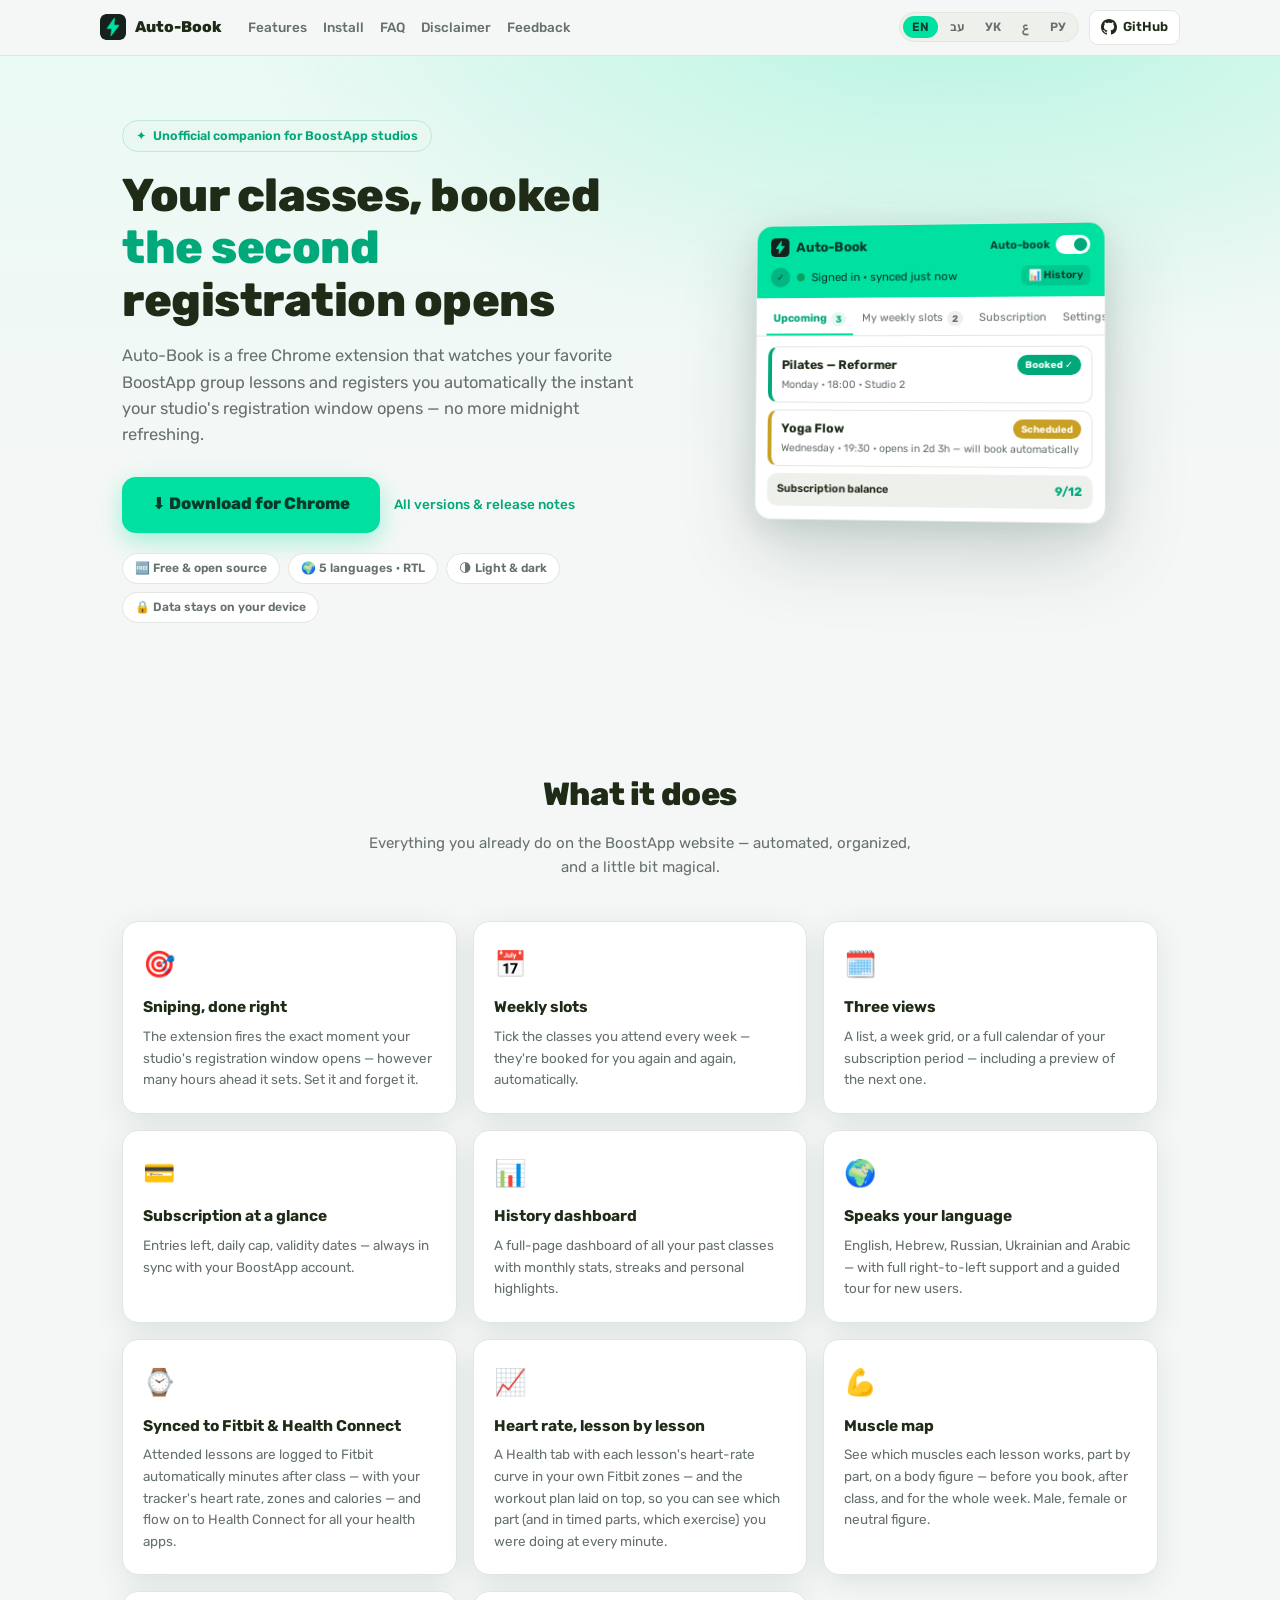
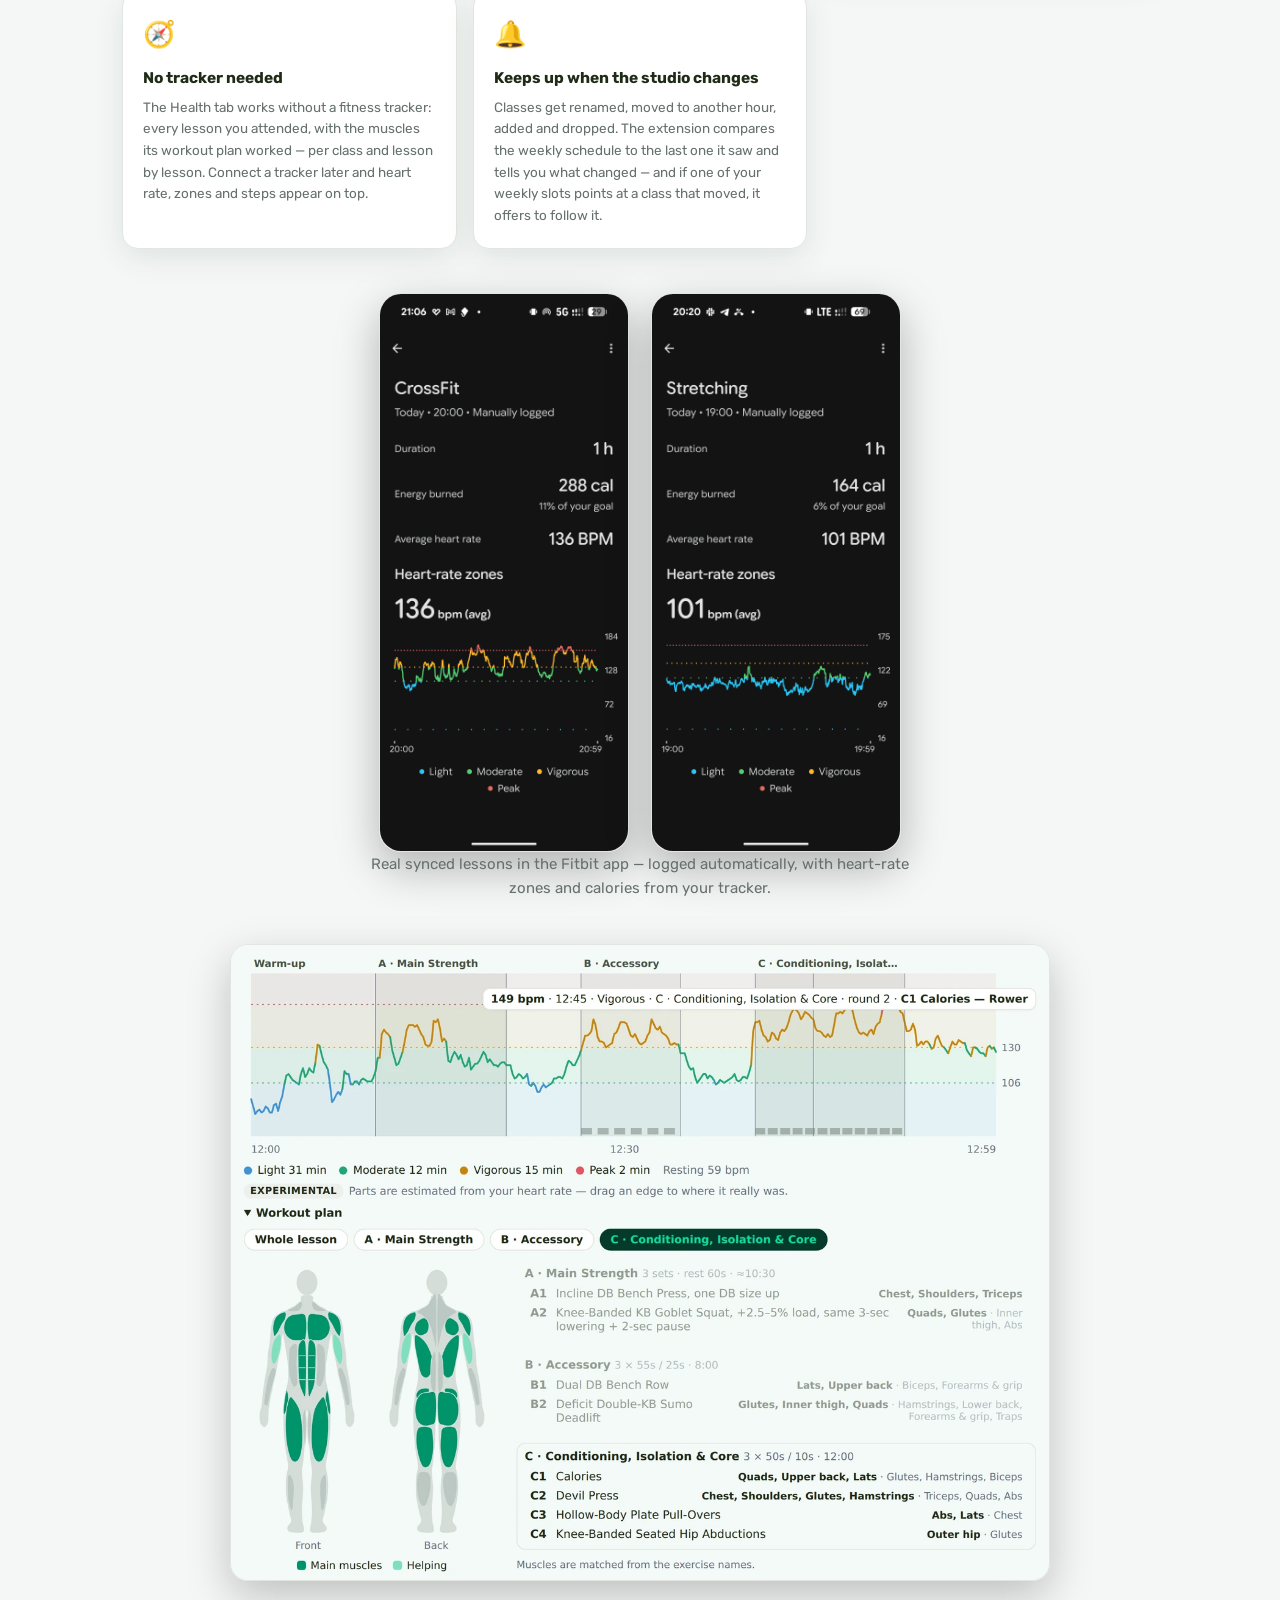
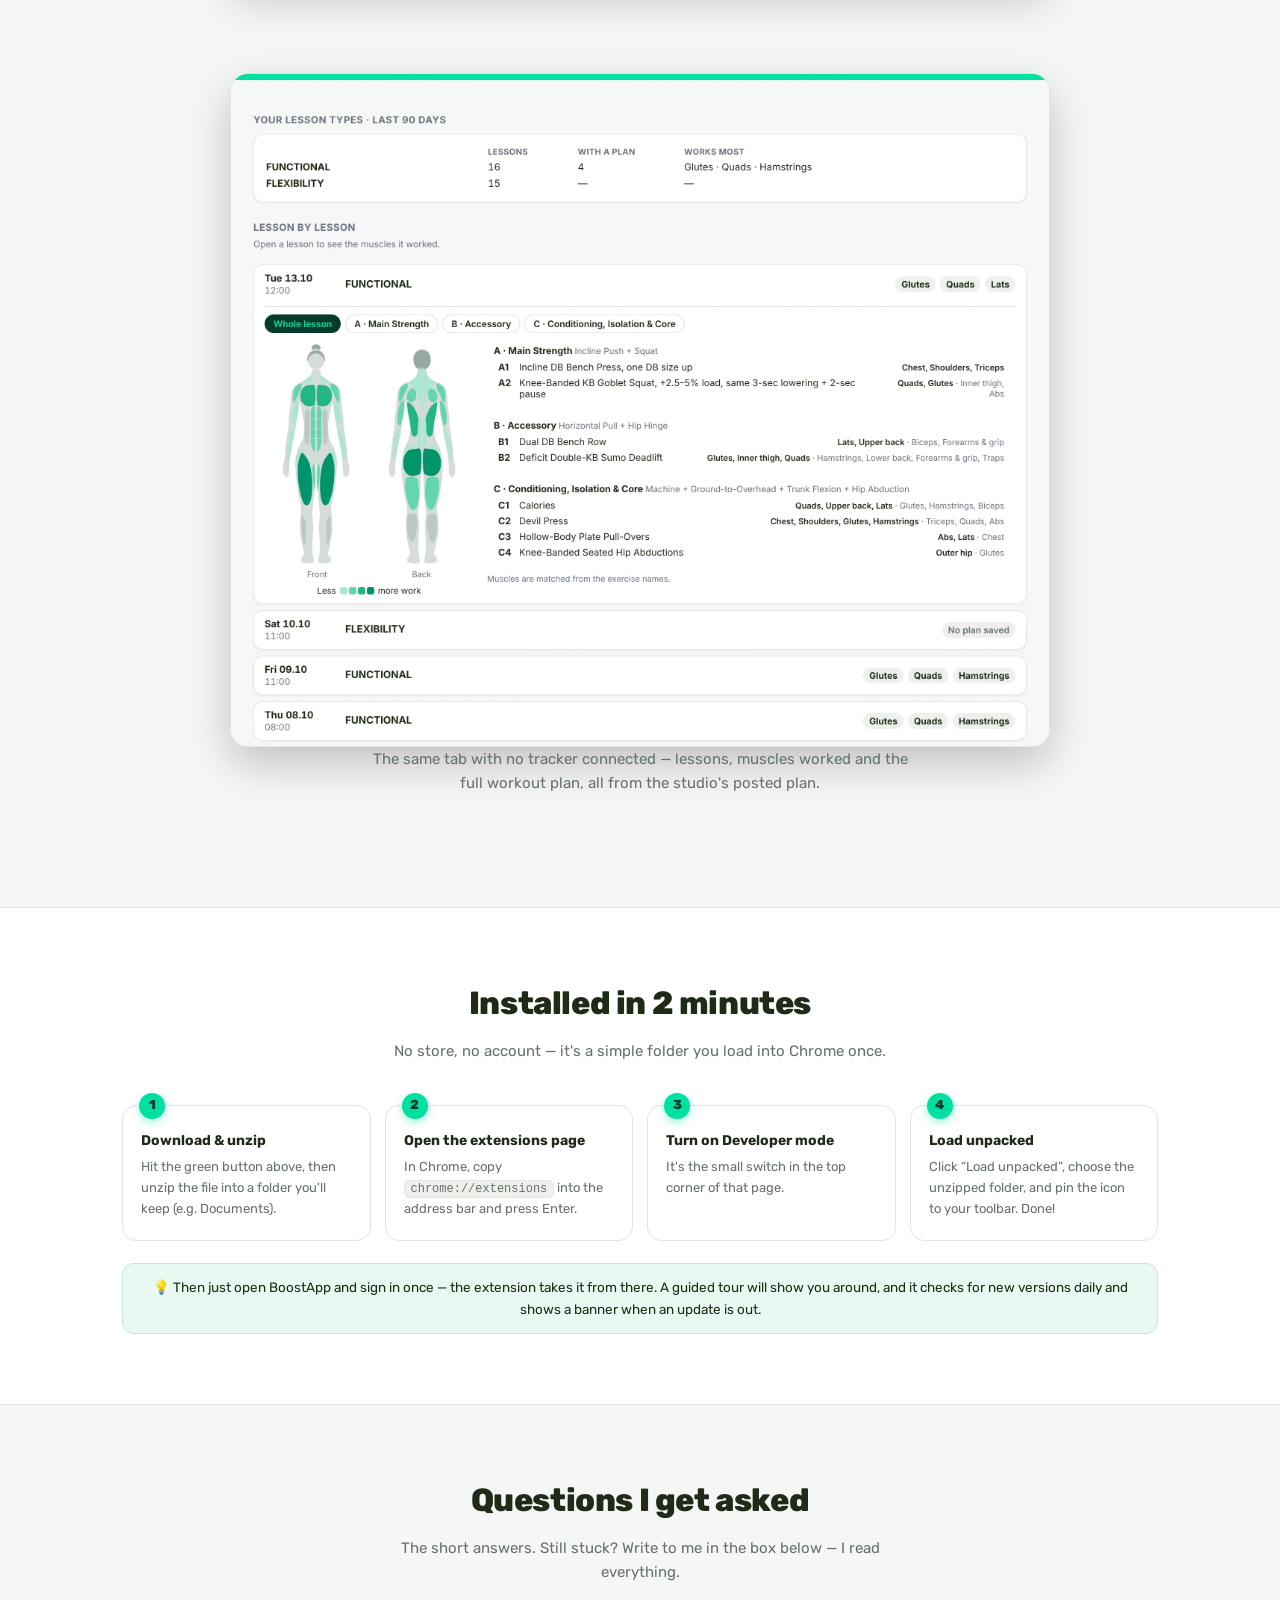
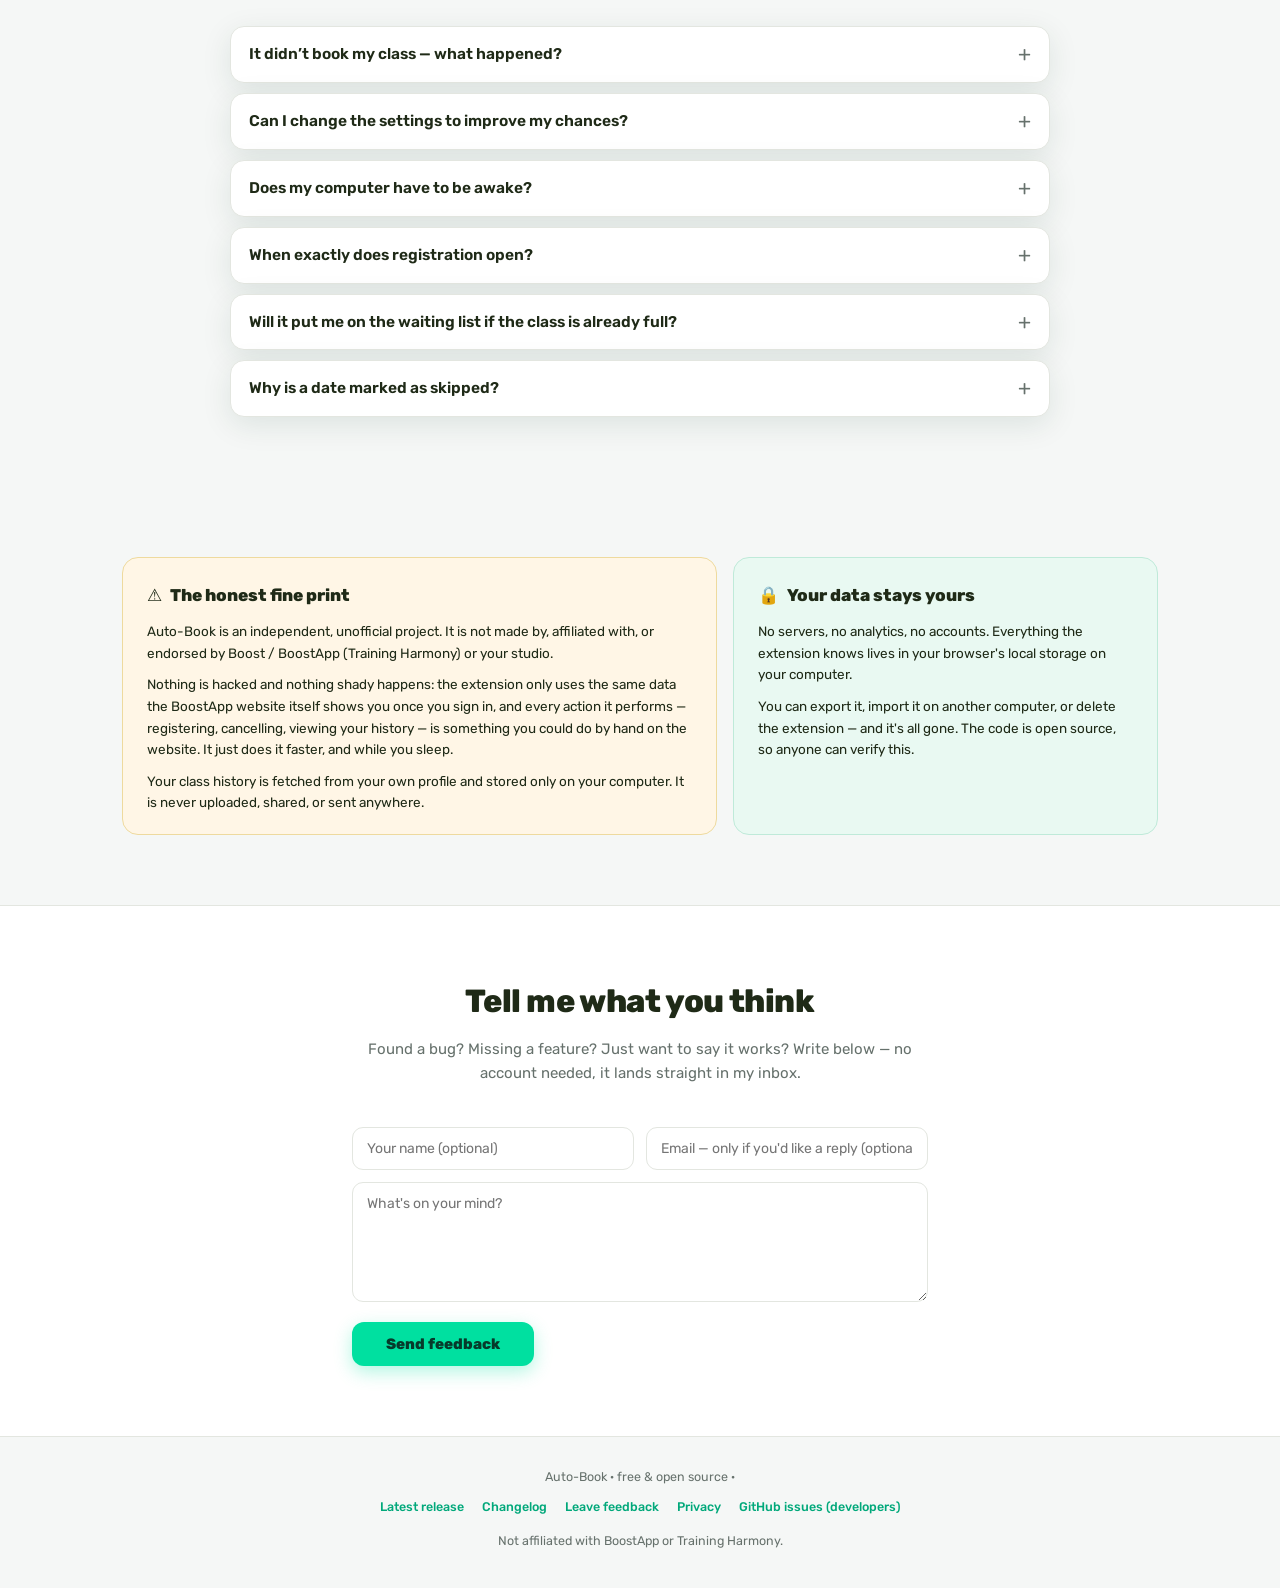
==== commit f108137e: "Site FAQ: correct the waiting-list answer (5 languages) The extension never joins a waiting list on " ====
--- a/docs/index.html
+++ b/docs/index.html
@@ -355,7 +355,7 @@
       <details class="rv"><summary data-i18n="faq_q2">Can I change the settings to improve my chances?</summary><p data-i18n="faq_a2">Not really — the defaults are already as fast as the extension goes: auto-book on, a check every minute, and a 5-minute lead before opening. It wakes up 3 seconds before the window opens and retries every 1.5 seconds for a minute and a half. Raising those numbers won&#39;t book you sooner; what actually matters is the next question.</p></details>
       <details class="rv"><summary data-i18n="faq_q3">Does my computer have to be awake?</summary><p data-i18n="faq_a3">Yes. Chrome has to be running and the computer awake at the exact moment registration opens — the extension lives in your browser, not on a server. Two things help: keep a BoostApp tab open, and exclude the site from Chrome&#39;s Memory Saver so the tab isn&#39;t put to sleep.</p></details>
       <details class="rv"><summary data-i18n="faq_q4">When exactly does registration open?</summary><p data-i18n="faq_a4">Your studio decides, per class — often 72 hours before the class starts, but it varies by studio and by class. The extension reads the real value from the schedule: every waiting slot shows its own opening time, and Settings shows your studio&#39;s usual window.</p></details>
-      <details class="rv"><summary data-i18n="faq_q5">Will it put me on the waiting list if the class is already full?</summary><p data-i18n="faq_a5">Not yet. Today it registers for a free spot only, and stops once a class is full. Waiting-list support is planned — plenty of spots free up before class, and the extension can&#39;t see them yet.</p></details>
+      <details class="rv"><summary data-i18n="faq_q5">Will it put me on the waiting list if the class is already full?</summary><p data-i18n="faq_a5">Not on purpose. It only tries when the class shows a free spot, and stops when the class is full. But if someone cancels and BoostApp holds that spot for people already waiting, BoostApp may put you at the end of the waiting list instead of giving you the spot. Check the BoostApp app to see which one you got. Joining the waiting list on purpose is planned.</p></details>
       <details class="rv"><summary data-i18n="faq_q6">Why is a date marked as skipped?</summary><p data-i18n="faq_a6">Usually your subscription&#39;s daily limit — if the studio refuses the booking because you&#39;ve already used your entry for that day, the extension marks the date skipped instead of retrying all day. It also marks a date done when you&#39;re already registered, by hand or by the extension.</p></details>
     </div>
   </div>
@@ -463,7 +463,7 @@
   faq_q4:"When exactly does registration open?",
   faq_a4:"Your studio decides, per class — often 72 hours before the class starts, but it varies by studio and by class. The extension reads the real value from the schedule: every waiting slot shows its own opening time, and Settings shows your studio’s usual window.",
   faq_q5:"Will it put me on the waiting list if the class is already full?",
-  faq_a5:"Not yet. Today it registers for a free spot only, and stops once a class is full. Waiting-list support is planned — plenty of spots free up before class, and the extension can’t see them yet.",
+  faq_a5:"Not on purpose. It only tries when the class shows a free spot, and stops when the class is full. But if someone cancels and BoostApp holds that spot for people already waiting, BoostApp may put you at the end of the waiting list instead of giving you the spot. Check the BoostApp app to see which one you got. Joining the waiting list on purpose is planned.",
   faq_q6:"Why is a date marked as skipped?",
   faq_a6:"Usually your subscription’s daily limit — if the studio refuses the booking because you’ve already used your entry for that day, the extension marks the date skipped instead of retrying all day. It also marks a date done when you’re already registered, by hand or by the extension.",
   disc_title:"The honest fine print",
@@ -534,7 +534,7 @@
   faq_q4:"מתי בדיוק נפתחת ההרשמה?",
   faq_a4:"המועדון קובע, לכל שיעור בנפרד — לעיתים קרובות 72 שעות לפני תחילת השיעור, אבל זה משתנה ממועדון למועדון ומשיעור לשיעור. התוסף קורא את הערך האמיתי מלוח הזמנים: כל משבצת ממתינה מציגה את שעת הפתיחה שלה, ובהגדרות מופיע החלון הרגיל של המועדון שלכם.",
   faq_q5:"הוא ירשום אותי לרשימת המתנה אם השיעור כבר מלא?",
-  faq_a5:"עדיין לא. כרגע הוא נרשם רק למקום פנוי, וכשהשיעור מלא הוא מפסיק לנסות. רישום לרשימת המתנה מתוכנן — לא מעט מקומות מתפנים לפני השיעור, והתוסף עוד לא רואה אותם.",
+  faq_a5:"לא בכוונה. הוא מנסה להירשם רק כשמופיע מקום פנוי בשיעור, ומפסיק כשהשיעור מלא. אבל אם מישהו מבטל ו-BoostApp שומר את המקום למי שכבר ממתין, ייתכן ש-BoostApp ירשום אותך לסוף רשימת ההמתנה במקום לתת לך את המקום. אפשר לבדוק באפליקציית BoostApp מה קיבלת. רישום מכוון לרשימת המתנה מתוכנן.",
   faq_q6:"למה תאריך מסומן כמדולג?",
   faq_a6:"בדרך כלל בגלל המגבלה היומית של המנוי — אם המועדון דוחה את ההרשמה כי כבר נוצלה כניסה באותו יום, התוסף מסמן את התאריך כמדולג במקום לנסות שוב כל היום. הוא גם מסמן תאריך כמבוצע כשאתם כבר רשומים לשיעור, ידנית או דרך התוסף.",
   disc_title:"גילוי נאות — חשוב לקרוא",
@@ -605,7 +605,7 @@
   faq_q4:"Коли саме відкривається запис?",
   faq_a4:"Це вирішує студія, окремо для кожного заняття — часто за 72 години до початку, але це залежить від студії та заняття. Розширення бере справжнє значення з розкладу: кожен слот в очікуванні показує власний час відкриття, а в налаштуваннях — звичайне вікно вашої студії.",
   faq_q5:"Чи запише він мене до списку очікування, якщо місць уже немає?",
-  faq_a5:"Поки що ні. Зараз він записує лише на вільне місце і зупиняється, коли заняття заповнене. Підтримка списку очікування в планах: перед заняттям звільняється чимало місць, а розширення їх поки не бачить.",
+  faq_a5:"Не навмисно. Він пробує записатися лише тоді, коли на занятті видно вільне місце, і зупиняється, коли заняття заповнене. Але якщо хтось скасовує запис, а BoostApp притримує це місце для тих, хто вже чекає, BoostApp може записати вас у кінець списку очікування замість того, щоб дати місце. Що саме ви отримали, видно в застосунку BoostApp. Навмисний запис до списку очікування в планах.",
   faq_q6:"Чому дата позначена як пропущена?",
   faq_a6:"Зазвичай через денний ліміт абонемента: якщо студія відхиляє запис, бо вхід на цей день уже використано, розширення позначає дату пропущеною, замість того щоб цілий день повторювати спроби. Дата також позначається як виконана, якщо ви вже записані — вручну або через розширення.",
   disc_title:"Чесно та відверто",
@@ -676,7 +676,7 @@
   faq_q4:"متى يفتح التسجيل بالضبط؟",
   faq_a4:"الاستوديو يقرّر ذلك لكل حصة على حدة — كثيرًا قبل 72 ساعة من بدء الحصة، لكنه يختلف من استوديو لآخر ومن حصة لأخرى. تقرأ الإضافة القيمة الحقيقية من الجدول: كل موعد في الانتظار يعرض وقت فتحه الخاص، والإعدادات تعرض النافذة المعتادة لاستوديوك.",
   faq_q5:"هل تسجّلني في قائمة الانتظار إذا امتلأت الحصة؟",
-  faq_a5:"ليس بعد. حاليًا تسجّل في المقاعد الشاغرة فقط، وتتوقف عندما تمتلئ الحصة. دعم قائمة الانتظار مُخطَّط له — تتحرّر مقاعد كثيرة قبل الحصة، والإضافة لا تراها بعد.",
+  faq_a5:"ليس عن قصد. تحاول التسجيل فقط عندما يظهر مقعد شاغر في الحصة، وتتوقف عندما تمتلئ. لكن إذا ألغى أحدهم حجزه واحتفظ BoostApp بذلك المقعد لمن ينتظرون بالفعل، فقد يضيفك BoostApp إلى آخر قائمة الانتظار بدلًا من منحك المقعد. تحقّق في تطبيق BoostApp مما حصلت عليه. التسجيل المقصود في قائمة الانتظار مُخطَّط له.",
   faq_q6:"لماذا يظهر تاريخ على أنه مُتخطّى؟",
   faq_a6:"عادةً بسبب الحدّ اليومي في اشتراكك: إذا رفض الاستوديو الحجز لأنك استخدمت دخولك لذلك اليوم، تضع الإضافة علامة «متخطّى» على التاريخ بدل إعادة المحاولة طوال اليوم. كما تضع علامة «تمّ» إذا كنت مسجّلًا بالفعل، يدويًا أو عبر الإضافة.",
   disc_title:"الكلام الصريح",
@@ -747,7 +747,7 @@
   faq_q4:"Когда именно открывается запись?",
   faq_a4:"Это решает студия, отдельно для каждого занятия — часто за 72 часа до начала, но это зависит от студии и занятия. Расширение берёт реальное значение из расписания: у каждого ожидающего слота показано своё время открытия, а в настройках — обычное окно вашей студии.",
   faq_q5:"Запишет ли он меня в лист ожидания, если мест уже нет?",
-  faq_a5:"Пока нет. Сейчас он записывает только на свободное место и останавливается, когда занятие заполнено. Поддержка листа ожидания в планах: перед занятием освобождается немало мест, а расширение их пока не видит.",
+  faq_a5:"Не намеренно. Он пытается записаться, только когда на занятии видно свободное место, и останавливается, когда занятие заполнено. Но если кто-то отменяет запись, а BoostApp придерживает это место для тех, кто уже ждёт, BoostApp может записать вас в конец листа ожидания вместо того, чтобы дать место. Что именно вы получили, видно в приложении BoostApp. Намеренная запись в лист ожидания в планах.",
   faq_q6:"Почему дата отмечена как пропущенная?",
   faq_a6:"Обычно из-за дневного лимита абонемента: если студия отклоняет запись, потому что вход на этот день уже использован, расширение помечает дату пропущенной, вместо того чтобы весь день повторять попытки. Дата также отмечается как выполненная, если вы уже записаны — вручную или через расширение.",
   disc_title:"Честно о главном",
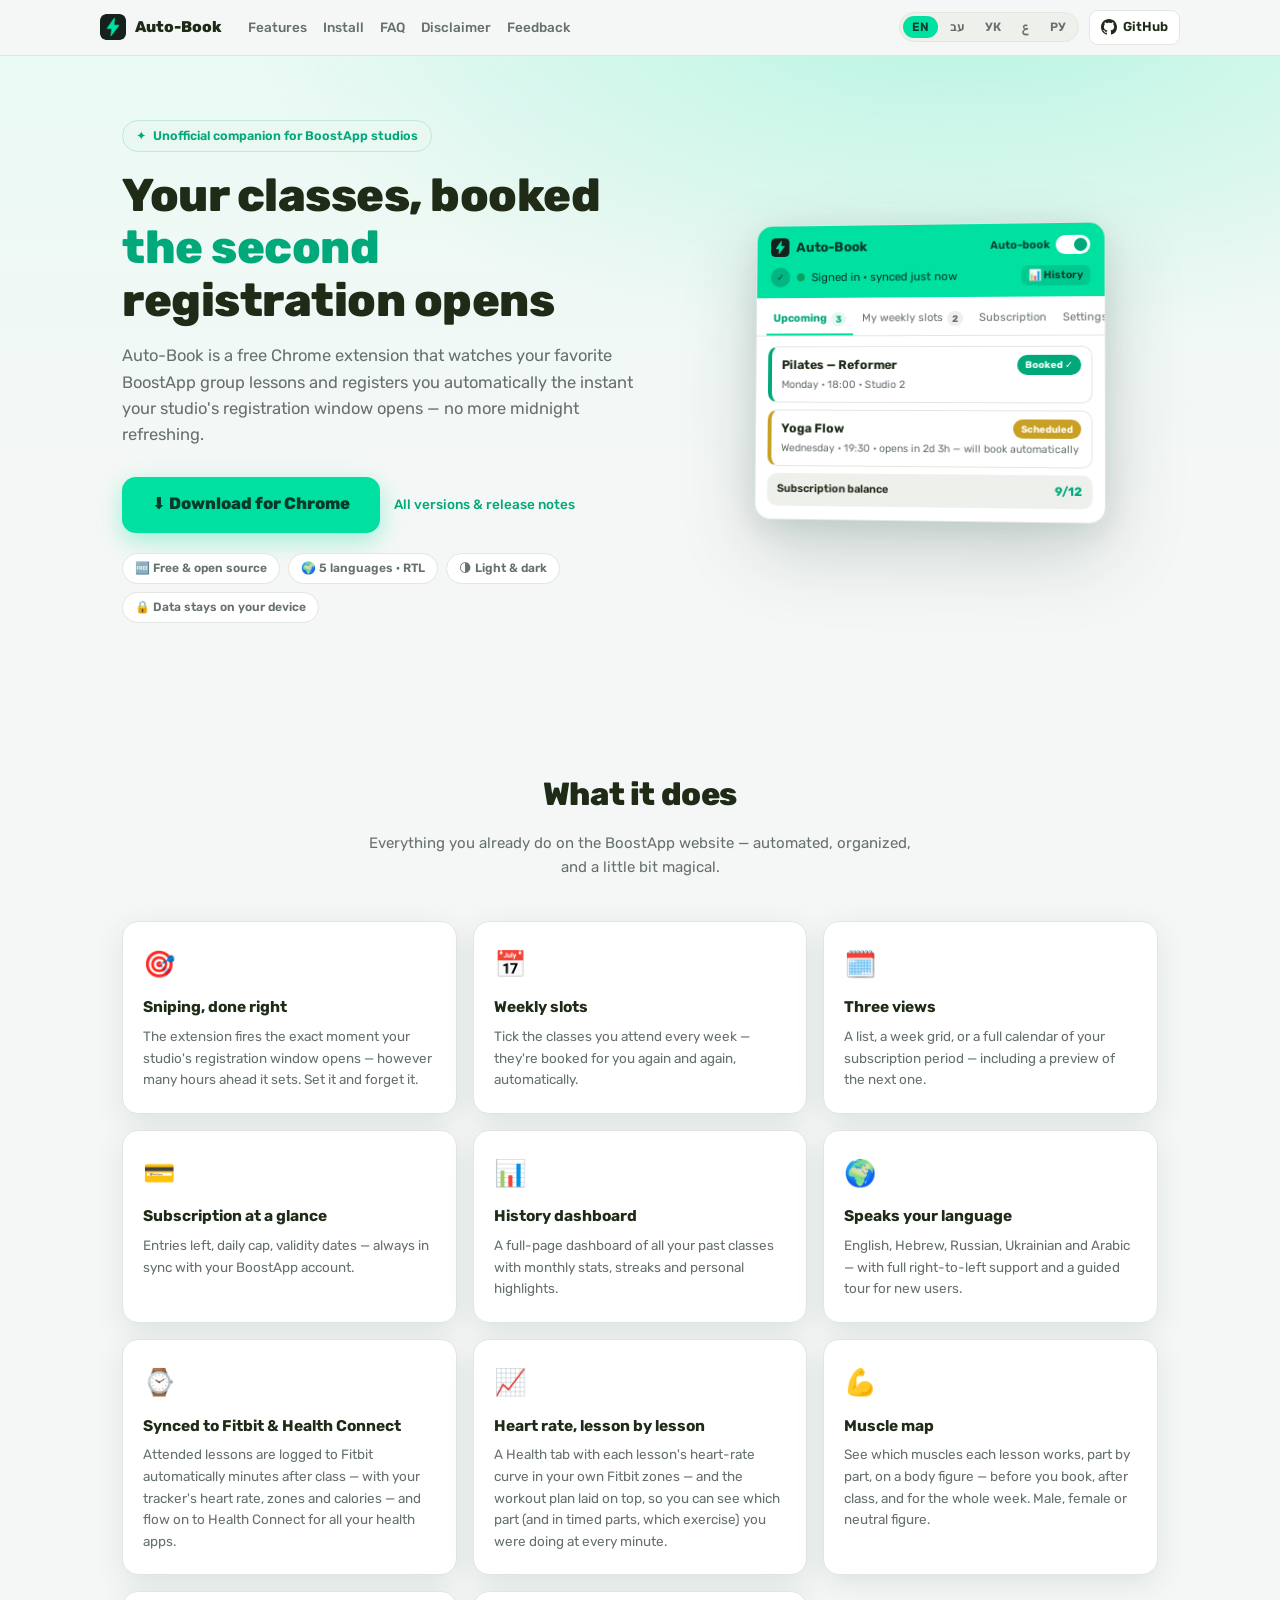
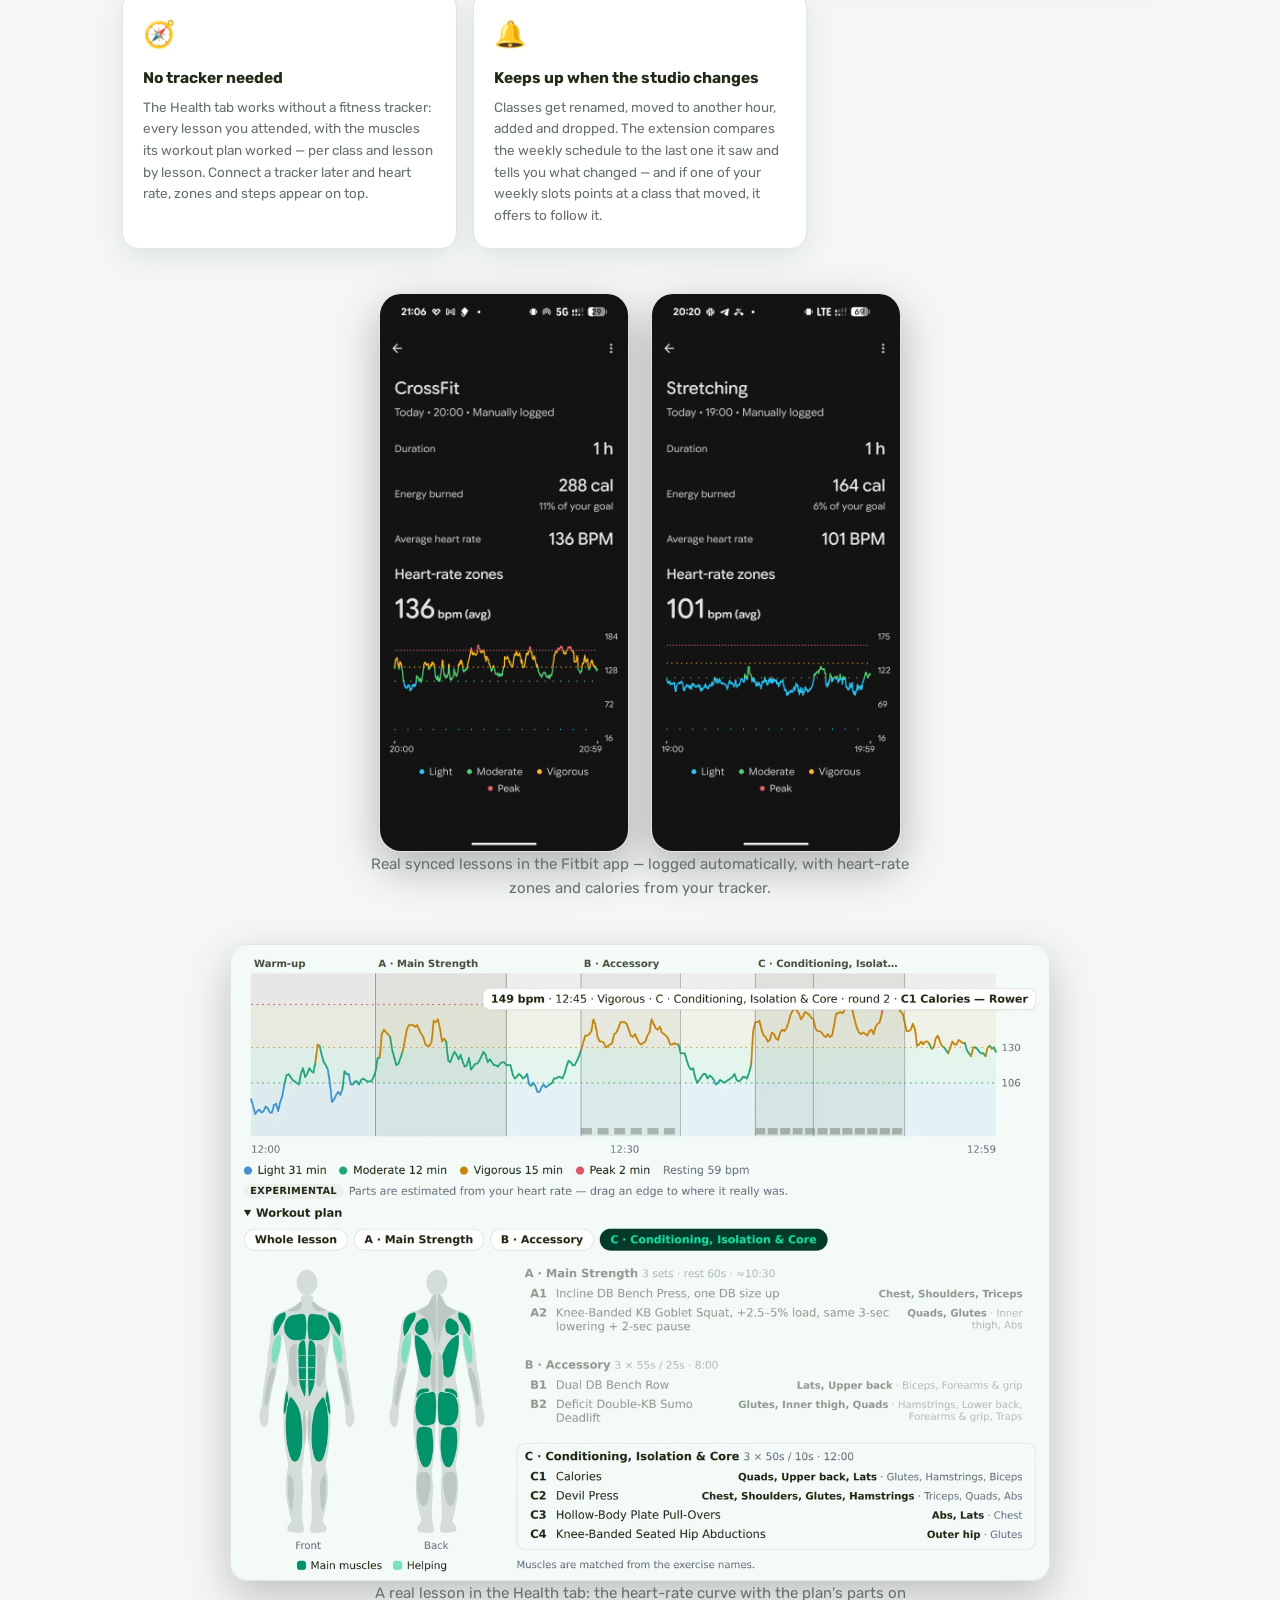
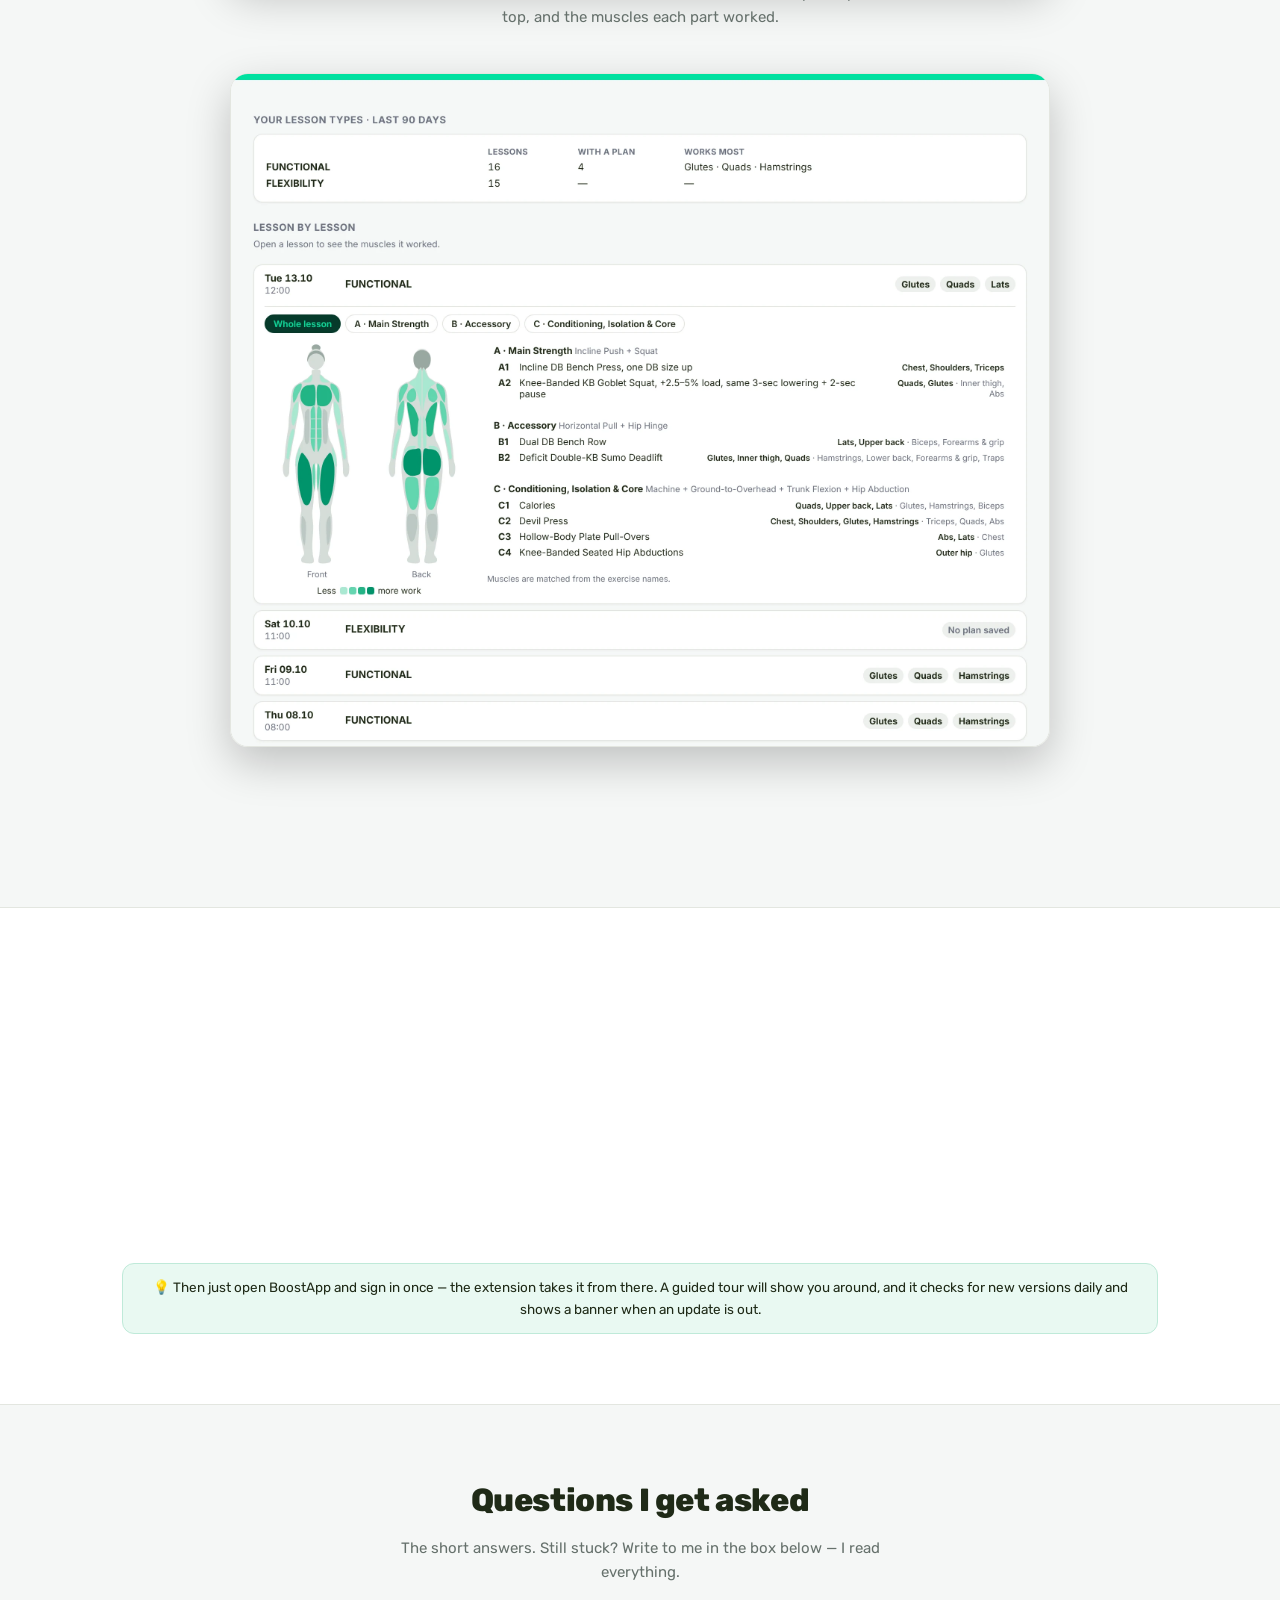
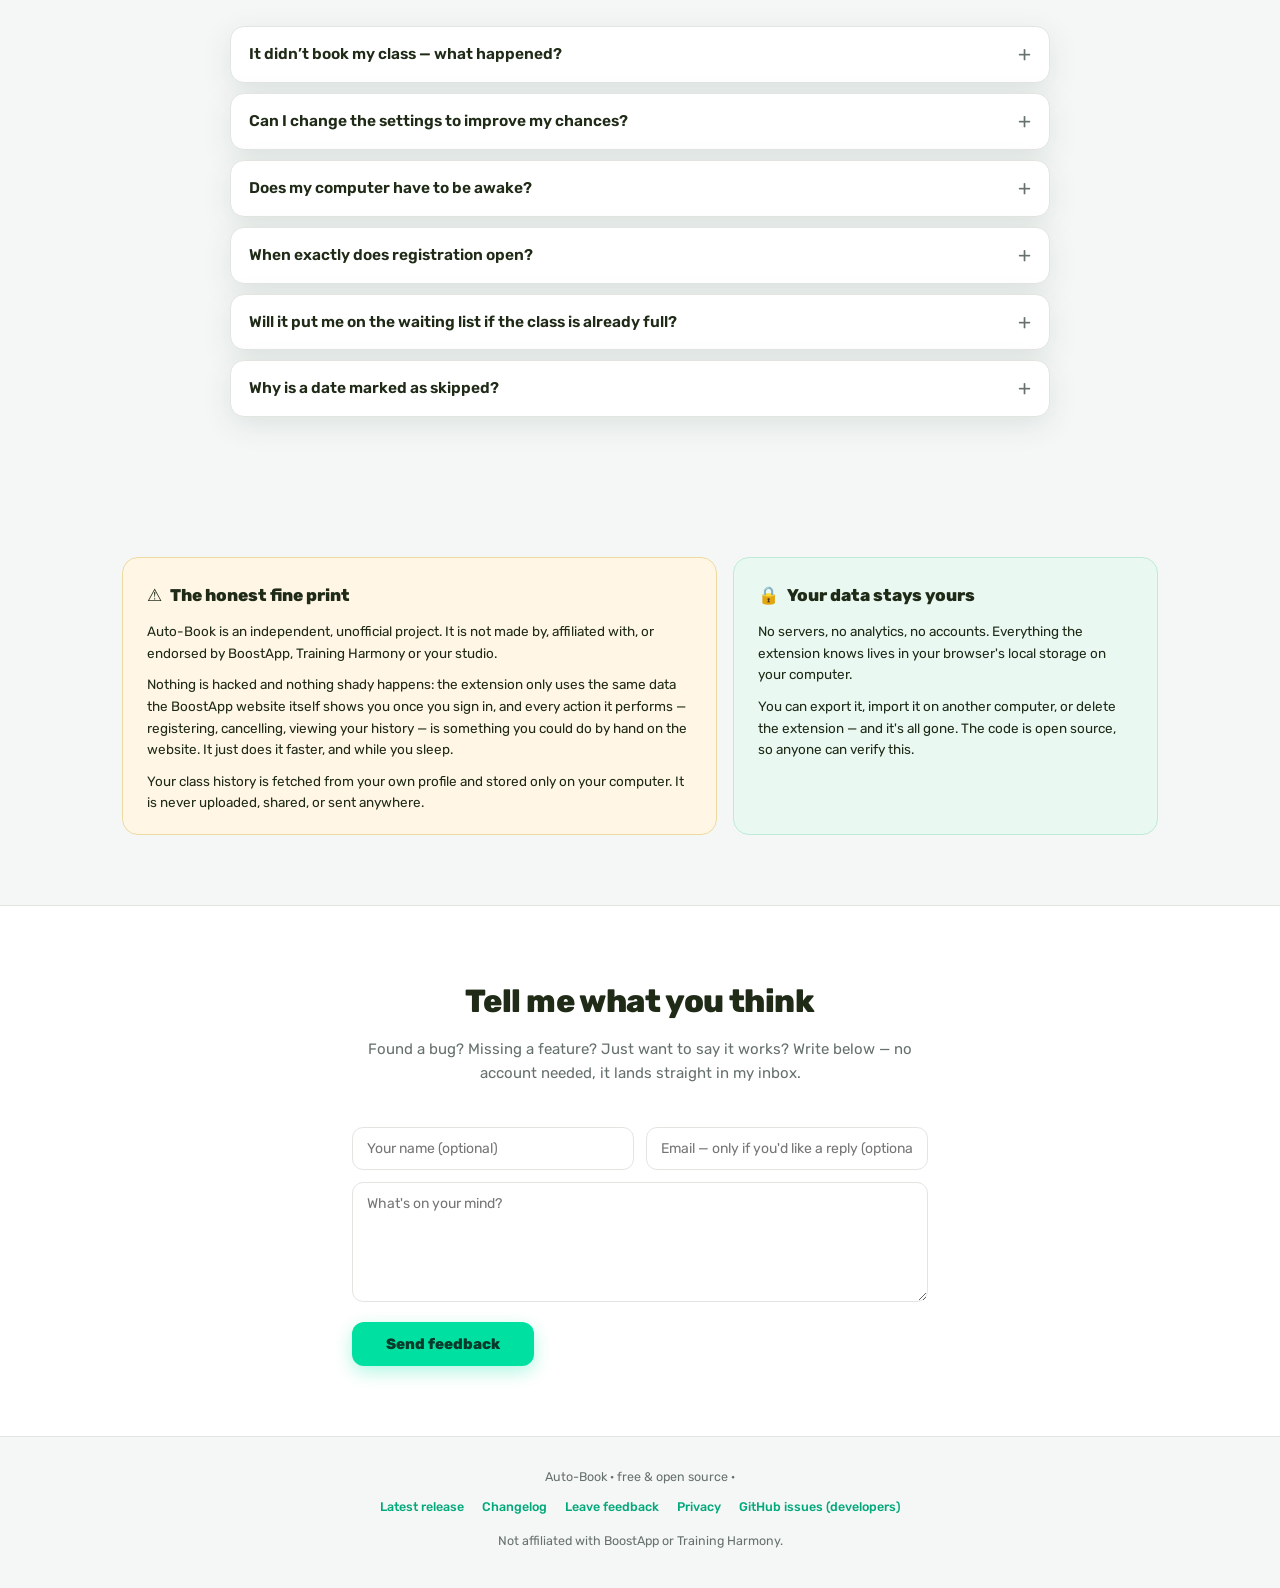
==== commit 14850a1e: "Site: list Web3Forms in privacy policy, waiting-list notification in FAQ - privacy.html: the Feedbac" ====
--- a/docs/index.html
+++ b/docs/index.html
@@ -351,11 +351,11 @@
     <h2 class="sec-title rv" data-i18n="faq_title">Questions I get asked</h2>
     <p class="sec-sub rv" data-i18n="faq_sub">The short answers. Still stuck? Write to me in the box below — I read everything.</p>
     <div class="faq">
-      <details class="rv"><summary data-i18n="faq_q1">It didn&#39;t book my class — what happened?</summary><p data-i18n="faq_a1">Look at the notification it sent. &ldquo;Class full at open&rdquo; means the extension did fire on time and every spot was taken in the first second — nobody beat you by being faster, the class simply filled. &ldquo;Snipe skipped — signed out&rdquo; or &ldquo;Signed out of BoostApp&rdquo; means your BoostApp session had expired. No notification at all usually means Chrome wasn&#39;t running, or the computer was asleep, at the moment registration opened.</p></details>
+      <details class="rv"><summary data-i18n="faq_q1">It didn&#39;t book my class — what happened?</summary><p data-i18n="faq_a1">Look at the notification it sent. &ldquo;Class full at open&rdquo; means the extension did fire on time and every spot was taken in the first second — nobody beat you by being faster, the class simply filled. &ldquo;Snipe skipped — signed out&rdquo; or &ldquo;Signed out of BoostApp&rdquo; means your BoostApp session had expired. “⏳ Added to the waiting list” means BoostApp put you on the waiting list instead of booking you (see below). No notification at all usually means Chrome wasn&#39;t running, or the computer was asleep, at the moment registration opened.</p></details>
       <details class="rv"><summary data-i18n="faq_q2">Can I change the settings to improve my chances?</summary><p data-i18n="faq_a2">Not really — the defaults are already as fast as the extension goes: auto-book on, a check every minute, and a 5-minute lead before opening. It wakes up 3 seconds before the window opens and retries every 1.5 seconds for a minute and a half. Raising those numbers won&#39;t book you sooner; what actually matters is the next question.</p></details>
       <details class="rv"><summary data-i18n="faq_q3">Does my computer have to be awake?</summary><p data-i18n="faq_a3">Yes. Chrome has to be running and the computer awake at the exact moment registration opens — the extension lives in your browser, not on a server. Two things help: keep a BoostApp tab open, and exclude the site from Chrome&#39;s Memory Saver so the tab isn&#39;t put to sleep.</p></details>
       <details class="rv"><summary data-i18n="faq_q4">When exactly does registration open?</summary><p data-i18n="faq_a4">Your studio decides, per class — often 72 hours before the class starts, but it varies by studio and by class. The extension reads the real value from the schedule: every waiting slot shows its own opening time, and Settings shows your studio&#39;s usual window.</p></details>
-      <details class="rv"><summary data-i18n="faq_q5">Will it put me on the waiting list if the class is already full?</summary><p data-i18n="faq_a5">Not on purpose. It only tries when the class shows a free spot, and stops when the class is full. But if someone cancels and BoostApp holds that spot for people already waiting, BoostApp may put you at the end of the waiting list instead of giving you the spot. Check the BoostApp app to see which one you got. Joining the waiting list on purpose is planned.</p></details>
+      <details class="rv"><summary data-i18n="faq_q5">Will it put me on the waiting list if the class is already full?</summary><p data-i18n="faq_a5">Not on purpose. It only tries when the class shows a free spot, and stops when the class is full. But if someone cancels and BoostApp holds that spot for people already waiting, BoostApp may put you at the end of the waiting list instead of giving you the spot. Since version 1.9.3 the extension recognizes that reply: it notifies “⏳ Added to the waiting list” and doesn’t mark the date as booked. The BoostApp app is still the place to confirm your seat. Joining the waiting list on purpose is planned.</p></details>
       <details class="rv"><summary data-i18n="faq_q6">Why is a date marked as skipped?</summary><p data-i18n="faq_a6">Usually your subscription&#39;s daily limit — if the studio refuses the booking because you&#39;ve already used your entry for that day, the extension marks the date skipped instead of retrying all day. It also marks a date done when you&#39;re already registered, by hand or by the extension.</p></details>
     </div>
   </div>
@@ -365,7 +365,7 @@
   <div class="wrap two-col">
     <div class="callout warn rv">
       <h3>⚠️ <span data-i18n="disc_title">The honest fine print</span></h3>
-      <p data-i18n="disc_1">Auto-Book is an independent, unofficial project. It is not made by, affiliated with, or endorsed by Boost / BoostApp (Training Harmony) or your studio.</p>
+      <p data-i18n="disc_1">Auto-Book is an independent, unofficial project. It is not made by, affiliated with, or endorsed by BoostApp, Training Harmony or your studio.</p>
       <p data-i18n="disc_2">Nothing is hacked and nothing shady happens: the extension only uses the same data the BoostApp website itself shows you once you sign in, and every action it performs — registering, cancelling, viewing your history — is something you could do by hand on the website. It just does it faster, and while you sleep.</p>
       <p data-i18n="disc_3">Your class history is fetched from your own profile and stored only on your computer. It is never uploaded, shared, or sent anywhere.</p>
     </div>
@@ -455,7 +455,7 @@
   faq_title:"Questions I get asked",
   faq_sub:"The short answers. Still stuck? Write to me in the box below — I read everything.",
   faq_q1:"It didn’t book my class — what happened?",
-  faq_a1:"Look at the notification it sent. “Class full at open” means the extension did fire on time and every spot was taken in the first second — nobody beat you by being faster, the class simply filled. “Snipe skipped — signed out” or “Signed out of BoostApp” means your BoostApp session had expired. No notification at all usually means Chrome wasn’t running, or the computer was asleep, at the moment registration opened.",
+  faq_a1:"Look at the notification it sent. “Class full at open” means the extension did fire on time and every spot was taken in the first second — nobody beat you by being faster, the class simply filled. “Snipe skipped — signed out” or “Signed out of BoostApp” means your BoostApp session had expired. “⏳ Added to the waiting list” means BoostApp put you on the waiting list instead of booking you (see below). No notification at all usually means Chrome wasn’t running, or the computer was asleep, at the moment registration opened.",
   faq_q2:"Can I change the settings to improve my chances?",
   faq_a2:"Not really — the defaults are already as fast as the extension goes: auto-book on, a check every minute, and a 5-minute lead before opening. It wakes up 3 seconds before the window opens and retries every 1.5 seconds for a minute and a half. Raising those numbers won’t book you sooner; what actually matters is the next question.",
   faq_q3:"Does my computer have to be awake?",
@@ -463,11 +463,11 @@
   faq_q4:"When exactly does registration open?",
   faq_a4:"Your studio decides, per class — often 72 hours before the class starts, but it varies by studio and by class. The extension reads the real value from the schedule: every waiting slot shows its own opening time, and Settings shows your studio’s usual window.",
   faq_q5:"Will it put me on the waiting list if the class is already full?",
-  faq_a5:"Not on purpose. It only tries when the class shows a free spot, and stops when the class is full. But if someone cancels and BoostApp holds that spot for people already waiting, BoostApp may put you at the end of the waiting list instead of giving you the spot. Check the BoostApp app to see which one you got. Joining the waiting list on purpose is planned.",
+  faq_a5:"Not on purpose. It only tries when the class shows a free spot, and stops when the class is full. But if someone cancels and BoostApp holds that spot for people already waiting, BoostApp may put you at the end of the waiting list instead of giving you the spot. Since version 1.9.3 the extension recognizes that reply: it notifies “⏳ Added to the waiting list” and doesn’t mark the date as booked. The BoostApp app is still the place to confirm your seat. Joining the waiting list on purpose is planned.",
   faq_q6:"Why is a date marked as skipped?",
   faq_a6:"Usually your subscription’s daily limit — if the studio refuses the booking because you’ve already used your entry for that day, the extension marks the date skipped instead of retrying all day. It also marks a date done when you’re already registered, by hand or by the extension.",
   disc_title:"The honest fine print",
-  disc_1:"Auto-Book is an independent, unofficial project. It is not made by, affiliated with, or endorsed by Boost / BoostApp (Training Harmony) or your studio.",
+  disc_1:"Auto-Book is an independent, unofficial project. It is not made by, affiliated with, or endorsed by BoostApp, Training Harmony or your studio.",
   disc_2:"Nothing is hacked and nothing shady happens: the extension only uses the same data the BoostApp website itself shows you once you sign in, and every action it performs — registering, cancelling, viewing your history — is something you could do by hand on the website. It just does it faster, and while you sleep.",
   disc_3:"Your class history is fetched from your own profile and stored only on your computer. It is never uploaded, shared, or sent anywhere.",
   priv_title:"Your data stays yours",
@@ -526,7 +526,7 @@
   faq_title:"שאלות שחוזרות",
   faq_sub:"התשובות הקצרות. עדיין תקועים? כתבו לי בתיבה למטה — אני קורא הכול.",
   faq_q1:"השיעור לא נרשם — מה קרה?",
-  faq_a1:"תסתכלו בהתראה שהגיעה. «Class full at open» אומר שהתוסף פעל בזמן וכל המקומות נתפסו בשנייה הראשונה — אף אחד לא היה מהיר יותר, השיעור פשוט התמלא. «Snipe skipped — signed out» או «Signed out of BoostApp» אומר שההתחברות ל‑BoostApp פגה. אם לא הגיעה שום התראה, בדרך כלל כרום לא רץ או שהמחשב היה במצב שינה ברגע שההרשמה נפתחה.",
+  faq_a1:"תסתכלו בהתראה שהגיעה. «Class full at open» אומר שהתוסף פעל בזמן וכל המקומות נתפסו בשנייה הראשונה — אף אחד לא היה מהיר יותר, השיעור פשוט התמלא. «Snipe skipped — signed out» או «Signed out of BoostApp» אומר שההתחברות ל‑BoostApp פגה. «⏳ נרשמת לרשימת ההמתנה» אומר ש‑BoostApp רשם אותך לרשימת ההמתנה במקום לשיעור (ראו בהמשך). אם לא הגיעה שום התראה, בדרך כלל כרום לא רץ או שהמחשב היה במצב שינה ברגע שההרשמה נפתחה.",
   faq_q2:"אפשר לשנות הגדרות כדי להגדיל את הסיכוי?",
   faq_a2:"לא ממש — ברירות המחדל הן כבר המהירות המרבית של התוסף: הזמנה אוטומטית פעילה, בדיקה כל דקה, ומרווח של 5 דקות לפני הפתיחה. הוא מתעורר 3 שניות לפני שחלון ההרשמה נפתח ומנסה כל שנייה וחצי במשך דקה וחצי. להגדיל את המספרים לא יזמין מוקדם יותר — מה שבאמת משנה זו השאלה הבאה.",
   faq_q3:"המחשב חייב להיות ער?",
@@ -534,11 +534,11 @@
   faq_q4:"מתי בדיוק נפתחת ההרשמה?",
   faq_a4:"המועדון קובע, לכל שיעור בנפרד — לעיתים קרובות 72 שעות לפני תחילת השיעור, אבל זה משתנה ממועדון למועדון ומשיעור לשיעור. התוסף קורא את הערך האמיתי מלוח הזמנים: כל משבצת ממתינה מציגה את שעת הפתיחה שלה, ובהגדרות מופיע החלון הרגיל של המועדון שלכם.",
   faq_q5:"הוא ירשום אותי לרשימת המתנה אם השיעור כבר מלא?",
-  faq_a5:"לא בכוונה. הוא מנסה להירשם רק כשמופיע מקום פנוי בשיעור, ומפסיק כשהשיעור מלא. אבל אם מישהו מבטל ו-BoostApp שומר את המקום למי שכבר ממתין, ייתכן ש-BoostApp ירשום אותך לסוף רשימת ההמתנה במקום לתת לך את המקום. אפשר לבדוק באפליקציית BoostApp מה קיבלת. רישום מכוון לרשימת המתנה מתוכנן.",
+  faq_a5:"לא בכוונה. הוא מנסה להירשם רק כשמופיע מקום פנוי בשיעור, ומפסיק כשהשיעור מלא. אבל אם מישהו מבטל ו-BoostApp שומר את המקום למי שכבר ממתין, ייתכן ש-BoostApp ירשום אותך לסוף רשימת ההמתנה במקום לתת לך את המקום. מגרסה 1.9.3 התוסף מזהה תשובה כזו: הוא שולח התראה «⏳ נרשמת לרשימת ההמתנה» ולא מסמן את התאריך כרשום. את המקום עצמו עדיין כדאי לאשר באפליקציית BoostApp. רישום מכוון לרשימת המתנה מתוכנן.",
   faq_q6:"למה תאריך מסומן כמדולג?",
   faq_a6:"בדרך כלל בגלל המגבלה היומית של המנוי — אם המועדון דוחה את ההרשמה כי כבר נוצלה כניסה באותו יום, התוסף מסמן את התאריך כמדולג במקום לנסות שוב כל היום. הוא גם מסמן תאריך כמבוצע כשאתם כבר רשומים לשיעור, ידנית או דרך התוסף.",
   disc_title:"גילוי נאות — חשוב לקרוא",
-  disc_1:"Auto-Book הוא פרויקט עצמאי ולא־רשמי. הוא לא נוצר על ידי Boost / BoostApp (Training Harmony) או הסטודיו שלכם, לא קשור אליהם ולא מאושר על ידם.",
+  disc_1:"Auto-Book הוא פרויקט עצמאי ולא־רשמי. הוא לא נוצר על ידי BoostApp, Training Harmony או הסטודיו שלכם, לא קשור אליהם ולא מאושר על ידם.",
   disc_2:"שום דבר לא נפרץ ושום דבר חשוד לא קורה: התוסף משתמש רק באותם נתונים שאתר BoostApp עצמו מציג לכם אחרי התחברות, וכל פעולה שהוא מבצע — הרשמה, ביטול, צפייה בהיסטוריה — היא פעולה שיכולתם לעשות ידנית באתר. הוא פשוט עושה את זה מהר יותר, וגם כשאתם ישנים.",
   disc_3:"היסטוריית השיעורים נמשכת מהפרופיל האישי שלכם ונשמרת רק במחשב שלכם. היא לעולם לא מועלית, משותפת או נשלחת לשום מקום.",
   priv_title:"הנתונים שלך נשארים שלך",
@@ -597,7 +597,7 @@
   faq_title:"Часті запитання",
   faq_sub:"Короткі відповіді. Щось не так? Напишіть мені у формі нижче — я читаю все.",
   faq_q1:"Розширення не записало мене — що сталося?",
-  faq_a1:"Подивіться на сповіщення. «Class full at open» означає, що розширення спрацювало вчасно, але всі місця розібрали за першу секунду — ніхто не був швидшим, заняття просто заповнилося. «Snipe skipped — signed out» або «Signed out of BoostApp» означає, що сесія BoostApp завершилася. Якщо сповіщення не було взагалі, зазвичай у момент відкриття запису Chrome не працював або комп’ютер спав.",
+  faq_a1:"Подивіться на сповіщення. «Class full at open» означає, що розширення спрацювало вчасно, але всі місця розібрали за першу секунду — ніхто не був швидшим, заняття просто заповнилося. «Snipe skipped — signed out» або «Signed out of BoostApp» означає, що сесія BoostApp завершилася. «⏳ Ви в списку очікування» означає, що BoostApp записав вас у список очікування замість заняття (див. нижче). Якщо сповіщення не було взагалі, зазвичай у момент відкриття запису Chrome не працював або комп’ютер спав.",
   faq_q2:"Чи можна змінити налаштування, щоб підвищити шанси?",
   faq_a2:"По суті ні — типові значення вже найшвидші: авто-запис увімкнено, перевірка щохвилини, запас 5 хвилин до відкриття. Розширення прокидається за 3 секунди до відкриття і повторює спробу кожні 1,5 секунди протягом півтори хвилини. Збільшення цих чисел не пришвидшить запис — важливіше наступне запитання.",
   faq_q3:"Чи має комп’ютер не спати?",
@@ -605,11 +605,11 @@
   faq_q4:"Коли саме відкривається запис?",
   faq_a4:"Це вирішує студія, окремо для кожного заняття — часто за 72 години до початку, але це залежить від студії та заняття. Розширення бере справжнє значення з розкладу: кожен слот в очікуванні показує власний час відкриття, а в налаштуваннях — звичайне вікно вашої студії.",
   faq_q5:"Чи запише він мене до списку очікування, якщо місць уже немає?",
-  faq_a5:"Не навмисно. Він пробує записатися лише тоді, коли на занятті видно вільне місце, і зупиняється, коли заняття заповнене. Але якщо хтось скасовує запис, а BoostApp притримує це місце для тих, хто вже чекає, BoostApp може записати вас у кінець списку очікування замість того, щоб дати місце. Що саме ви отримали, видно в застосунку BoostApp. Навмисний запис до списку очікування в планах.",
+  faq_a5:"Не навмисно. Він пробує записатися лише тоді, коли на занятті видно вільне місце, і зупиняється, коли заняття заповнене. Але якщо хтось скасовує запис, а BoostApp притримує це місце для тих, хто вже чекає, BoostApp може записати вас у кінець списку очікування замість того, щоб дати місце. Починаючи з версії 1.9.3 розширення розпізнає таку відповідь: надсилає сповіщення «⏳ Ви в списку очікування» і не позначає дату як заброньовану. Підтвердити місце, як і раніше, варто в застосунку BoostApp. Навмисний запис до списку очікування в планах.",
   faq_q6:"Чому дата позначена як пропущена?",
   faq_a6:"Зазвичай через денний ліміт абонемента: якщо студія відхиляє запис, бо вхід на цей день уже використано, розширення позначає дату пропущеною, замість того щоб цілий день повторювати спроби. Дата також позначається як виконана, якщо ви вже записані — вручну або через розширення.",
   disc_title:"Чесно та відверто",
-  disc_1:"Auto-Book — незалежний, неофіційний проєкт. Він не створений Boost / BoostApp (Training Harmony) чи вашою студією, не пов'язаний із ними й не схвалений ними.",
+  disc_1:"Auto-Book — незалежний, неофіційний проєкт. Він не створений BoostApp, Training Harmony чи вашою студією, не пов'язаний із ними й не схвалений ними.",
   disc_2:"Нічого не зламано й нічого підозрілого не відбувається: розширення використовує лише ті дані, які сайт BoostApp сам показує вам після входу, а кожна його дія — реєстрація, скасування, перегляд історії — це те, що ви могли б зробити вручну на сайті. Просто швидше, і навіть коли ви спите.",
   disc_3:"Історія ваших занять береться з вашого власного профілю і зберігається лише на вашому комп'ютері. Вона ніколи нікуди не надсилається й не передається.",
   priv_title:"Ваші дані — ваші",
@@ -668,7 +668,7 @@
   faq_title:"أسئلة متكرّرة",
   faq_sub:"إجابات قصيرة. ما زال هناك إشكال؟ اكتب لي في النموذج أدناه — أقرأ كل الرسائل.",
   faq_q1:"لم تسجّلني الإضافة في الحصة — ماذا حدث؟",
-  faq_a1:"انظر إلى الإشعار الذي وصلك. «Class full at open» يعني أنّ الإضافة عملت في وقتها لكن كل المقاعد حُجزت في الثانية الأولى — لم يسبقك أحد بالسرعة، الحصة امتلأت ببساطة. «Snipe skipped — signed out» أو «Signed out of BoostApp» يعني أنّ جلستك في BoostApp قد انتهت. وإن لم يصلك أي إشعار، فغالبًا لم يكن كروم يعمل أو كان الحاسوب نائمًا لحظة فتح التسجيل.",
+  faq_a1:"انظر إلى الإشعار الذي وصلك. «Class full at open» يعني أنّ الإضافة عملت في وقتها لكن كل المقاعد حُجزت في الثانية الأولى — لم يسبقك أحد بالسرعة، الحصة امتلأت ببساطة. «Snipe skipped — signed out» أو «Signed out of BoostApp» يعني أنّ جلستك في BoostApp قد انتهت. «⏳ أُضفت إلى قائمة الانتظار» يعني أنّ BoostApp أضافك إلى قائمة الانتظار بدلًا من حجز مقعد لك (انظر أدناه). وإن لم يصلك أي إشعار، فغالبًا لم يكن كروم يعمل أو كان الحاسوب نائمًا لحظة فتح التسجيل.",
   faq_q2:"هل يمكن تغيير الإعدادات لزيادة الفرص؟",
   faq_a2:"ليس فعليًا — القيم الافتراضية هي الأسرع أصلًا: الحجز التلقائي مُفعّل، تحقّق كل دقيقة، وفارق 5 دقائق قبل الفتح. تستيقظ الإضافة قبل 3 ثوانٍ من الفتح وتعيد المحاولة كل ثانية ونصف لمدة دقيقة ونصف. رفع هذه الأرقام لا يجعل الحجز أسرع — المهم هو السؤال التالي.",
   faq_q3:"هل يجب أن يكون الحاسوب مستيقظًا؟",
@@ -676,11 +676,11 @@
   faq_q4:"متى يفتح التسجيل بالضبط؟",
   faq_a4:"الاستوديو يقرّر ذلك لكل حصة على حدة — كثيرًا قبل 72 ساعة من بدء الحصة، لكنه يختلف من استوديو لآخر ومن حصة لأخرى. تقرأ الإضافة القيمة الحقيقية من الجدول: كل موعد في الانتظار يعرض وقت فتحه الخاص، والإعدادات تعرض النافذة المعتادة لاستوديوك.",
   faq_q5:"هل تسجّلني في قائمة الانتظار إذا امتلأت الحصة؟",
-  faq_a5:"ليس عن قصد. تحاول التسجيل فقط عندما يظهر مقعد شاغر في الحصة، وتتوقف عندما تمتلئ. لكن إذا ألغى أحدهم حجزه واحتفظ BoostApp بذلك المقعد لمن ينتظرون بالفعل، فقد يضيفك BoostApp إلى آخر قائمة الانتظار بدلًا من منحك المقعد. تحقّق في تطبيق BoostApp مما حصلت عليه. التسجيل المقصود في قائمة الانتظار مُخطَّط له.",
+  faq_a5:"ليس عن قصد. تحاول التسجيل فقط عندما يظهر مقعد شاغر في الحصة، وتتوقف عندما تمتلئ. لكن إذا ألغى أحدهم حجزه واحتفظ BoostApp بذلك المقعد لمن ينتظرون بالفعل، فقد يضيفك BoostApp إلى آخر قائمة الانتظار بدلًا من منحك المقعد. منذ الإصدار 1.9.3 تتعرّف الإضافة على هذا الرد: ترسل إشعار «⏳ أُضفت إلى قائمة الانتظار» ولا تعلّم التاريخ كمحجوز. ويبقى تطبيق BoostApp المكان الذي تتأكد فيه من مقعدك. التسجيل المقصود في قائمة الانتظار مُخطَّط له.",
   faq_q6:"لماذا يظهر تاريخ على أنه مُتخطّى؟",
   faq_a6:"عادةً بسبب الحدّ اليومي في اشتراكك: إذا رفض الاستوديو الحجز لأنك استخدمت دخولك لذلك اليوم، تضع الإضافة علامة «متخطّى» على التاريخ بدل إعادة المحاولة طوال اليوم. كما تضع علامة «تمّ» إذا كنت مسجّلًا بالفعل، يدويًا أو عبر الإضافة.",
   disc_title:"الكلام الصريح",
-  disc_1:"Auto-Book مشروع مستقل وغير رسمي. لم تصنعه Boost / BoostApp (Training Harmony) ولا الاستوديو الخاص بك، ولا يرتبط بهما ولا يحظى بموافقتهما.",
+  disc_1:"Auto-Book مشروع مستقل وغير رسمي. لم تصنعه BoostApp ولا Training Harmony ولا الاستوديو الخاص بك، ولا يرتبط بأيٍّ منها ولا يحظى بموافقتها.",
   disc_2:"لا اختراق ولا شيء مريب: تستخدم الإضافة فقط البيانات نفسها التي يعرضها لك موقع BoostApp بعد تسجيل الدخول، وكل ما تفعله — التسجيل، الإلغاء، عرض السجل — يمكنك فعله يدويًا على الموقع. هي فقط أسرع، وتعمل حتى وأنت نائم.",
   disc_3:"يُجلب سجلّ حصصك من ملفك الشخصي أنت، ويُخزَّن على جهازك فقط. لا يُرفع ولا يُشارك ولا يُرسل إلى أي مكان أبدًا.",
   priv_title:"بياناتك تبقى لك",
@@ -739,7 +739,7 @@
   faq_title:"Частые вопросы",
   faq_sub:"Короткие ответы. Что-то не так? Напишите мне в форме ниже — я читаю всё.",
   faq_q1:"Расширение не записало меня — что случилось?",
-  faq_a1:"Посмотрите на уведомление. «Class full at open» значит, что расширение сработало вовремя, но все места разобрали в первую же секунду — никто не оказался быстрее, занятие просто заполнилось. «Snipe skipped — signed out» или «Signed out of BoostApp» значит, что сессия BoostApp истекла. Если уведомления не было вовсе, обычно в момент открытия записи Chrome не был запущен или компьютер спал.",
+  faq_a1:"Посмотрите на уведомление. «Class full at open» значит, что расширение сработало вовремя, но все места разобрали в первую же секунду — никто не оказался быстрее, занятие просто заполнилось. «Snipe skipped — signed out» или «Signed out of BoostApp» значит, что сессия BoostApp истекла. «⏳ Вы в листе ожидания» значит, что BoostApp записал вас в лист ожидания вместо занятия (см. ниже). Если уведомления не было вовсе, обычно в момент открытия записи Chrome не был запущен или компьютер спал.",
   faq_q2:"Можно изменить настройки, чтобы повысить шансы?",
   faq_a2:"По сути нет — значения по умолчанию уже самые быстрые: авто-запись включена, проверка раз в минуту, запас 5 минут до открытия. Расширение просыпается за 3 секунды до открытия и повторяет попытку каждые 1,5 секунды в течение полутора минут. Увеличение этих чисел не ускорит запись — важнее следующий вопрос.",
   faq_q3:"Компьютер должен быть включён?",
@@ -747,11 +747,11 @@
   faq_q4:"Когда именно открывается запись?",
   faq_a4:"Это решает студия, отдельно для каждого занятия — часто за 72 часа до начала, но это зависит от студии и занятия. Расширение берёт реальное значение из расписания: у каждого ожидающего слота показано своё время открытия, а в настройках — обычное окно вашей студии.",
   faq_q5:"Запишет ли он меня в лист ожидания, если мест уже нет?",
-  faq_a5:"Не намеренно. Он пытается записаться, только когда на занятии видно свободное место, и останавливается, когда занятие заполнено. Но если кто-то отменяет запись, а BoostApp придерживает это место для тех, кто уже ждёт, BoostApp может записать вас в конец листа ожидания вместо того, чтобы дать место. Что именно вы получили, видно в приложении BoostApp. Намеренная запись в лист ожидания в планах.",
+  faq_a5:"Не намеренно. Он пытается записаться, только когда на занятии видно свободное место, и останавливается, когда занятие заполнено. Но если кто-то отменяет запись, а BoostApp придерживает это место для тех, кто уже ждёт, BoostApp может записать вас в конец листа ожидания вместо того, чтобы дать место. Начиная с версии 1.9.3 расширение распознаёт такой ответ: присылает уведомление «⏳ Вы в листе ожидания» и не отмечает дату как забронированную. Подтвердить место, как и прежде, стоит в приложении BoostApp. Намеренная запись в лист ожидания в планах.",
   faq_q6:"Почему дата отмечена как пропущенная?",
   faq_a6:"Обычно из-за дневного лимита абонемента: если студия отклоняет запись, потому что вход на этот день уже использован, расширение помечает дату пропущенной, вместо того чтобы весь день повторять попытки. Дата также отмечается как выполненная, если вы уже записаны — вручную или через расширение.",
   disc_title:"Честно о главном",
-  disc_1:"Auto-Book — независимый, неофициальный проект. Он не создан Boost / BoostApp (Training Harmony) или вашей студией, не связан с ними и не одобрен ими.",
+  disc_1:"Auto-Book — независимый, неофициальный проект. Он не создан BoostApp, Training Harmony или вашей студией, не связан с ними и не одобрен ими.",
   disc_2:"Ничего не взломано и ничего подозрительного не происходит: расширение использует только те данные, которые сайт BoostApp сам показывает вам после входа, а каждое его действие — запись, отмена, просмотр истории — это то, что вы могли бы сделать вручную на сайте. Просто быстрее, и даже пока вы спите.",
   disc_3:"История ваших занятий берётся из вашего собственного профиля и хранится только на вашем компьютере. Она никогда никуда не отправляется и не передаётся.",
   priv_title:"Ваши данные — ваши",
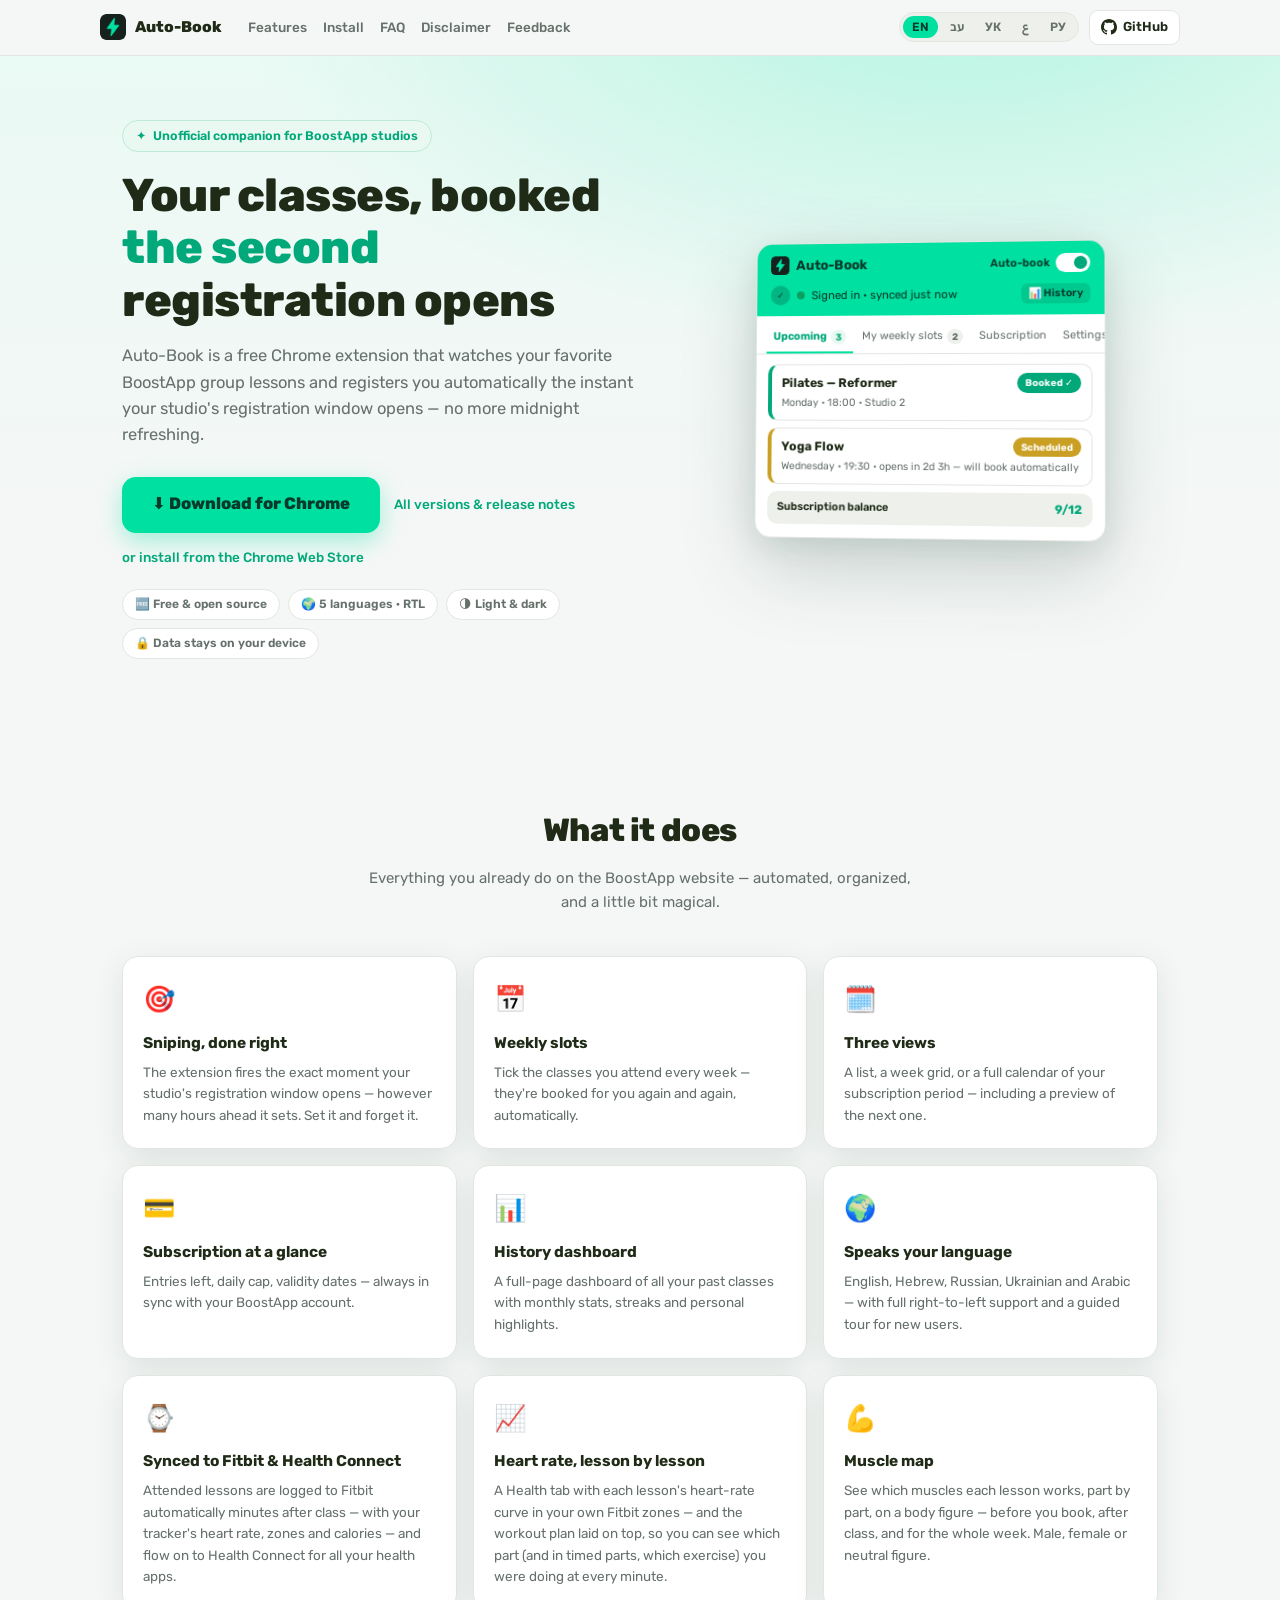
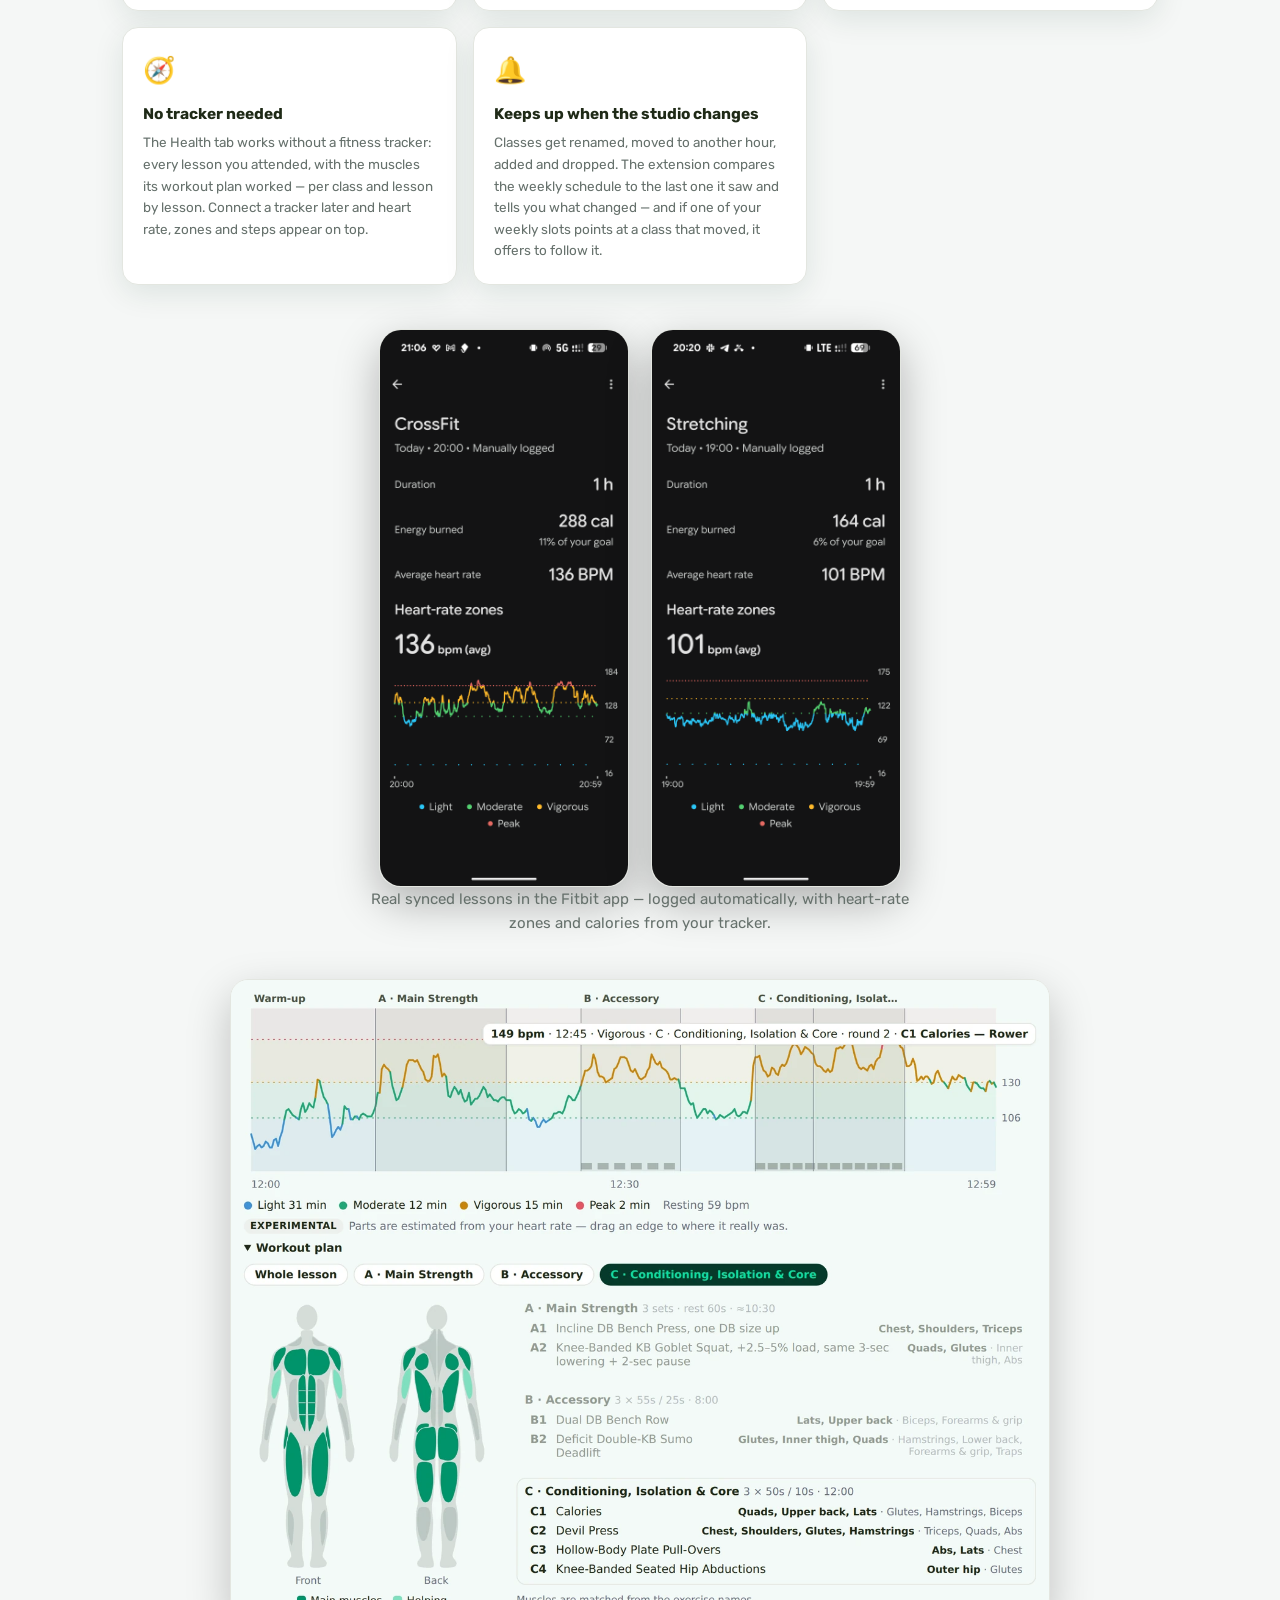
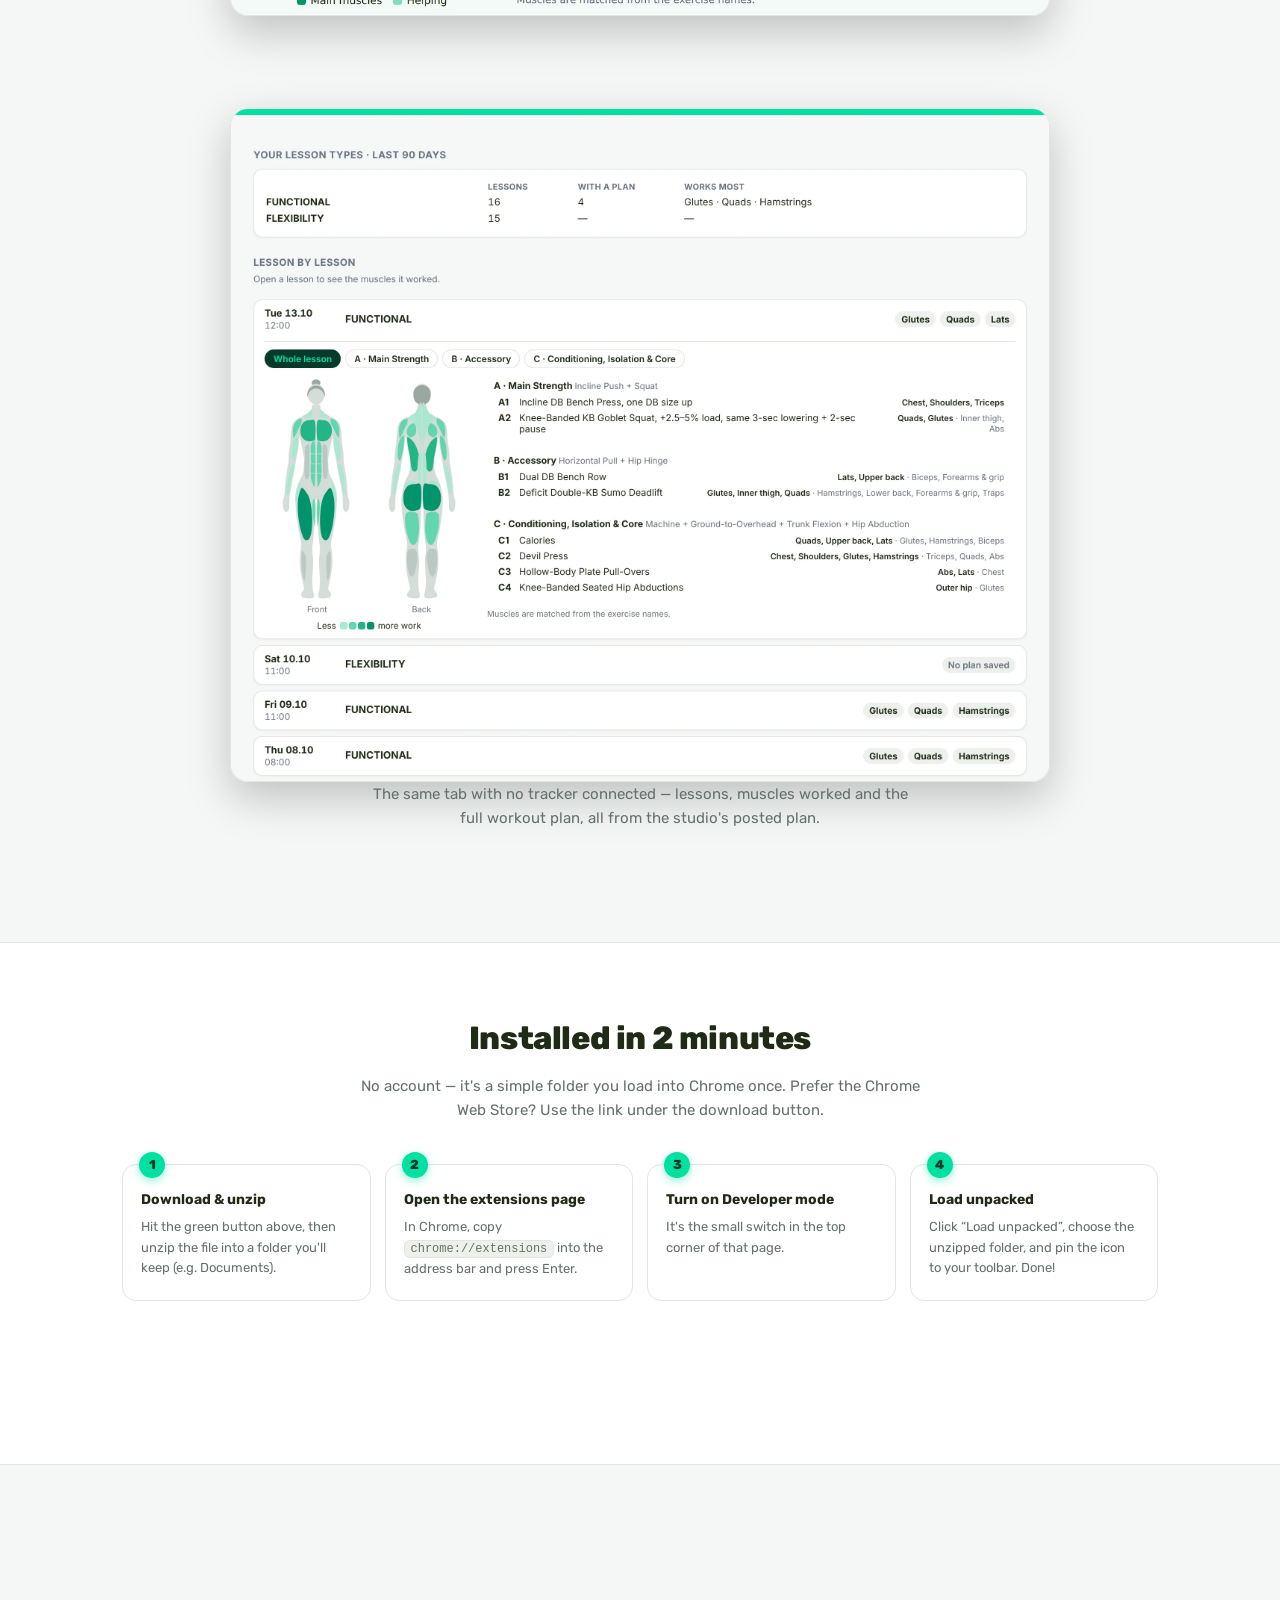
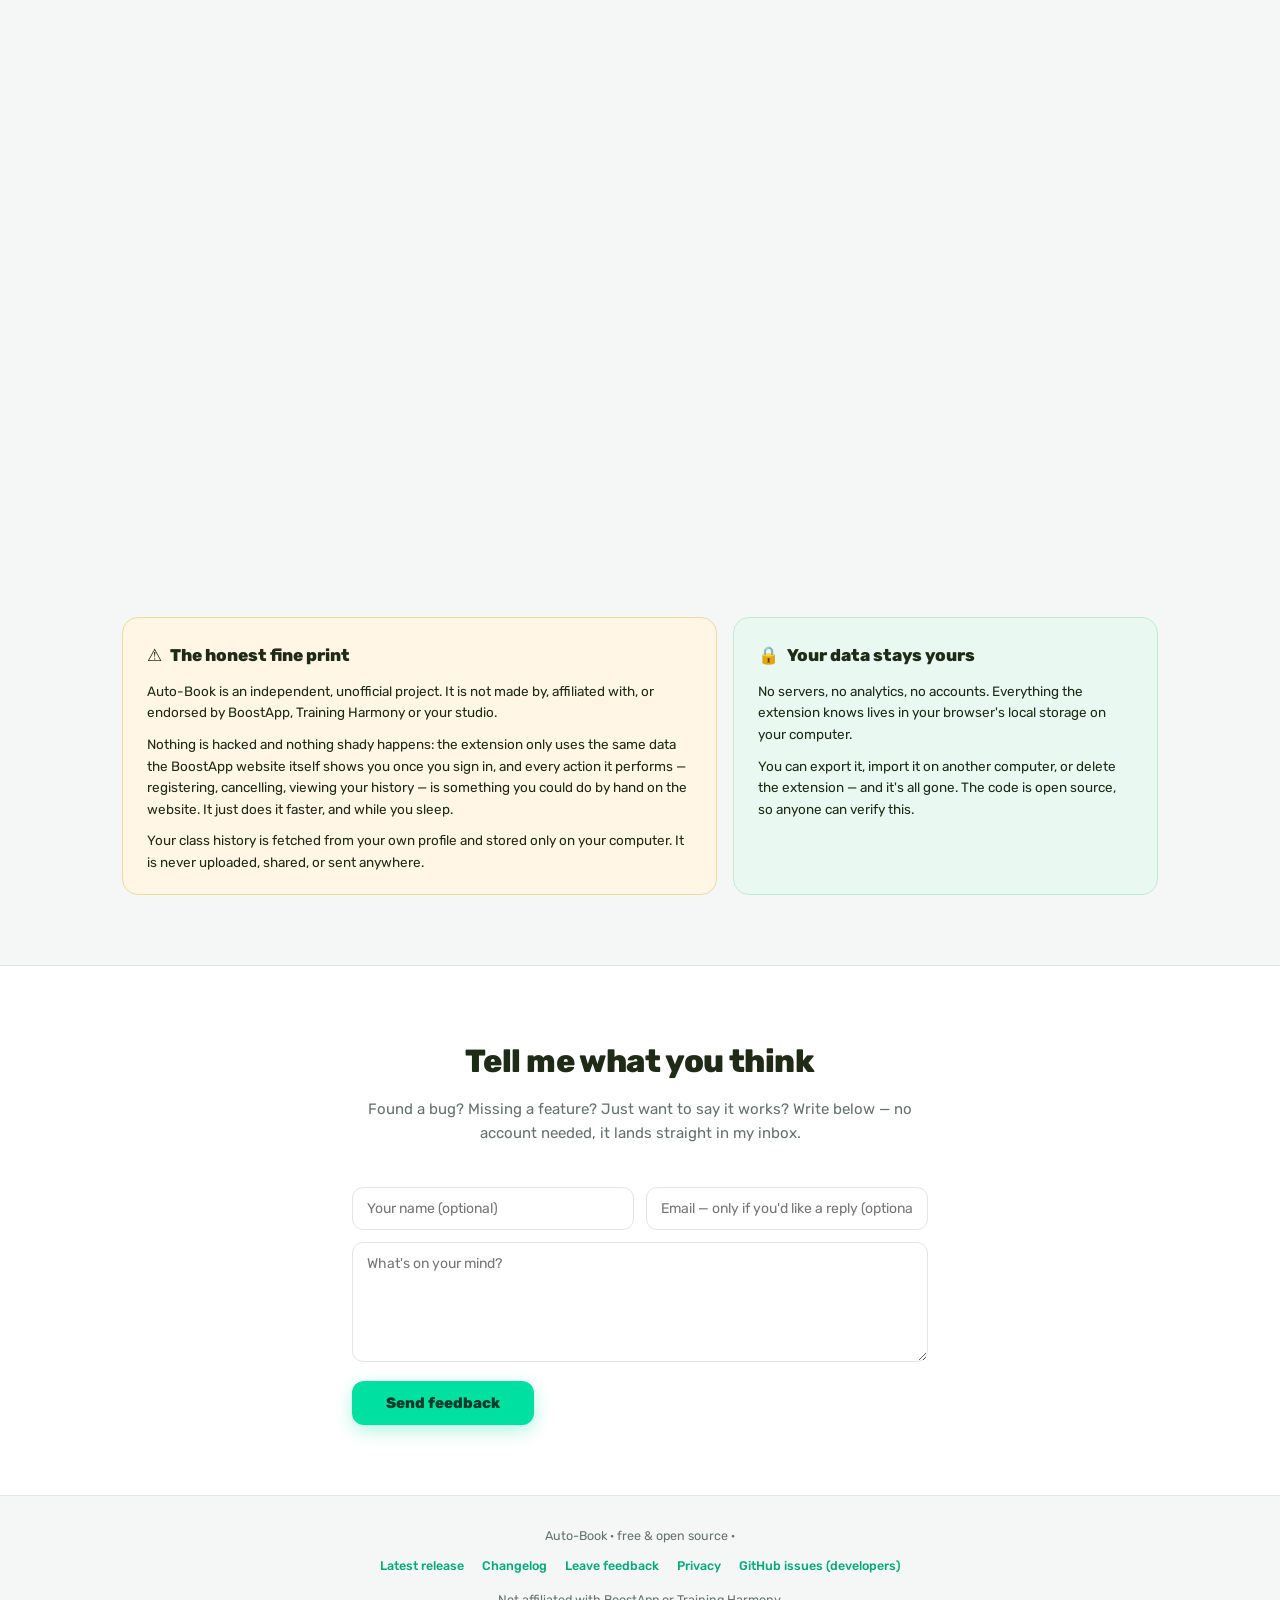
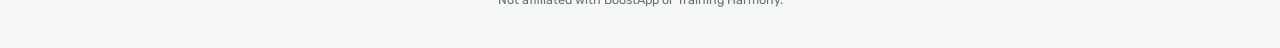
==== commit 6f88f4ea: "Site: Hebrew privacy policy, Chrome Web Store link - docs/privacy-he.html: Hebrew translation of the" ====
--- a/docs/index.html
+++ b/docs/index.html
@@ -258,6 +258,7 @@
           <small id="dlMeta" data-i18n="btn_loading">checking latest version…</small>
         </a>
         <a class="all-rel" href="https://github.com/Philusha1983/boostapp/releases" target="_blank" rel="noopener" data-i18n="all_releases">All versions &amp; release notes</a>
+        <a class="all-rel" id="storeLink" href="https://chromewebstore.google.com/detail/ogpmefjgodclpkjgplgkihfebgoehlph" target="_blank" rel="noopener" data-i18n="store_link">or install from the Chrome Web Store</a>
       </div>
       <div class="badges">
         <span class="badge" data-i18n="badge_free">🆓 Free &amp; open source</span>
@@ -335,7 +336,7 @@
 <section id="install" style="background:var(--card); border-block:1px solid var(--line);">
   <div class="wrap">
     <h2 class="sec-title rv" data-i18n="inst_title">Installed in 2 minutes</h2>
-    <p class="sec-sub rv" data-i18n="inst_sub">No store, no account — it's a simple folder you load into Chrome once.</p>
+    <p class="sec-sub rv" data-i18n="inst_sub">No account — it's a simple folder you load into Chrome once. Prefer the Chrome Web Store? Use the link under the download button.</p>
     <div class="steps">
       <div class="step rv"><h4 data-i18n="s1t">Download &amp; unzip</h4><p data-i18n="s1b">Hit the green button above, then unzip the file into a folder you'll keep (e.g. Documents).</p></div>
       <div class="step rv"><h4 data-i18n="s2t">Open the extensions page</h4><p data-i18n-html="s2b">In Chrome, copy <code>chrome://extensions</code> into the address bar and press Enter.</p></div>
@@ -403,7 +404,7 @@
       <a href="https://github.com/Philusha1983/boostapp/releases/latest" target="_blank" rel="noopener" data-i18n="foot_latest">Latest release</a>
       <a href="https://github.com/Philusha1983/boostapp/blob/main/CHANGELOG.md" target="_blank" rel="noopener" data-i18n="foot_changelog">Changelog</a>
       <a href="#feedback" data-i18n="foot_issue">Leave feedback</a>
-      <a href="privacy.html" data-i18n="foot_privacy">Privacy</a>
+      <a href="privacy.html" id="privLink" data-i18n="foot_privacy">Privacy</a>
       <a href="https://github.com/Philusha1983/boostapp/issues" target="_blank" rel="noopener" data-i18n="foot_ghdev">GitHub issues (developers)</a>
     </div>
     <div data-i18n="foot_unaff">Not affiliated with BoostApp or Training Harmony.</div>
@@ -422,7 +423,7 @@
   h1:"Your classes, booked <em>the second</em> registration opens",
   sub:"Auto-Book is a free Chrome extension that watches your favorite BoostApp group lessons and registers you automatically the instant your studio's registration window opens — no more midnight refreshing.",
   btn_download:"⬇ Download for Chrome", btn_loading:"checking latest version…", btn_meta:"v{v} · {s} · zip",
-  all_releases:"All versions & release notes",
+  all_releases:"All versions & release notes", store_link:"or install from the Chrome Web Store",
   badge_free:"🆓 Free & open source", badge_langs:"🌍 5 languages · RTL", badge_theme:"🌗 Light & dark", badge_local:"🔒 Data stays on your device",
   r_autobook:"Auto-book", r_signedin:"Signed in · synced just now", r_history:"History",
   r_tab_up:"Upcoming", r_tab_slots:"My weekly slots", r_tab_sub:"Subscription", r_tab_set:"Settings",
@@ -445,7 +446,7 @@
   f10t:"No tracker needed", f10b:"The Health tab works without a fitness tracker: every lesson you attended, with the muscles its workout plan worked — per class and lesson by lesson. Connect a tracker later and heart rate, zones and steps appear on top.",
   nt_cap:"The same tab with no tracker connected — lessons, muscles worked and the full workout plan, all from the studio's posted plan.",
   f11t:"Keeps up when the studio changes", f11b:"Classes get renamed, moved to another hour, added and dropped. The extension compares the weekly schedule to the last one it saw and tells you what changed — and if one of your weekly slots points at a class that moved, it offers to follow it.",
-  inst_title:"Installed in 2 minutes", inst_sub:"No store, no account — it's a simple folder you load into Chrome once.",
+  inst_title:"Installed in 2 minutes", inst_sub:"No account — it's a simple folder you load into Chrome once. Prefer the Chrome Web Store? Use the link under the download button.",
   s1t:"Download & unzip", s1b:"Hit the green button above, then unzip the file into a folder you'll keep (e.g. Documents).",
   s2t:"Open the extensions page", s2b:"In Chrome, copy <code>chrome://extensions</code> into the address bar and press Enter.",
   s3t:"Turn on Developer mode", s3b:"It's the small switch in the top corner of that page.",
@@ -493,7 +494,7 @@
   h1:"השיעור שלך מוזמן אוטומטית <em>ברגע</em> שההרשמה נפתחת",
   sub:"Auto-Book הוא תוסף כרום חינמי שעוקב אחרי השיעורים האהובים עליך ב‑BoostApp ורושם אותך אוטומטית ברגע שחלון ההרשמה של המועדון שלך נפתח — בלי לרענן את הדף בחצות.",
   btn_download:"⬇ הורדה לכרום", btn_loading:"בודק גרסה אחרונה…", btn_meta:"גרסה {v} · {s} · zip",
-  all_releases:"כל הגרסאות והעדכונים",
+  all_releases:"כל הגרסאות והעדכונים", store_link:"או התקינו מחנות האינטרנט של Chrome",
   badge_free:"🆓 חינמי וקוד פתוח", badge_langs:"🌍 5 שפות · RTL", badge_theme:"🌗 בהיר וכהה", badge_local:"🔒 הנתונים נשארים אצלך",
   r_autobook:"הזמנה אוטומטית", r_signedin:"מחובר · סונכרן הרגע", r_history:"היסטוריה",
   r_tab_up:"שיעורים קרובים", r_tab_slots:"המשבצות שלי", r_tab_sub:"המנוי", r_tab_set:"הגדרות",
@@ -516,7 +517,7 @@
   f10t:"בלי מד כושר", f10b:"לשונית הבריאות עובדת גם בלי מד כושר: כל שיעור שהייתם בו, עם השרירים שתוכנית האימון הפעילה — לפי סוג אימון ולפי שיעור. מחברים מד כושר בהמשך, ודופק, אזורים וצעדים מתווספים מעל.",
   nt_cap:"אותה לשונית בלי מד כושר מחובר — שיעורים, שרירים שהופעלו ותוכנית האימון המלאה, הכול מהתוכנית שהסטודיו מפרסם.",
   f11t:"מתעדכן כשהסטודיו משנה", f11b:"שיעורים משנים שם, עוברים שעה, נוספים ומתבטלים. התוסף משווה את לוח השיעורים לזה שראה קודם ומראה מה השתנה — ואם אחד מהשיעורים הקבועים שלכם מצביע על שיעור שעבר שעה, הוא מציע לעקוב אחריו.",
-  inst_title:"התקנה בשתי דקות", inst_sub:"בלי חנות, בלי חשבון — תיקייה פשוטה שטוענים לכרום פעם אחת.",
+  inst_title:"התקנה בשתי דקות", inst_sub:"בלי חשבון — תיקייה פשוטה שטוענים לכרום פעם אחת. מעדיפים את חנות האינטרנט של Chrome? הקישור נמצא מתחת לכפתור ההורדה.",
   s1t:"הורדה וחילוץ", s1b:"לחצו על הכפתור הירוק למעלה, ואז חלצו את הקובץ לתיקייה שתישאר אצלכם (למשל מסמכים).",
   s2t:"פתחו את דף התוספים", s2b:"בכרום, העתיקו <code>chrome://extensions</code> לשורת הכתובת ולחצו Enter.",
   s3t:"הפעילו מצב מפתחים", s3b:"זה המתג הקטן בפינת הדף.",
@@ -564,7 +565,7 @@
   h1:"Ваші заняття бронюються <em>тієї ж миті</em>, коли відкривається запис",
   sub:"Auto-Book — безкоштовне розширення Chrome, яке стежить за вашими улюбленими груповими заняттями в BoostApp і реєструє вас автоматично, щойно відкривається вікно реєстрації вашої студії. Більше жодних опівнічних оновлень сторінки.",
   btn_download:"⬇ Завантажити для Chrome", btn_loading:"перевіряємо останню версію…", btn_meta:"v{v} · {s} · zip",
-  all_releases:"Усі версії та нотатки",
+  all_releases:"Усі версії та нотатки", store_link:"або встановіть із Chrome Web Store",
   badge_free:"🆓 Безкоштовно, відкритий код", badge_langs:"🌍 5 мов · RTL", badge_theme:"🌗 Світла і темна", badge_local:"🔒 Дані лишаються у вас",
   r_autobook:"Автозапис", r_signedin:"У системі · синхронізовано щойно", r_history:"Історія",
   r_tab_up:"Найближчі", r_tab_slots:"Мої слоти", r_tab_sub:"Абонемент", r_tab_set:"Налаштування",
@@ -587,7 +588,7 @@
   f10t:"Трекер не потрібен", f10b:"Вкладка «Здоров'я» працює й без фітнес-трекера: усі відвідані заняття з м'язами, які навантажив план тренування — за типом і за кожним заняттям. Підключите трекер пізніше — пульс, зони та кроки додадуться зверху.",
   nt_cap:"Та сама вкладка без трекера — заняття, навантажені м'язи і повний план тренування, усе з плану, який публікує студія.",
   f11t:"Встигає за змінами студії", f11b:"Заняття перейменовують, переносять на іншу годину, додають і скасовують. Розширення порівнює розклад із попереднім і показує, що змінилося — а якщо ваш щотижневий слот указує на заняття, яке перенесли, воно запропонує перенести правило слідом.",
-  inst_title:"Встановлення за 2 хвилини", inst_sub:"Без магазину, без акаунта — це проста тека, яку один раз завантажуєте в Chrome.",
+  inst_title:"Встановлення за 2 хвилини", inst_sub:"Без акаунта — це проста тека, яку один раз завантажуєте в Chrome. Хочете через Chrome Web Store? Посилання під кнопкою завантаження.",
   s1t:"Завантажте й розпакуйте", s1b:"Натисніть зелену кнопку вгорі, потім розпакуйте файл у теку, яку збережете (наприклад, Документи).",
   s2t:"Відкрийте сторінку розширень", s2b:"У Chrome скопіюйте <code>chrome://extensions</code> в адресний рядок і натисніть Enter.",
   s3t:"Увімкніть режим розробника", s3b:"Це маленький перемикач у куті тієї сторінки.",
@@ -635,7 +636,7 @@
   h1:"حصصك تُحجز <em>في اللحظة</em> التي يُفتح فيها التسجيل",
   sub:"Auto-Book إضافة كروم مجانية تراقب حصصك الجماعية المفضلة في BoostApp وتسجّلك تلقائيًا لحظة فتح نافذة التسجيل في الاستوديو الخاص بك — لا مزيد من تحديث الصفحة في منتصف الليل.",
   btn_download:"⬇ تنزيل لكروم", btn_loading:"جارٍ فحص أحدث إصدار…", btn_meta:"الإصدار {v} · {s} · zip",
-  all_releases:"كل الإصدارات وملاحظاتها",
+  all_releases:"كل الإصدارات وملاحظاتها", store_link:"أو ثبّتها من سوق Chrome الإلكتروني",
   badge_free:"🆓 مجاني ومفتوح المصدر", badge_langs:"🌍 5 لغات · RTL", badge_theme:"🌗 فاتح وداكن", badge_local:"🔒 بياناتك تبقى على جهازك",
   r_autobook:"الحجز التلقائي", r_signedin:"مسجّل الدخول · تمت المزامنة للتو", r_history:"السجلّ",
   r_tab_up:"القادمة", r_tab_slots:"مواعيدي", r_tab_sub:"الاشتراك", r_tab_set:"الإعدادات",
@@ -658,7 +659,7 @@
   f10t:"بدون جهاز تتبع", f10b:"تبويب الصحة يعمل بدون جهاز تتبع: كل درس حضرته مع العضلات التي عملت عليها خطة التمرين — حسب نوع الدرس ودرسًا درسًا. اربط جهازًا لاحقًا ليضاف النبض والمناطق والخطوات فوق ذلك.",
   nt_cap:"التبويب نفسه دون جهاز تتبع — الدروس والعضلات التي عملت عليها وخطة التمرين كاملة، كلها من الخطة التي ينشرها النادي.",
   f11t:"يواكب تغييرات النادي", f11b:"الدروس تتغيّر أسماؤها وتنتقل إلى أوقات أخرى وتُضاف وتُلغى. تقارن الإضافة الجدول الأسبوعي بالذي رأته سابقًا وتخبرك بما تغيّر — وإذا كان أحد مواعيدك الأسبوعية يشير إلى درس انتقل، تعرض نقل القاعدة معه.",
-  inst_title:"التثبيت في دقيقتين", inst_sub:"بلا متجر وبلا حساب — مجرد مجلد بسيط تحمّله في كروم مرة واحدة.",
+  inst_title:"التثبيت في دقيقتين", inst_sub:"بلا حساب — مجرد مجلد بسيط تحمّله في كروم مرة واحدة. تفضّل سوق Chrome الإلكتروني؟ الرابط تحت زر التنزيل.",
   s1t:"نزّل وفكّ الضغط", s1b:"اضغط الزر الأخضر أعلاه، ثم فكّ ضغط الملف في مجلد ستحتفظ به (مثل «المستندات»).",
   s2t:"افتح صفحة الإضافات", s2b:"في كروم، انسخ <code>chrome://extensions</code> إلى شريط العناوين واضغط Enter.",
   s3t:"فعّل وضع المطوّر", s3b:"إنه المفتاح الصغير في زاوية تلك الصفحة.",
@@ -706,7 +707,7 @@
   h1:"Ваши занятия бронируются <em>в ту же секунду</em>, когда открывается запись",
   sub:"Auto-Book — бесплатное расширение Chrome, которое следит за вашими любимыми групповыми занятиями в BoostApp и записывает вас автоматически в момент открытия окна регистрации вашей студии. Больше никаких полуночных обновлений страницы.",
   btn_download:"⬇ Скачать для Chrome", btn_loading:"проверяем последнюю версию…", btn_meta:"v{v} · {s} · zip",
-  all_releases:"Все версии и примечания",
+  all_releases:"Все версии и примечания", store_link:"или установите из Chrome Web Store",
   badge_free:"🆓 Бесплатно, открытый код", badge_langs:"🌍 5 языков · RTL", badge_theme:"🌗 Светлая и тёмная", badge_local:"🔒 Данные остаются у вас",
   r_autobook:"Автозапись", r_signedin:"В системе · синхронизировано только что", r_history:"История",
   r_tab_up:"Ближайшие", r_tab_slots:"Мои слоты", r_tab_sub:"Абонемент", r_tab_set:"Настройки",
@@ -729,7 +730,7 @@
   f10t:"Трекер не нужен", f10b:"Вкладка «Здоровье» работает и без фитнес-трекера: все посещённые занятия с мышцами, которые нагрузил план тренировки — по типу и по каждому занятию. Подключите трекер позже — пульс, зоны и шаги добавятся сверху.",
   nt_cap:"Та же вкладка без трекера — занятия, нагруженные мышцы и полный план тренировки, всё из плана, который публикует студия.",
   f11t:"Успевает за изменениями студии", f11b:"Занятия переименовывают, переносят на другой час, добавляют и отменяют. Расширение сравнивает расписание с предыдущим и показывает, что изменилось — а если ваш недельный слот указывает на перенесённое занятие, оно предложит перенести правило следом.",
-  inst_title:"Установка за 2 минуты", inst_sub:"Без магазина и без аккаунта — это простая папка, которую вы один раз загружаете в Chrome.",
+  inst_title:"Установка за 2 минуты", inst_sub:"Без аккаунта — это простая папка, которую вы один раз загружаете в Chrome. Удобнее через Chrome Web Store? Ссылка под кнопкой загрузки.",
   s1t:"Скачайте и распакуйте", s1b:"Нажмите зелёную кнопку выше, затем распакуйте файл в папку, которую сохраните (например, «Документы»).",
   s2t:"Откройте страницу расширений", s2b:"В Chrome скопируйте <code>chrome://extensions</code> в адресную строку и нажмите Enter.",
   s3t:"Включите режим разработчика", s3b:"Это маленький переключатель в углу той страницы.",
@@ -789,6 +790,8 @@
   document.querySelectorAll("[data-i18n-html]").forEach(el => { el.innerHTML = t(el.getAttribute("data-i18n-html")); });
   document.querySelectorAll("[data-i18n-ph]").forEach(el => { el.placeholder = t(el.getAttribute("data-i18n-ph")); });
   document.querySelectorAll("#langs button").forEach(b => b.classList.toggle("on", b.dataset.lang === LANG));
+  const priv = document.getElementById("privLink");
+  if (priv) priv.href = LANG === "he" ? "privacy-he.html" : "privacy.html";
   try { localStorage.setItem("bsab_site_lang", LANG); } catch (e) {}
   if (releaseInfo) renderRelease();   // re-format the version chip in the new language
   else document.getElementById("dlMeta").textContent = t("btn_loading");
